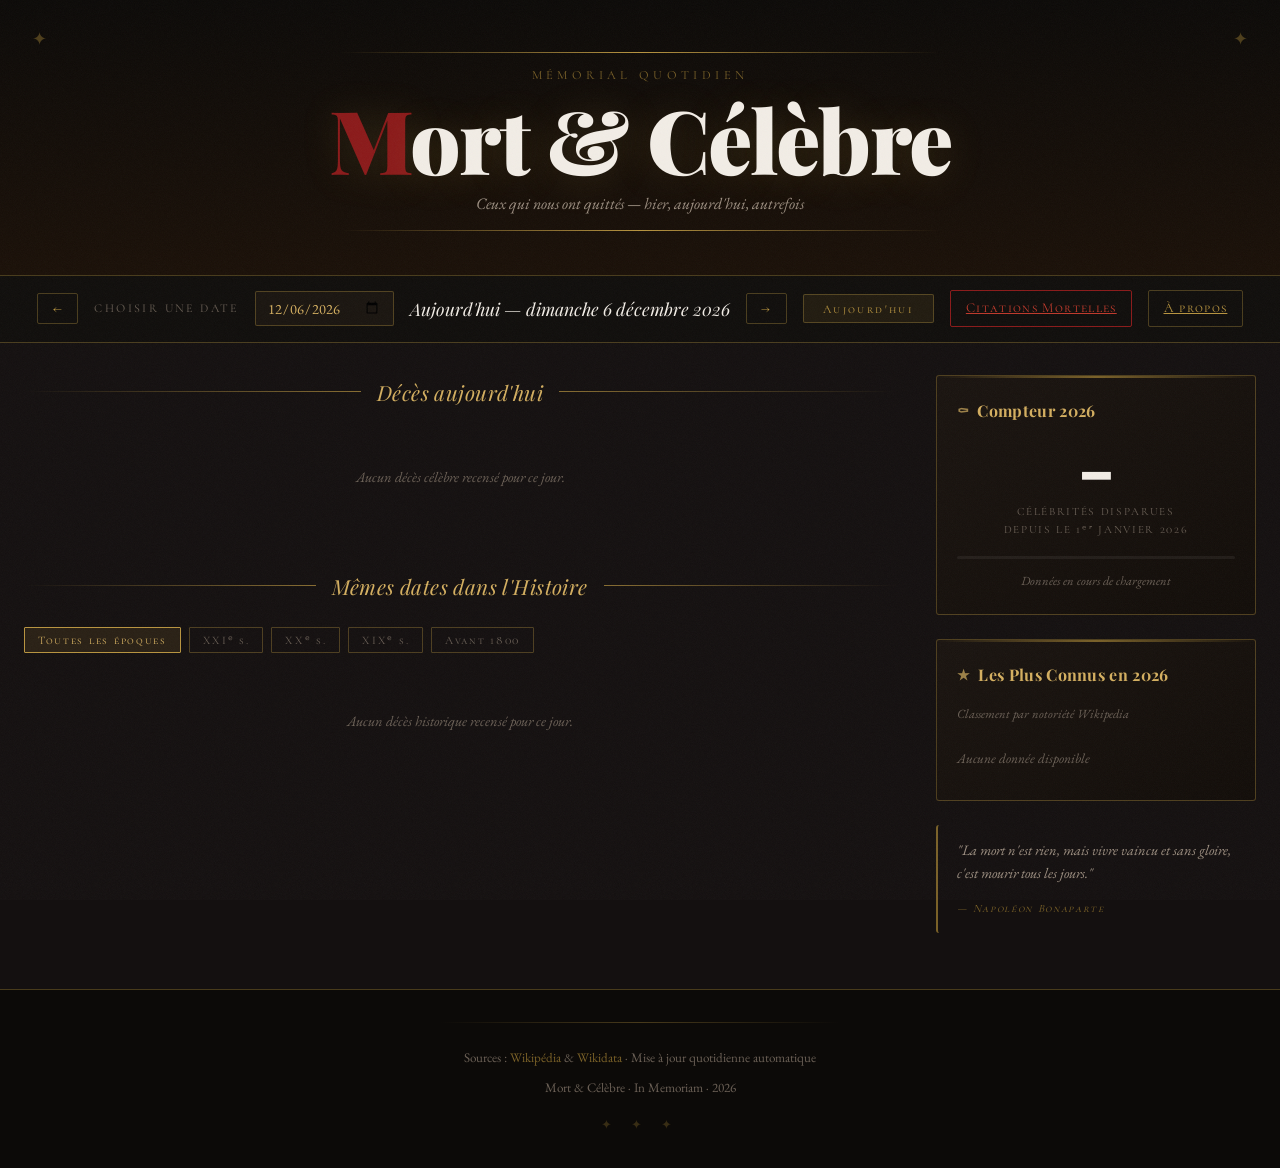
==== index.html @ f049c858 "Add link to 'Citations Mortelles' in navigation" ====
<!DOCTYPE html>
<html lang="fr">
<head>
  <meta charset="UTF-8" />
  <meta name="viewport" content="width=device-width, initial-scale=1.0" />
  <title>Mort &amp; Célèbre</title>
  <link rel="preconnect" href="https://fonts.googleapis.com" />
  <link rel="preconnect" href="https://fonts.gstatic.com" crossorigin />
  <link href="https://fonts.googleapis.com/css2?family=Playfair+Display:ital,wght@0,400;0,700;0,900;1,400;1,700&family=EB+Garamond:ital,wght@0,400;0,500;1,400&family=Cormorant+SC:wght@300;400;600&display=swap" rel="stylesheet" />
  <link rel="stylesheet" href="style.css" />
  <script async src="https://pagead2.googlesyndication.com/pagead/js/adsbygoogle.js?client=ca-pub-5509319064903881"
     crossorigin="anonymous"></script>
</head>
<body>

  <!-- Background texture -->
  <div class="noise-overlay"></div>

  <!-- HEADER -->
  <header class="site-header">
    <div class="header-ornament top-left">✦</div>
    <div class="header-ornament top-right">✦</div>
    <div class="header-rule"></div>
    <div class="header-inner">
      <p class="header-kicker">Mémorial Quotidien</p>
      <h1 class="site-title">Mort &amp; Célèbre</h1>
      <p class="header-sub">Ceux qui nous ont quittés — hier, aujourd'hui, autrefois</p>
    </div>
    <div class="header-rule"></div>
  </header>

  <!-- DATE SELECTOR BAR -->
  <nav class="date-nav">
    <div class="date-nav-inner">
      <button class="nav-btn" id="btn-prev" title="Jour précédent">&#8592;</button>
      <div class="date-display">
        <label for="date-picker" class="date-label">Choisir une date</label>
        <input type="date" id="date-picker" class="date-picker" />
        <span class="date-text" id="date-text"></span>
      </div>
      <button class="nav-btn" id="btn-next" title="Jour suivant">&#8594;</button>
      <button class="nav-btn today-btn" id="btn-today">Aujourd'hui</button>
      <a href="citations.html" class="nav-btn citations-btn">Citations Mortelles</a>
      <a href="a-propos.html" class="nav-btn about-btn">À propos</a>
    </div>
  </nav>

  <!-- MAIN LAYOUT -->
  <main class="main-layout">

    <!-- LEFT / CENTER COLUMN -->
    <section class="deaths-column">

      <!-- TODAY SECTION -->
      <div class="section-block" id="section-today">
        <div class="section-header">
          <div class="section-rule"></div>
          <h2 class="section-title" id="today-title">Décès aujourd'hui</h2>
          <div class="section-rule"></div>
        </div>
        <div class="loading-state" id="loading-today">
          <div class="coffin-spinner"></div>
          <p>Consultation des registres…</p>
        </div>
        <div class="cards-grid" id="cards-today"></div>
        <p class="empty-state hidden" id="empty-today">Aucun décès célèbre recensé pour ce jour.</p>
         <script>(adsbygoogle = window.adsbygoogle || []).push({});</script>
      </div>

     
      <!-- HISTORICAL SECTION -->
      <div class="section-block" id="section-history">
        <div class="section-header">
          <div class="section-rule"></div>
          <h2 class="section-title">Mêmes dates dans l'Histoire</h2>
          <div class="section-rule"></div>
        </div>
        <div class="year-filter" id="year-filter">
          <button class="year-btn active" data-century="all">Toutes les époques</button>
          <button class="year-btn" data-century="21">XXIᵉ s.</button>
          <button class="year-btn" data-century="20">XXᵉ s.</button>
          <button class="year-btn" data-century="19">XIXᵉ s.</button>
          <button class="year-btn" data-century="old">Avant 1800</button>
        </div>
        <div class="loading-state hidden" id="loading-history">
          <div class="coffin-spinner"></div>
          <p>Fouille des archives…</p>
        </div>
        <div class="timeline-list" id="timeline-history"></div>
        <p class="empty-state hidden" id="empty-history">Aucun décès historique recensé pour ce jour.</p>
      </div>

    </section>

  
    
    <aside class="sidebar">

      <!-- COUNTER 2026 -->
      <div class="sidebar-block counter-block">
        <h3 class="sidebar-title"><span class="sidebar-icon">⚰</span> Compteur 2026</h3>
        <div class="counter-display">
          <div class="counter-number" id="counter-2026">–</div>
          <p class="counter-label">célébrités disparues<br>depuis le 1ᵉʳ janvier 2026</p>
        </div>
        <div class="counter-bar-wrap">
          <div class="counter-bar" id="counter-bar"></div>
        </div>
        <p class="counter-note" id="counter-note">…</p>
      </div>

      <!-- RANKING -->
      <div class="sidebar-block ranking-block">
        <h3 class="sidebar-title"><span class="sidebar-icon">★</span> Les Plus Connus en 2026</h3>
        <p class="ranking-sub">Classement par notoriété Wikipedia</p>
        <ol class="ranking-list" id="ranking-list">
          <li class="ranking-loading">Chargement du panthéon…</li>
        </ol>
      </div>

      <!-- QUOTE -->
      <div class="sidebar-block quote-block">
        <blockquote class="memento-quote">
          <p>"La mort est le seul démocrate parfait. Elle traite chacun avec une égalité absolue."</p>
          <cite>— George Bernard Shaw</cite>
        </blockquote>
      </div>

    </aside>
  </main>

  <!-- FOOTER -->
  <footer class="site-footer">
    <div class="footer-rule"></div>
    <p>Sources : <a href="https://fr.wikipedia.org" target="_blank">Wikipédia</a> &amp; <a href="https://www.wikidata.org" target="_blank">Wikidata</a> · Mise à jour quotidienne automatique</p>
    <p class="footer-copy">Mort &amp; Célèbre · In Memoriam · <span id="footer-year"></span></p>
    <div class="footer-ornament">✦ ✦ ✦</div>
  </footer>

  <script src="app.js"></script>
</body>
</html>
---- style.css ----
/* ============================================================
   MORT & CÉLÈBRE — Stylesheet
   Aesthetic: Luxury Necrology / Belle Époque Obituary
   ============================================================ */

:root {
  --cream: #f2ede6;
  --parchment: #e8dfc8;
  --ink: #1a1410;
  --dark-brown: #2c1f0f;
  --gold: #b8943f;
  --gold-light: #d4af60;
  --gold-dim: #7a6128;
  --red-death: #8b1a1a;
  --red-light: #c0392b;
  --gray: #6b6056;
  --gray-light: #9e9082;
  --border: rgba(184, 148, 63, 0.35);
  --border-strong: rgba(184, 148, 63, 0.7);
  --shadow: rgba(26, 20, 16, 0.25);
  --font-display: 'Playfair Display', Georgia, serif;
  --font-body: 'EB Garamond', Georgia, serif;
  --font-sc: 'Cormorant SC', Georgia, serif;
  --transition: 0.3s ease;
}

*, *::before, *::after { box-sizing: border-box; margin: 0; padding: 0; }

html { scroll-behavior: smooth; }

body {
  background-color: #141010;
  color: var(--cream);
  font-family: var(--font-body);
  font-size: 17px;
  line-height: 1.65;
  min-height: 100vh;
  position: relative;
  overflow-x: hidden;
}

/* Noise texture overlay */
.noise-overlay {
  position: fixed; inset: 0; pointer-events: none; z-index: 9999;
  opacity: 0.04;
  background-image: url("data:image/svg+xml,%3Csvg viewBox='0 0 256 256' xmlns='http://www.w3.org/2000/svg'%3E%3Cfilter id='noise'%3E%3CfeTurbulence type='fractalNoise' baseFrequency='0.9' numOctaves='4' stitchTiles='stitch'/%3E%3C/filter%3E%3Crect width='100%25' height='100%25' filter='url(%23noise)' opacity='1'/%3E%3C/svg%3E");
  background-size: 180px;
}

/* ── HEADER ─────────────────────────────────────────── */
.site-header {
  text-align: center;
  padding: 2.5rem 2rem 2rem;
  background: linear-gradient(180deg, #0c0a08 0%, #1a1008 100%);
  position: relative;
  border-bottom: 1px solid var(--border);
}

.header-ornament {
  position: absolute; top: 1.5rem;
  color: var(--gold-dim); font-size: 1.1rem;
  opacity: 0.6;
}
.header-ornament.top-left { left: 2rem; }
.header-ornament.top-right { right: 2rem; }

.header-rule {
  height: 1px;
  background: linear-gradient(90deg, transparent, var(--gold), transparent);
  margin: 0.75rem auto;
  max-width: 600px;
}

.header-kicker {
  font-family: var(--font-sc);
  font-size: 0.78rem;
  letter-spacing: 0.35em;
  color: var(--gold-dim);
  text-transform: uppercase;
  margin-bottom: 0.6rem;
}

.site-title {
  font-family: var(--font-display);
  font-size: clamp(2.8rem, 7vw, 5.5rem);
  font-weight: 900;
  line-height: 1;
  letter-spacing: -0.02em;
  color: var(--cream);
  text-shadow: 0 2px 40px rgba(184,148,63,0.2);
}
.site-title::first-letter { color: var(--red-death); }

.header-sub {
  font-family: var(--font-body);
  font-style: italic;
  color: var(--gray-light);
  font-size: 1rem;
  margin-top: 0.5rem;
}

/* ── DATE NAV ────────────────────────────────────────── */
.date-nav {
  background: #100e0c;
  border-bottom: 1px solid var(--border);
  padding: 0.9rem 2rem;
  position: sticky; top: 0; z-index: 100;
  backdrop-filter: blur(8px);
}

.date-nav-inner {
  max-width: 1300px;
  margin: 0 auto;
  display: flex;
  align-items: center;
  gap: 1rem;
  justify-content: center;
  flex-wrap: wrap;
}

.nav-btn {
  background: transparent;
  border: 1px solid var(--border);
  color: var(--gold);
  font-family: var(--font-sc);
  font-size: 0.85rem;
  letter-spacing: 0.1em;
  padding: 0.4rem 0.9rem;
  cursor: pointer;
  transition: var(--transition);
  border-radius: 2px;
}
.nav-btn:hover { background: var(--gold); color: var(--ink); border-color: var(--gold); }

.today-btn {
  font-size: 0.75rem;
  letter-spacing: 0.2em;
  padding: 0.4rem 1.2rem;
  background: rgba(184,148,63,0.1);
}

.date-display {
  display: flex; align-items: center; gap: 1rem; flex-wrap: wrap; justify-content: center;
}

.date-label {
  font-family: var(--font-sc);
  font-size: 0.75rem;
  letter-spacing: 0.2em;
  color: var(--gray);
  text-transform: uppercase;
}

.date-picker {
  background: #1a1510;
  border: 1px solid var(--border);
  color: var(--gold-light);
  font-family: var(--font-body);
  font-size: 0.9rem;
  padding: 0.35rem 0.7rem;
  border-radius: 2px;
  outline: none;
  cursor: pointer;
}
.date-picker:focus { border-color: var(--gold); }

.date-text {
  font-family: var(--font-display);
  font-size: 1.1rem;
  font-style: italic;
  color: var(--cream);
  min-width: 220px;
  text-align: center;
}

/* ── MAIN LAYOUT ─────────────────────────────────────── */
.main-layout {
  max-width: 1300px;
  margin: 0 auto;
  padding: 2rem 1.5rem;
  display: grid;
  grid-template-columns: 1fr 320px;
  gap: 2.5rem;
  align-items: start;
}

@media (max-width: 960px) {
  .main-layout { grid-template-columns: 1fr; }
  .sidebar { display: contents; }
  .counter-block, .ranking-block { order: -1; }
}

/* ── SECTION BLOCKS ──────────────────────────────────── */
.section-block {
  margin-bottom: 3rem;
}

.section-header {
  display: flex; align-items: center; gap: 1rem;
  margin-bottom: 1.5rem;
}

.section-rule {
  flex: 1; height: 1px;
  background: linear-gradient(90deg, transparent, var(--border-strong));
}
.section-rule:last-child {
  background: linear-gradient(90deg, var(--border-strong), transparent);
}

.section-title {
  font-family: var(--font-display);
  font-size: 1.3rem;
  font-weight: 400;
  font-style: italic;
  color: var(--gold-light);
  white-space: nowrap;
  letter-spacing: 0.02em;
}

/* ── LOADING ─────────────────────────────────────────── */
.loading-state {
  text-align: center;
  padding: 3rem 1rem;
  color: var(--gray);
  font-style: italic;
}

.coffin-spinner {
  width: 28px; height: 28px;
  border: 2px solid var(--border);
  border-top-color: var(--gold);
  border-radius: 50%;
  margin: 0 auto 1rem;
  animation: spin 1.2s linear infinite;
}
@keyframes spin { to { transform: rotate(360deg); } }

.hidden { display: none !important; }

/* ── CARDS GRID (today's deaths) ─────────────────────── */
.cards-grid {
  display: grid;
  grid-template-columns: repeat(auto-fill, minmax(240px, 1fr));
  gap: 1.25rem;
}

.death-card {
  background: linear-gradient(145deg, #1e1810, #150f0a);
  border: 1px solid var(--border);
  border-radius: 3px;
  overflow: hidden;
  transition: var(--transition);
  cursor: pointer;
  position: relative;
  animation: fadeUp 0.5s ease both;
}
.death-card:hover {
  border-color: var(--gold);
  transform: translateY(-2px);
  box-shadow: 0 8px 32px rgba(0,0,0,0.5), 0 0 0 1px var(--gold-dim);
}

@keyframes fadeUp {
  from { opacity: 0; transform: translateY(12px); }
  to   { opacity: 1; transform: translateY(0); }
}

.card-img-wrap {
  height: 160px;
  background: #0c0a08;
  overflow: hidden;
  display: flex; align-items: center; justify-content: center;
  position: relative;
}
.card-img-wrap::after {
  content: '';
  position: absolute; inset: 0;
  background: linear-gradient(to bottom, transparent 50%, rgba(14,10,6,0.9));
}
.card-img {
  width: 100%; height: 100%;
  object-fit: cover; object-position: top;
  filter: grayscale(30%) contrast(1.05);
  transition: transform 0.6s ease;
}
.death-card:hover .card-img { transform: scale(1.05); }
.card-img-placeholder {
  font-size: 3.5rem;
  opacity: 0.18;
  color: var(--gold);
  font-family: var(--font-display);
}

.card-body { padding: 1rem; }

.card-name {
  font-family: var(--font-display);
  font-size: 1.1rem;
  font-weight: 700;
  color: var(--cream);
  margin-bottom: 0.2rem;
  line-height: 1.2;
}

.card-dates {
  font-family: var(--font-sc);
  font-size: 0.72rem;
  letter-spacing: 0.15em;
  color: var(--gold-dim);
  margin-bottom: 0.5rem;
}

.card-desc {
  font-size: 0.85rem;
  color: var(--gray-light);
  font-style: italic;
  line-height: 1.4;
  display: -webkit-box;
  -webkit-line-clamp: 3;
  -webkit-box-orient: vertical;
  overflow: hidden;
}

.card-tag {
  display: inline-block;
  margin-top: 0.6rem;
  font-family: var(--font-sc);
  font-size: 0.65rem;
  letter-spacing: 0.18em;
  color: var(--gold-dim);
  border: 1px solid var(--gold-dim);
  padding: 0.1rem 0.5rem;
  border-radius: 1px;
  opacity: 0.7;
}

/* ── YEAR FILTER ─────────────────────────────────────── */
.year-filter {
  display: flex; flex-wrap: wrap; gap: 0.5rem;
  margin-bottom: 1.5rem;
}

.year-btn {
  background: transparent;
  border: 1px solid var(--border);
  color: var(--gray);
  font-family: var(--font-sc);
  font-size: 0.72rem;
  letter-spacing: 0.15em;
  padding: 0.3rem 0.8rem;
  cursor: pointer;
  transition: var(--transition);
  border-radius: 1px;
}
.year-btn:hover { color: var(--gold); border-color: var(--gold-dim); }
.year-btn.active { background: rgba(184,148,63,0.12); color: var(--gold-light); border-color: var(--gold); }

/* ── TIMELINE LIST (historical) ──────────────────────── */
.timeline-list { position: relative; padding-left: 2rem; }
.timeline-list::before {
  content: '';
  position: absolute;
  left: 7px; top: 0; bottom: 0;
  width: 1px;
  background: linear-gradient(to bottom, var(--border), transparent);
}

.timeline-entry {
  position: relative;
  padding: 0 0 1.5rem 1.2rem;
  animation: fadeUp 0.4s ease both;
}
.timeline-entry::before {
  content: '';
  position: absolute;
  left: -1.63rem; top: 0.45rem;
  width: 7px; height: 7px;
  background: var(--gold-dim);
  border-radius: 50%;
  border: 2px solid #141010;
  transition: var(--transition);
}
.timeline-entry:hover::before { background: var(--gold); }

.timeline-year {
  font-family: var(--font-sc);
  font-size: 0.75rem;
  letter-spacing: 0.2em;
  color: var(--gold-dim);
  margin-bottom: 0.2rem;
}

.timeline-name {
  font-family: var(--font-display);
  font-size: 1.05rem;
  font-weight: 700;
  color: var(--cream);
  cursor: pointer;
  transition: var(--transition);
}
.timeline-name:hover { color: var(--gold-light); }

.timeline-info {
  font-size: 0.85rem;
  color: var(--gray);
  font-style: italic;
  margin-top: 0.1rem;
}

.timeline-age {
  font-family: var(--font-sc);
  font-size: 0.7rem;
  color: var(--red-death);
  letter-spacing: 0.12em;
  opacity: 0.8;
}

/* ── SIDEBAR ─────────────────────────────────────────── */
.sidebar { position: sticky; top: 72px; }

.sidebar-block {
  background: linear-gradient(145deg, #1a1410, #120d09);
  border: 1px solid var(--border);
  border-radius: 3px;
  padding: 1.4rem 1.25rem;
  margin-bottom: 1.5rem;
  position: relative;
}
.sidebar-block::before {
  content: '';
  position: absolute; top: 0; left: 0; right: 0;
  height: 2px;
  background: linear-gradient(90deg, transparent, var(--gold-dim), transparent);
}

.sidebar-title {
  font-family: var(--font-display);
  font-size: 1rem;
  font-weight: 700;
  color: var(--gold-light);
  letter-spacing: 0.02em;
  margin-bottom: 1rem;
  display: flex; align-items: center; gap: 0.5rem;
}

.sidebar-icon { font-size: 0.9rem; opacity: 0.7; }

/* Counter */
.counter-display { text-align: center; margin-bottom: 1rem; }

.counter-number {
  font-family: var(--font-display);
  font-size: 3.5rem;
  font-weight: 900;
  color: var(--cream);
  line-height: 1;
  letter-spacing: -0.03em;
}

.counter-label {
  font-family: var(--font-sc);
  font-size: 0.7rem;
  letter-spacing: 0.15em;
  color: var(--gray);
  text-transform: uppercase;
  margin-top: 0.4rem;
}

.counter-bar-wrap {
  height: 3px;
  background: rgba(255,255,255,0.06);
  border-radius: 2px;
  overflow: hidden;
  margin: 0.75rem 0;
}
.counter-bar {
  height: 100%;
  background: linear-gradient(90deg, var(--gold-dim), var(--gold));
  border-radius: 2px;
  transition: width 1.2s ease;
  width: 0%;
}

.counter-note {
  font-size: 0.78rem;
  color: var(--gray);
  font-style: italic;
  text-align: center;
}

/* Ranking */
.ranking-sub {
  font-size: 0.78rem;
  color: var(--gray);
  font-style: italic;
  margin-bottom: 0.9rem;
}

.ranking-list {
  list-style: none;
  counter-reset: rank;
}

.ranking-item {
  counter-increment: rank;
  display: flex; align-items: flex-start; gap: 0.6rem;
  padding: 0.65rem 0;
  border-bottom: 1px solid rgba(184,148,63,0.1);
  animation: fadeUp 0.4s ease both;
  cursor: pointer;
  transition: var(--transition);
}
.ranking-item:last-child { border-bottom: none; }
.ranking-item:hover { background: rgba(184,148,63,0.04); margin: 0 -1.25rem; padding: 0.65rem 1.25rem; }

.ranking-item::before {
  content: counter(rank);
  font-family: var(--font-display);
  font-size: 0.78rem;
  font-weight: 700;
  color: var(--gold-dim);
  min-width: 1.4rem;
  text-align: right;
  padding-top: 0.05rem;
  opacity: 0.6;
}
.ranking-item:nth-child(1)::before { color: var(--gold-light); opacity: 1; font-size: 0.9rem; }
.ranking-item:nth-child(2)::before { opacity: 0.9; }
.ranking-item:nth-child(3)::before { opacity: 0.8; }

.rank-avatar {
  width: 36px; height: 36px;
  border-radius: 50%;
  background: #0c0a08;
  overflow: hidden;
  flex-shrink: 0;
  border: 1px solid var(--border);
}
.rank-avatar img { width: 100%; height: 100%; object-fit: cover; filter: grayscale(40%); }
.rank-avatar-placeholder {
  width: 100%; height: 100%;
  display: flex; align-items: center; justify-content: center;
  font-size: 1rem;
  color: var(--gold-dim);
  opacity: 0.5;
}

.rank-info { flex: 1; min-width: 0; }
.rank-name {
  font-family: var(--font-display);
  font-size: 0.9rem;
  font-weight: 700;
  color: var(--cream);
  line-height: 1.2;
  white-space: nowrap;
  overflow: hidden;
  text-overflow: ellipsis;
}
.rank-detail {
  font-size: 0.75rem;
  color: var(--gray);
  font-style: italic;
}

.ranking-loading {
  color: var(--gray);
  font-style: italic;
  font-size: 0.85rem;
  padding: 0.5rem 0;
}

/* Quote block */
.quote-block { background: transparent; border: none; border-left: 2px solid var(--gold-dim); padding: 0.8rem 1.2rem; }
.quote-block::before { display: none; }
.memento-quote p {
  font-family: var(--font-body);
  font-style: italic;
  font-size: 0.9rem;
  color: var(--gray-light);
  line-height: 1.6;
  margin-bottom: 0.5rem;
}
.memento-quote cite {
  font-family: var(--font-sc);
  font-size: 0.7rem;
  letter-spacing: 0.15em;
  color: var(--gold-dim);
}

/* Empty state */
.empty-state {
  text-align: center;
  padding: 2rem 1rem;
  color: var(--gray);
  font-style: italic;
  font-size: 0.9rem;
}

/* ── FOOTER ──────────────────────────────────────────── */
.site-footer {
  text-align: center;
  padding: 2rem;
  border-top: 1px solid var(--border);
  background: #0c0a08;
  color: var(--gray);
  font-size: 0.82rem;
}
.site-footer a { color: var(--gold-dim); text-decoration: none; }
.site-footer a:hover { color: var(--gold); }
.footer-rule { height: 1px; background: linear-gradient(90deg, transparent, var(--border), transparent); margin: 0 auto 1.5rem; max-width: 400px; }
.footer-copy { margin-top: 0.5rem; }
.footer-ornament { margin-top: 1rem; color: var(--gold-dim); letter-spacing: 0.5rem; opacity: 0.4; }

/* ── MODAL ───────────────────────────────────────────── */
.modal-backdrop {
  position: fixed; inset: 0; z-index: 1000;
  background: rgba(10,7,5,0.88);
  backdrop-filter: blur(4px);
  display: flex; align-items: center; justify-content: center;
  padding: 2rem;
  animation: fadeIn 0.2s ease;
}
@keyframes fadeIn { from { opacity: 0; } }

.modal {
  background: linear-gradient(145deg, #1e1810, #150f0a);
  border: 1px solid var(--border);
  border-radius: 4px;
  max-width: 600px;
  width: 100%;
  max-height: 80vh;
  overflow-y: auto;
  position: relative;
  animation: slideUp 0.3s ease;
  box-shadow: 0 20px 80px rgba(0,0,0,0.8);
}
@keyframes slideUp { from { transform: translateY(20px); opacity: 0; } }

.modal-close {
  position: absolute; top: 1rem; right: 1rem;
  background: transparent;
  border: 1px solid var(--border);
  color: var(--gray);
  width: 32px; height: 32px;
  border-radius: 2px;
  cursor: pointer;
  font-size: 1rem;
  transition: var(--transition);
  display: flex; align-items: center; justify-content: center;
}
.modal-close:hover { border-color: var(--gold); color: var(--gold); }

.modal-img-wrap {
  height: 220px; overflow: hidden; position: relative;
  background: #0c0a08;
}
.modal-img-wrap::after {
  content: '';
  position: absolute; inset: 0;
  background: linear-gradient(to bottom, transparent 40%, #1e1810);
}
.modal-img { width: 100%; height: 100%; object-fit: cover; object-position: top; filter: grayscale(20%); }

.modal-body { padding: 1.5rem 1.75rem 2rem; }

.modal-name {
  font-family: var(--font-display);
  font-size: 1.8rem;
  font-weight: 900;
  color: var(--cream);
  margin-bottom: 0.3rem;
}

.modal-dates {
  font-family: var(--font-sc);
  font-size: 0.8rem;
  letter-spacing: 0.2em;
  color: var(--gold-dim);
  margin-bottom: 1rem;
}

.modal-desc {
  font-size: 0.95rem;
  color: var(--gray-light);
  line-height: 1.7;
  font-style: italic;
}

.modal-link {
  display: inline-block;
  margin-top: 1.2rem;
  font-family: var(--font-sc);
  font-size: 0.75rem;
  letter-spacing: 0.2em;
  color: var(--gold);
  text-decoration: none;
  border-bottom: 1px solid var(--gold-dim);
  padding-bottom: 0.1rem;
  transition: var(--transition);
}
.modal-link:hover { color: var(--gold-light); border-color: var(--gold); }

/* ── RESPONSIVE ──────────────────────────────────────── */
@media (max-width: 640px) {
  .cards-grid { grid-template-columns: 1fr; }
  .site-title { font-size: 2.6rem; }
  .date-text { min-width: auto; }
}

/* Scrollbar */
::-webkit-scrollbar { width: 6px; }
::-webkit-scrollbar-track { background: #0c0a08; }
::-webkit-scrollbar-thumb { background: var(--gold-dim); border-radius: 3px; }
::-webkit-scrollbar-thumb:hover { background: var(--gold); }







/* ── BOUTON CITATIONS ────────────────────────────────── */
.citations-btn {
  border-color: var(--red-death);
  color: #c0392b;
}
.citations-btn:hover {
  background: var(--red-death);
  color: var(--cream);
  border-color: var(--red-death);
}

/* ── PAGE CITATIONS — HERO ───────────────────────────── */
.citations-main {
  max-width: 1100px;
  margin: 0 auto;
  padding: 2.5rem 1.5rem 4rem;
}

.citation-hero {
  text-align: center;
  padding: 3rem 2rem 2.5rem;
  margin-bottom: 2.5rem;
  background: linear-gradient(145deg, #1e1810, #150f0a);
  border: 1px solid var(--border);
  border-radius: 4px;
  position: relative;
  overflow: hidden;
}
.citation-hero::before {
  content: '❝';
  position: absolute;
  top: -0.5rem;
  left: 1.5rem;
  font-size: 8rem;
  color: var(--red-death);
  opacity: 0.06;
  font-family: var(--font-display);
  line-height: 1;
  pointer-events: none;
}

.citation-hero-label {
  font-family: var(--font-sc);
  font-size: 0.72rem;
  letter-spacing: 0.35em;
  color: var(--gold-dim);
  text-transform: uppercase;
  margin-bottom: 1.5rem;
}

.citation-hero-quote {
  max-width: 740px;
  margin: 0 auto 1.5rem;
}

#hero-text {
  font-family: var(--font-display);
  font-size: clamp(1.2rem, 2.5vw, 1.6rem);
  font-style: italic;
  color: var(--cream);
  line-height: 1.6;
  margin-bottom: 1rem;
  transition: opacity 0.25s ease;
}

#hero-author {
  display: block;
  font-family: var(--font-sc);
  font-size: 0.85rem;
  letter-spacing: 0.2em;
  color: var(--gold-light);
  transition: opacity 0.25s ease;
}

.citation-shuffle-btn {
  background: transparent;
  border: 1px solid var(--border);
  color: var(--gray);
  font-family: var(--font-sc);
  font-size: 0.72rem;
  letter-spacing: 0.2em;
  padding: 0.45rem 1.2rem;
  cursor: pointer;
  transition: var(--transition);
  border-radius: 2px;
  margin-top: 0.5rem;
}
.citation-shuffle-btn:hover {
  border-color: var(--gold);
  color: var(--gold);
}

/* ── RECHERCHE ───────────────────────────────────────── */
.citations-search-wrap {
  margin-bottom: 1.2rem;
}
.citations-search-inner {
  position: relative;
  max-width: 560px;
  margin: 0 auto;
}
.citations-search {
  width: 100%;
  background: #1a1510;
  border: 1px solid var(--border);
  color: var(--cream);
  font-family: var(--font-body);
  font-size: 1rem;
  padding: 0.65rem 3.5rem 0.65rem 1rem;
  border-radius: 2px;
  outline: none;
  transition: var(--transition);
}
.citations-search:focus {
  border-color: var(--gold);
  background: #201a12;
}
.citations-search::placeholder { color: var(--gray); font-style: italic; }
.search-icon {
  position: absolute;
  right: 1rem; top: 50%;
  transform: translateY(-50%);
  font-size: 0.9rem;
  opacity: 0.4;
  pointer-events: none;
}
.search-count {
  position: absolute;
  right: 2.8rem; top: 50%;
  transform: translateY(-50%);
  font-family: var(--font-sc);
  font-size: 0.65rem;
  letter-spacing: 0.15em;
  color: var(--gold-dim);
  pointer-events: none;
}

/* ── FILTRES THÈMES ──────────────────────────────────── */
.citations-filters {
  display: flex;
  flex-wrap: wrap;
  gap: 0.5rem;
  justify-content: center;
  margin-bottom: 2rem;
}

/* ── GRILLE CITATIONS ────────────────────────────────── */
.citations-grid {
  display: grid;
  grid-template-columns: repeat(auto-fill, minmax(300px, 1fr));
  gap: 1.25rem;
}

.citation-card {
  background: linear-gradient(145deg, #1e1810, #150f0a);
  border: 1px solid var(--border);
  border-radius: 3px;
  padding: 1.5rem 1.4rem 1.1rem;
  cursor: pointer;
  transition: var(--transition);
  animation: fadeUp 0.4s ease both;
  display: flex;
  flex-direction: column;
  justify-content: space-between;
  gap: 1rem;
  position: relative;
}
.citation-card::before {
  content: '❝';
  position: absolute;
  top: 0.4rem;
  right: 0.8rem;
  font-size: 2.5rem;
  color: var(--red-death);
  opacity: 0.07;
  font-family: var(--font-display);
  line-height: 1;
  pointer-events: none;
}
.citation-card:hover {
  border-color: var(--gold-dim);
  transform: translateY(-2px);
  box-shadow: 0 8px 28px rgba(0,0,0,0.45);
}

.citation-card-quote {
  font-family: var(--font-body);
  font-style: italic;
  font-size: 0.95rem;
  color: var(--cream);
  line-height: 1.7;
  flex: 1;
}

.citation-card-footer {
  display: flex;
  align-items: center;
  justify-content: space-between;
  gap: 0.5rem;
  flex-wrap: wrap;
  padding-top: 0.75rem;
  border-top: 1px solid rgba(184,148,63,0.12);
}

.citation-card-author {
  font-family: var(--font-sc);
  font-size: 0.75rem;
  letter-spacing: 0.12em;
  color: var(--gold-light);
}
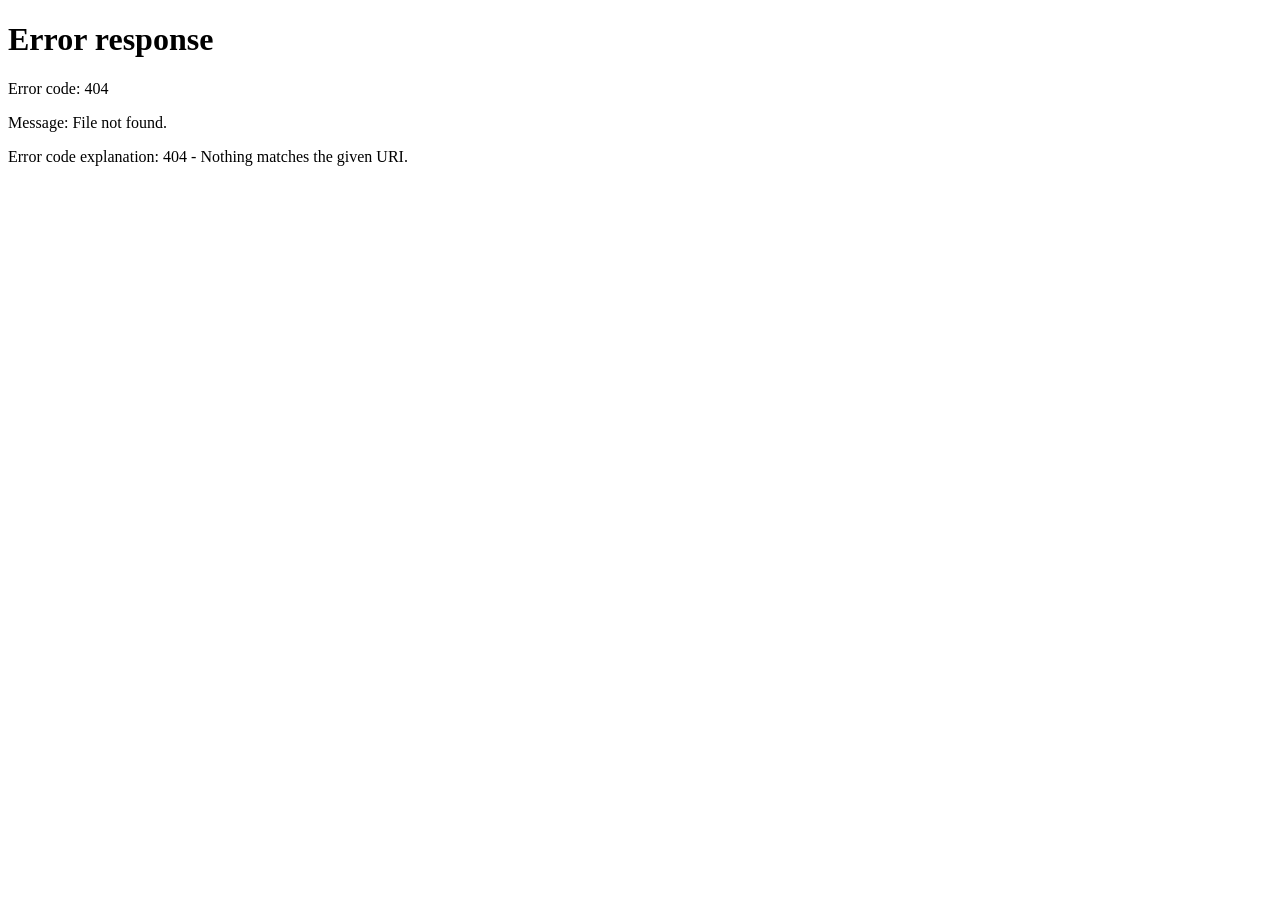
==== commit 733bd78e: "Add files via upload" ====
--- a/index.html
+++ b/index.html
@@ -1,142 +1,11 @@
-<!DOCTYPE html>
-<html lang="fr">
-<head>
-  <meta charset="UTF-8" />
-  <meta name="viewport" content="width=device-width, initial-scale=1.0" />
-  <title>Mort &amp; Célèbre</title>
-  <link rel="preconnect" href="https://fonts.googleapis.com" />
-  <link rel="preconnect" href="https://fonts.gstatic.com" crossorigin />
-  <link href="https://fonts.googleapis.com/css2?family=Playfair+Display:ital,wght@0,400;0,700;0,900;1,400;1,700&family=EB+Garamond:ital,wght@0,400;0,500;1,400&family=Cormorant+SC:wght@300;400;600&display=swap" rel="stylesheet" />
-  <link rel="stylesheet" href="style.css" />
-  <script async src="https://pagead2.googlesyndication.com/pagead/js/adsbygoogle.js?client=ca-pub-5509319064903881"
-     crossorigin="anonymous"></script>
-</head>
-<body>
-
-  <!-- Background texture -->
-  <div class="noise-overlay"></div>
-
-  <!-- HEADER -->
-  <header class="site-header">
-    <div class="header-ornament top-left">✦</div>
-    <div class="header-ornament top-right">✦</div>
-    <div class="header-rule"></div>
-    <div class="header-inner">
-      <p class="header-kicker">Mémorial Quotidien</p>
-      <h1 class="site-title">Mort &amp; Célèbre</h1>
-      <p class="header-sub">Ceux qui nous ont quittés — hier, aujourd'hui, autrefois</p>
-    </div>
-    <div class="header-rule"></div>
-  </header>
-
-  <!-- DATE SELECTOR BAR -->
-  <nav class="date-nav">
-    <div class="date-nav-inner">
-      <button class="nav-btn" id="btn-prev" title="Jour précédent">&#8592;</button>
-      <div class="date-display">
-        <label for="date-picker" class="date-label">Choisir une date</label>
-        <input type="date" id="date-picker" class="date-picker" />
-        <span class="date-text" id="date-text"></span>
-      </div>
-      <button class="nav-btn" id="btn-next" title="Jour suivant">&#8594;</button>
-      <button class="nav-btn today-btn" id="btn-today">Aujourd'hui</button>
-      <a href="citations.html" class="nav-btn citations-btn">Citations Mortelles</a>
-      <a href="a-propos.html" class="nav-btn about-btn">À propos</a>
-    </div>
-  </nav>
-
-  <!-- MAIN LAYOUT -->
-  <main class="main-layout">
-
-    <!-- LEFT / CENTER COLUMN -->
-    <section class="deaths-column">
-
-      <!-- TODAY SECTION -->
-      <div class="section-block" id="section-today">
-        <div class="section-header">
-          <div class="section-rule"></div>
-          <h2 class="section-title" id="today-title">Décès aujourd'hui</h2>
-          <div class="section-rule"></div>
-        </div>
-        <div class="loading-state" id="loading-today">
-          <div class="coffin-spinner"></div>
-          <p>Consultation des registres…</p>
-        </div>
-        <div class="cards-grid" id="cards-today"></div>
-        <p class="empty-state hidden" id="empty-today">Aucun décès célèbre recensé pour ce jour.</p>
-         <script>(adsbygoogle = window.adsbygoogle || []).push({});</script>
-      </div>
-
-     
-      <!-- HISTORICAL SECTION -->
-      <div class="section-block" id="section-history">
-        <div class="section-header">
-          <div class="section-rule"></div>
-          <h2 class="section-title">Mêmes dates dans l'Histoire</h2>
-          <div class="section-rule"></div>
-        </div>
-        <div class="year-filter" id="year-filter">
-          <button class="year-btn active" data-century="all">Toutes les époques</button>
-          <button class="year-btn" data-century="21">XXIᵉ s.</button>
-          <button class="year-btn" data-century="20">XXᵉ s.</button>
-          <button class="year-btn" data-century="19">XIXᵉ s.</button>
-          <button class="year-btn" data-century="old">Avant 1800</button>
-        </div>
-        <div class="loading-state hidden" id="loading-history">
-          <div class="coffin-spinner"></div>
-          <p>Fouille des archives…</p>
-        </div>
-        <div class="timeline-list" id="timeline-history"></div>
-        <p class="empty-state hidden" id="empty-history">Aucun décès historique recensé pour ce jour.</p>
-      </div>
-
-    </section>
-
-  
-    
-    <aside class="sidebar">
-
-      <!-- COUNTER 2026 -->
-      <div class="sidebar-block counter-block">
-        <h3 class="sidebar-title"><span class="sidebar-icon">⚰</span> Compteur 2026</h3>
-        <div class="counter-display">
-          <div class="counter-number" id="counter-2026">–</div>
-          <p class="counter-label">célébrités disparues<br>depuis le 1ᵉʳ janvier 2026</p>
-        </div>
-        <div class="counter-bar-wrap">
-          <div class="counter-bar" id="counter-bar"></div>
-        </div>
-        <p class="counter-note" id="counter-note">…</p>
-      </div>
-
-      <!-- RANKING -->
-      <div class="sidebar-block ranking-block">
-        <h3 class="sidebar-title"><span class="sidebar-icon">★</span> Les Plus Connus en 2026</h3>
-        <p class="ranking-sub">Classement par notoriété Wikipedia</p>
-        <ol class="ranking-list" id="ranking-list">
-          <li class="ranking-loading">Chargement du panthéon…</li>
-        </ol>
-      </div>
-
-      <!-- QUOTE -->
-      <div class="sidebar-block quote-block">
-        <blockquote class="memento-quote">
-          <p>"La mort est le seul démocrate parfait. Elle traite chacun avec une égalité absolue."</p>
-          <cite>— George Bernard Shaw</cite>
-        </blockquote>
-      </div>
-
-    </aside>
-  </main>
-
-  <!-- FOOTER -->
-  <footer class="site-footer">
-    <div class="footer-rule"></div>
-    <p>Sources : <a href="https://fr.wikipedia.org" target="_blank">Wikipédia</a> &amp; <a href="https://www.wikidata.org" target="_blank">Wikidata</a> · Mise à jour quotidienne automatique</p>
-    <p class="footer-copy">Mort &amp; Célèbre · In Memoriam · <span id="footer-year"></span></p>
-    <div class="footer-ornament">✦ ✦ ✦</div>
-  </footer>
-
-  <script src="app.js"></script>
-</body>
-</html>
+<!DOCTYPE html>
+<html>
+<head>
+  <meta charset="UTF-8">
+  <meta http-equiv="refresh" content="0; url=/mort-mais-celebre/">
+  <title>Redirection</title>
+</head>
+<body>
+  Redirection...
+</body>
+</html>
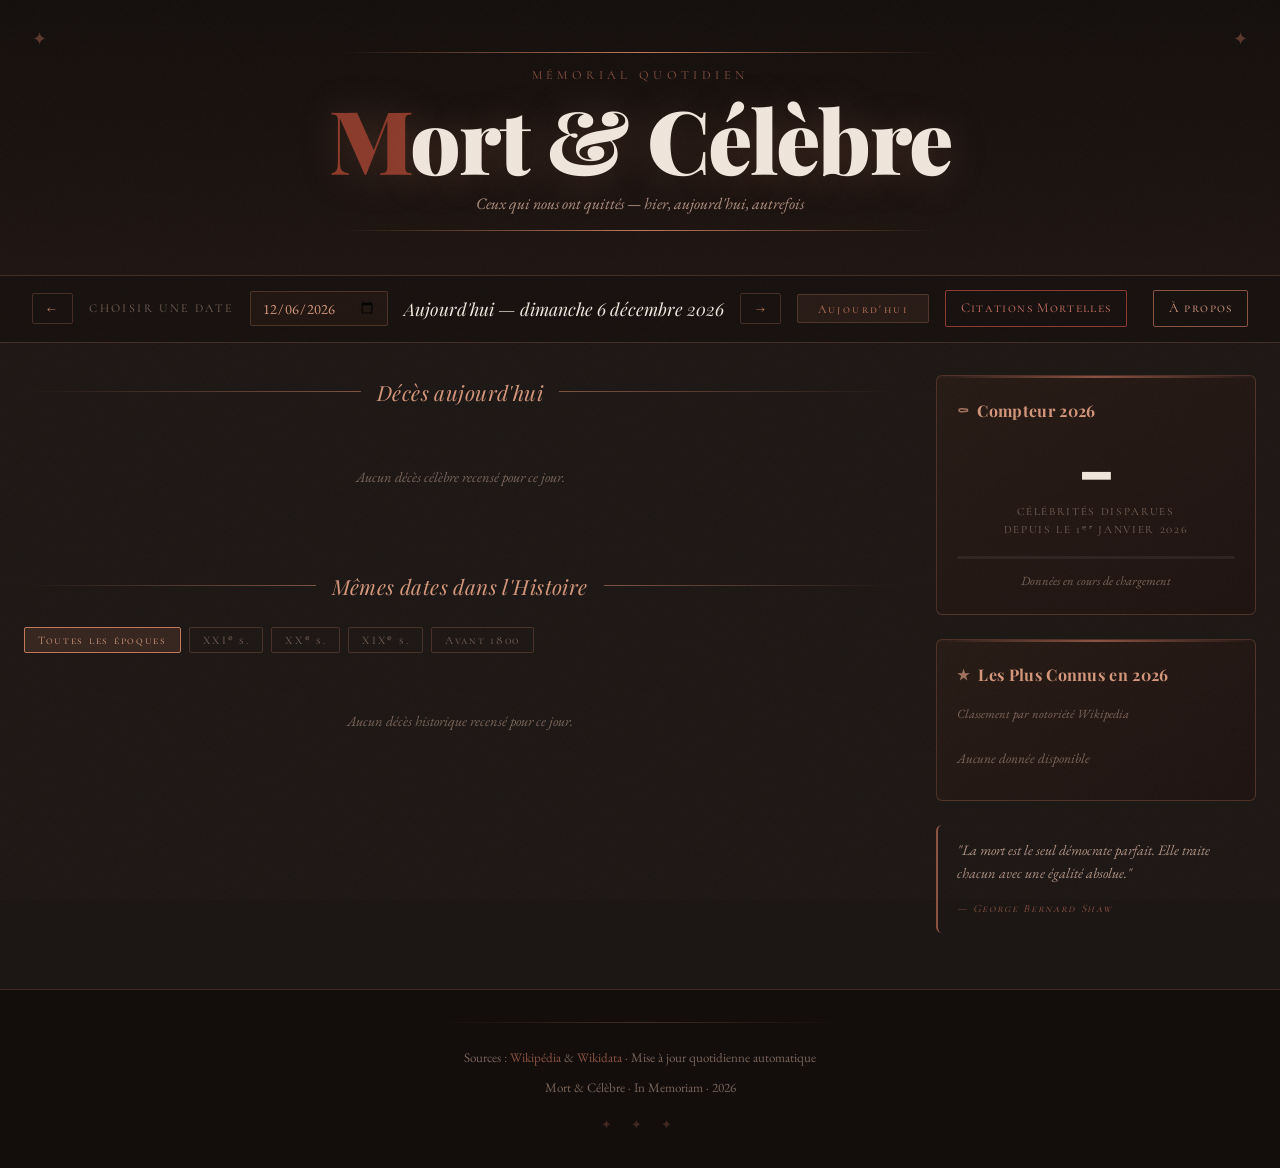
==== commit 5de5b18b: "Add files via upload" ====
--- a/index.html
+++ b/index.html
@@ -1,11 +1,143 @@
 <!DOCTYPE html>
-<html>
+<html lang="fr">
 <head>
-  <meta charset="UTF-8">
-  <meta http-equiv="refresh" content="0; url=/mort-mais-celebre/">
-  <title>Redirection</title>
+  <meta name="google-adsense-account" content="ca-pub-5509319064903881">
+  <meta charset="UTF-8" />
+  <meta name="viewport" content="width=device-width, initial-scale=1.0" />
+  <title>Mort &amp; Célèbre</title>
+  <link rel="preconnect" href="https://fonts.googleapis.com" />
+  <link rel="preconnect" href="https://fonts.gstatic.com" crossorigin />
+  <link href="https://fonts.googleapis.com/css2?family=Playfair+Display:ital,wght@0,400;0,700;0,900;1,400;1,700&family=EB+Garamond:ital,wght@0,400;0,500;1,400&family=Cormorant+SC:wght@300;400;600&display=swap" rel="stylesheet" />
+  <link rel="stylesheet" href="style.css" />
+  <script async src="https://pagead2.googlesyndication.com/pagead/js/adsbygoogle.js?client=ca-pub-5509319064903881"
+     crossorigin="anonymous"></script>
 </head>
 <body>
-  Redirection...
+
+  <!-- Background texture -->
+  <div class="noise-overlay"></div>
+
+  <!-- HEADER -->
+  <header class="site-header">
+    <div class="header-ornament top-left">✦</div>
+    <div class="header-ornament top-right">✦</div>
+    <div class="header-rule"></div>
+    <div class="header-inner">
+      <p class="header-kicker">Mémorial Quotidien</p>
+      <h1 class="site-title">Mort &amp; Célèbre</h1>
+      <p class="header-sub">Ceux qui nous ont quittés — hier, aujourd'hui, autrefois</p>
+    </div>
+    <div class="header-rule"></div>
+  </header>
+
+  <!-- DATE SELECTOR BAR -->
+  <nav class="date-nav">
+    <div class="date-nav-inner">
+      <button class="nav-btn" id="btn-prev" title="Jour précédent">&#8592;</button>
+      <div class="date-display">
+        <label for="date-picker" class="date-label">Choisir une date</label>
+        <input type="date" id="date-picker" class="date-picker" />
+        <span class="date-text" id="date-text"></span>
+      </div>
+      <button class="nav-btn" id="btn-next" title="Jour suivant">&#8594;</button>
+      <button class="nav-btn today-btn" id="btn-today">Aujourd'hui</button>
+      <a href="citations.html" class="nav-btn citations-btn">Citations Mortelles</a>
+      <a href="a-propos.html" class="nav-btn about-btn">À propos</a>
+    </div>
+  </nav>
+
+  <!-- MAIN LAYOUT -->
+  <main class="main-layout">
+
+    <!-- LEFT / CENTER COLUMN -->
+    <section class="deaths-column">
+
+      <!-- TODAY SECTION -->
+      <div class="section-block" id="section-today">
+        <div class="section-header">
+          <div class="section-rule"></div>
+          <h2 class="section-title" id="today-title">Décès aujourd'hui</h2>
+          <div class="section-rule"></div>
+        </div>
+        <div class="loading-state" id="loading-today">
+          <div class="coffin-spinner"></div>
+          <p>Consultation des registres…</p>
+        </div>
+        <div class="cards-grid" id="cards-today"></div>
+        <p class="empty-state hidden" id="empty-today">Aucun décès célèbre recensé pour ce jour.</p>
+         <script>(adsbygoogle = window.adsbygoogle || []).push({});</script>
+      </div>
+
+     
+      <!-- HISTORICAL SECTION -->
+      <div class="section-block" id="section-history">
+        <div class="section-header">
+          <div class="section-rule"></div>
+          <h2 class="section-title">Mêmes dates dans l'Histoire</h2>
+          <div class="section-rule"></div>
+        </div>
+        <div class="year-filter" id="year-filter">
+          <button class="year-btn active" data-century="all">Toutes les époques</button>
+          <button class="year-btn" data-century="21">XXIᵉ s.</button>
+          <button class="year-btn" data-century="20">XXᵉ s.</button>
+          <button class="year-btn" data-century="19">XIXᵉ s.</button>
+          <button class="year-btn" data-century="old">Avant 1800</button>
+        </div>
+        <div class="loading-state hidden" id="loading-history">
+          <div class="coffin-spinner"></div>
+          <p>Fouille des archives…</p>
+        </div>
+        <div class="timeline-list" id="timeline-history"></div>
+        <p class="empty-state hidden" id="empty-history">Aucun décès historique recensé pour ce jour.</p>
+      </div>
+
+    </section>
+
+  
+    
+    <aside class="sidebar">
+
+      <!-- COUNTER 2026 -->
+      <div class="sidebar-block counter-block">
+        <h3 class="sidebar-title"><span class="sidebar-icon">⚰</span> Compteur 2026</h3>
+        <div class="counter-display">
+          <div class="counter-number" id="counter-2026">–</div>
+          <p class="counter-label">célébrités disparues<br>depuis le 1ᵉʳ janvier 2026</p>
+        </div>
+        <div class="counter-bar-wrap">
+          <div class="counter-bar" id="counter-bar"></div>
+        </div>
+        <p class="counter-note" id="counter-note">…</p>
+      </div>
+
+      <!-- RANKING -->
+      <div class="sidebar-block ranking-block">
+        <h3 class="sidebar-title"><span class="sidebar-icon">★</span> Les Plus Connus en 2026</h3>
+        <p class="ranking-sub">Classement par notoriété Wikipedia</p>
+        <ol class="ranking-list" id="ranking-list">
+          <li class="ranking-loading">Chargement du panthéon…</li>
+        </ol>
+      </div>
+
+      <!-- QUOTE -->
+      <div class="sidebar-block quote-block">
+        <blockquote class="memento-quote">
+          <p>"La mort est le seul démocrate parfait. Elle traite chacun avec une égalité absolue."</p>
+          <cite>— George Bernard Shaw</cite>
+        </blockquote>
+      </div>
+
+    </aside>
+  </main>
+
+  <!-- FOOTER -->
+  <footer class="site-footer">
+    <div class="footer-rule"></div>
+    <p>Sources : <a href="https://fr.wikipedia.org" target="_blank">Wikipédia</a> &amp; <a href="https://www.wikidata.org" target="_blank">Wikidata</a> · Mise à jour quotidienne automatique</p>
+    <p class="footer-copy">Mort &amp; Célèbre · In Memoriam · <span id="footer-year"></span></p>
+    <div class="footer-ornament">✦ ✦ ✦</div>
+  </footer>
+
+  <script src="app.js"></script>
 </body>
 </html>
--- a/style.css
+++ b/style.css
@@ -0,0 +1,908 @@
+/* ============================================================
+   MORT & CÉLÈBRE — Stylesheet
+   Palette : Sombre & Chaleureux — Terracotta · Sable doré · Brique
+   ============================================================ */
+
+:root {
+  --cream: #f0e6dc;
+  --parchment: #e2d4c4;
+  --ink: #1c1614;
+  --dark-brown: #2e1e16;
+  --gold: #c0785a;
+  --gold-light: #d4967a;
+  --gold-dim: #8a5240;
+  --red-death: #8b3a2a;
+  --red-light: #c0785a;
+  --gray: #7a6458;
+  --gray-light: #b09080;
+  --border: rgba(192, 120, 90, 0.28);
+  --border-strong: rgba(192, 120, 90, 0.6);
+  --shadow: rgba(28, 22, 20, 0.3);
+  --font-display: 'Playfair Display', Georgia, serif;
+  --font-body: 'EB Garamond', Georgia, serif;
+  --font-sc: 'Cormorant SC', Georgia, serif;
+  --transition: 0.3s ease;
+}
+
+*, *::before, *::after { box-sizing: border-box; margin: 0; padding: 0; }
+html { scroll-behavior: smooth; }
+
+body {
+  background-color: #1c1614;
+  color: var(--cream);
+  font-family: var(--font-body);
+  font-size: 17px;
+  line-height: 1.65;
+  min-height: 100vh;
+  position: relative;
+  overflow-x: hidden;
+}
+
+.noise-overlay {
+  position: fixed; inset: 0; pointer-events: none; z-index: 9999;
+  opacity: 0.035;
+  background-image: url("data:image/svg+xml,%3Csvg viewBox='0 0 256 256' xmlns='http://www.w3.org/2000/svg'%3E%3Cfilter id='noise'%3E%3CfeTurbulence type='fractalNoise' baseFrequency='0.9' numOctaves='4' stitchTiles='stitch'/%3E%3C/filter%3E%3Crect width='100%25' height='100%25' filter='url(%23noise)' opacity='1'/%3E%3C/svg%3E");
+  background-size: 180px;
+}
+
+/* ── HEADER ─────────────────────────────────────────── */
+.site-header {
+  text-align: center;
+  padding: 2.5rem 2rem 2rem;
+  background: linear-gradient(180deg, #130e0c 0%, #1e1410 100%);
+  position: relative;
+  border-bottom: 1px solid var(--border);
+}
+
+.header-ornament {
+  position: absolute; top: 1.5rem;
+  color: var(--gold-dim); font-size: 1.1rem; opacity: 0.6;
+}
+.header-ornament.top-left { left: 2rem; }
+.header-ornament.top-right { right: 2rem; }
+
+.header-rule {
+  height: 1px;
+  background: linear-gradient(90deg, transparent, var(--gold), transparent);
+  margin: 0.75rem auto;
+  max-width: 600px;
+}
+
+.header-kicker {
+  font-family: var(--font-sc);
+  font-size: 0.78rem;
+  letter-spacing: 0.35em;
+  color: var(--gold-dim);
+  text-transform: uppercase;
+  margin-bottom: 0.6rem;
+}
+
+.site-title {
+  font-family: var(--font-display);
+  font-size: clamp(2.8rem, 7vw, 5.5rem);
+  font-weight: 900;
+  line-height: 1;
+  letter-spacing: -0.02em;
+  color: var(--cream);
+  text-shadow: 0 2px 40px rgba(192,120,90,0.25);
+}
+.site-title::first-letter { color: var(--red-death); }
+
+.header-sub {
+  font-family: var(--font-body);
+  font-style: italic;
+  color: var(--gray-light);
+  font-size: 1rem;
+  margin-top: 0.5rem;
+}
+
+/* ── DATE NAV ────────────────────────────────────────── */
+.date-nav {
+  background: #16100e;
+  border-bottom: 1px solid var(--border);
+  padding: 0.9rem 2rem;
+  position: sticky; top: 0; z-index: 100;
+  backdrop-filter: blur(8px);
+}
+
+.date-nav-inner {
+  max-width: 1300px;
+  margin: 0 auto;
+  display: flex;
+  align-items: center;
+  gap: 1rem;
+  justify-content: center;
+  flex-wrap: wrap;
+}
+
+.nav-btn {
+  background: transparent;
+  border: 1px solid var(--border);
+  color: var(--gold);
+  font-family: var(--font-sc);
+  font-size: 0.85rem;
+  letter-spacing: 0.1em;
+  padding: 0.4rem 0.9rem;
+  cursor: pointer;
+  transition: var(--transition);
+  border-radius: 2px;
+  text-decoration: none;
+  display: inline-block;
+}
+.nav-btn:hover { background: var(--gold); color: var(--ink); border-color: var(--gold); }
+
+.today-btn {
+  font-size: 0.75rem;
+  letter-spacing: 0.2em;
+  padding: 0.4rem 1.2rem;
+  background: rgba(192,120,90,0.1);
+}
+
+.about-btn {
+  margin-left: auto;
+  border-color: var(--gold-dim);
+  color: var(--gold-light);
+}
+.about-btn:hover { background: var(--gold); color: var(--ink); }
+
+.citations-btn {
+  border-color: var(--red-death);
+  color: #c87060;
+}
+.citations-btn:hover {
+  background: var(--red-death);
+  color: var(--cream);
+  border-color: var(--red-death);
+}
+
+.active-nav {
+  background: rgba(192,120,90,0.15);
+  border-color: var(--gold);
+  color: var(--gold-light);
+}
+
+.date-display {
+  display: flex; align-items: center; gap: 1rem;
+  flex-wrap: wrap; justify-content: center;
+}
+
+.date-label {
+  font-family: var(--font-sc);
+  font-size: 0.75rem;
+  letter-spacing: 0.2em;
+  color: var(--gray);
+  text-transform: uppercase;
+}
+
+.date-picker {
+  background: #201510;
+  border: 1px solid var(--border);
+  color: var(--gold-light);
+  font-family: var(--font-body);
+  font-size: 0.9rem;
+  padding: 0.35rem 0.7rem;
+  border-radius: 2px;
+  outline: none;
+  cursor: pointer;
+}
+.date-picker:focus { border-color: var(--gold); }
+
+.date-text {
+  font-family: var(--font-display);
+  font-size: 1.1rem;
+  font-style: italic;
+  color: var(--cream);
+  min-width: 220px;
+  text-align: center;
+}
+
+/* ── MAIN LAYOUT ─────────────────────────────────────── */
+.main-layout {
+  max-width: 1300px;
+  margin: 0 auto;
+  padding: 2rem 1.5rem;
+  display: grid;
+  grid-template-columns: 1fr 320px;
+  gap: 2.5rem;
+  align-items: start;
+}
+
+@media (max-width: 960px) {
+  .main-layout { grid-template-columns: 1fr; }
+  .sidebar { display: contents; }
+  .counter-block, .ranking-block { order: -1; }
+}
+
+/* ── SECTION BLOCKS ──────────────────────────────────── */
+.section-block { margin-bottom: 3rem; }
+
+.section-header {
+  display: flex; align-items: center; gap: 1rem;
+  margin-bottom: 1.5rem;
+}
+
+.section-rule {
+  flex: 1; height: 1px;
+  background: linear-gradient(90deg, transparent, var(--border-strong));
+}
+.section-rule:last-child {
+  background: linear-gradient(90deg, var(--border-strong), transparent);
+}
+
+.section-title {
+  font-family: var(--font-display);
+  font-size: 1.3rem;
+  font-weight: 400;
+  font-style: italic;
+  color: var(--gold-light);
+  white-space: nowrap;
+  letter-spacing: 0.02em;
+}
+
+/* ── LOADING ─────────────────────────────────────────── */
+.loading-state {
+  text-align: center;
+  padding: 3rem 1rem;
+  color: var(--gray);
+  font-style: italic;
+}
+
+.coffin-spinner {
+  width: 28px; height: 28px;
+  border: 2px solid var(--border);
+  border-top-color: var(--gold);
+  border-radius: 50%;
+  margin: 0 auto 1rem;
+  animation: spin 1.2s linear infinite;
+}
+@keyframes spin { to { transform: rotate(360deg); } }
+.hidden { display: none !important; }
+
+/* ── CARDS GRID ──────────────────────────────────────── */
+.cards-grid {
+  display: grid;
+  grid-template-columns: repeat(auto-fill, minmax(240px, 1fr));
+  gap: 1.25rem;
+}
+
+.death-card {
+  background: linear-gradient(145deg, #261a14, #1c1210);
+  border: 1px solid var(--border);
+  border-radius: 6px;
+  overflow: hidden;
+  transition: var(--transition);
+  cursor: pointer;
+  position: relative;
+  animation: fadeUp 0.5s ease both;
+}
+.death-card:hover {
+  border-color: var(--gold);
+  transform: translateY(-3px);
+  box-shadow: 0 10px 36px rgba(28,22,20,0.6), 0 0 0 1px var(--gold-dim);
+}
+
+@keyframes fadeUp {
+  from { opacity: 0; transform: translateY(12px); }
+  to   { opacity: 1; transform: translateY(0); }
+}
+
+.card-img-wrap {
+  height: 160px;
+  background: #130e0c;
+  overflow: hidden;
+  display: flex; align-items: center; justify-content: center;
+  position: relative;
+}
+.card-img-wrap::after {
+  content: '';
+  position: absolute; inset: 0;
+  background: linear-gradient(to bottom, transparent 50%, rgba(22,14,12,0.9));
+}
+.card-img {
+  width: 100%; height: 100%;
+  object-fit: cover; object-position: top;
+  filter: grayscale(20%) sepia(15%) contrast(1.05);
+  transition: transform 0.6s ease;
+}
+.death-card:hover .card-img { transform: scale(1.05); }
+.card-img-placeholder {
+  font-size: 3.5rem;
+  opacity: 0.15;
+  color: var(--gold);
+  font-family: var(--font-display);
+}
+
+.card-body { padding: 1rem; }
+
+.card-name {
+  font-family: var(--font-display);
+  font-size: 1.1rem;
+  font-weight: 700;
+  color: var(--cream);
+  margin-bottom: 0.2rem;
+  line-height: 1.2;
+}
+
+.card-dates {
+  font-family: var(--font-sc);
+  font-size: 0.72rem;
+  letter-spacing: 0.15em;
+  color: var(--gold-dim);
+  margin-bottom: 0.5rem;
+}
+
+.card-desc {
+  font-size: 0.85rem;
+  color: var(--gray-light);
+  font-style: italic;
+  line-height: 1.4;
+  display: -webkit-box;
+  -webkit-line-clamp: 3;
+  -webkit-box-orient: vertical;
+  overflow: hidden;
+}
+
+.card-tag {
+  display: inline-block;
+  margin-top: 0.6rem;
+  font-family: var(--font-sc);
+  font-size: 0.65rem;
+  letter-spacing: 0.18em;
+  color: var(--gold-dim);
+  border: 1px solid var(--gold-dim);
+  padding: 0.1rem 0.5rem;
+  border-radius: 2px;
+  opacity: 0.75;
+}
+
+/* ── YEAR FILTER ─────────────────────────────────────── */
+.year-filter {
+  display: flex; flex-wrap: wrap; gap: 0.5rem;
+  margin-bottom: 1.5rem;
+}
+
+.year-btn {
+  background: transparent;
+  border: 1px solid var(--border);
+  color: var(--gray);
+  font-family: var(--font-sc);
+  font-size: 0.72rem;
+  letter-spacing: 0.15em;
+  padding: 0.3rem 0.8rem;
+  cursor: pointer;
+  transition: var(--transition);
+  border-radius: 2px;
+}
+.year-btn:hover { color: var(--gold); border-color: var(--gold-dim); }
+.year-btn.active { background: rgba(192,120,90,0.15); color: var(--gold-light); border-color: var(--gold); }
+
+/* ── TIMELINE LIST ───────────────────────────────────── */
+.timeline-list { position: relative; padding-left: 2rem; }
+.timeline-list::before {
+  content: '';
+  position: absolute;
+  left: 7px; top: 0; bottom: 0;
+  width: 1px;
+  background: linear-gradient(to bottom, var(--border), transparent);
+}
+
+.timeline-entry {
+  position: relative;
+  padding: 0 0 1.5rem 1.2rem;
+  animation: fadeUp 0.4s ease both;
+}
+.timeline-entry::before {
+  content: '';
+  position: absolute;
+  left: -1.63rem; top: 0.45rem;
+  width: 7px; height: 7px;
+  background: var(--gold-dim);
+  border-radius: 50%;
+  border: 2px solid #1c1614;
+  transition: var(--transition);
+}
+.timeline-entry:hover::before { background: var(--gold); }
+
+.timeline-year {
+  font-family: var(--font-sc);
+  font-size: 0.75rem;
+  letter-spacing: 0.2em;
+  color: var(--gold-dim);
+  margin-bottom: 0.2rem;
+}
+
+.timeline-name {
+  font-family: var(--font-display);
+  font-size: 1.05rem;
+  font-weight: 700;
+  color: var(--cream);
+  cursor: pointer;
+  transition: var(--transition);
+}
+.timeline-name:hover { color: var(--gold-light); }
+
+.timeline-info {
+  font-size: 0.85rem;
+  color: var(--gray);
+  font-style: italic;
+  margin-top: 0.1rem;
+}
+
+.timeline-age {
+  font-family: var(--font-sc);
+  font-size: 0.7rem;
+  color: var(--red-death);
+  letter-spacing: 0.12em;
+  opacity: 0.85;
+}
+
+/* ── SIDEBAR ─────────────────────────────────────────── */
+.sidebar { position: sticky; top: 72px; }
+
+.sidebar-block {
+  background: linear-gradient(145deg, #261a14, #1e1210);
+  border: 1px solid var(--border);
+  border-radius: 6px;
+  padding: 1.4rem 1.25rem;
+  margin-bottom: 1.5rem;
+  position: relative;
+}
+.sidebar-block::before {
+  content: '';
+  position: absolute; top: 0; left: 0; right: 0;
+  height: 2px;
+  background: linear-gradient(90deg, transparent, var(--gold-dim), transparent);
+  border-radius: 6px 6px 0 0;
+}
+
+.sidebar-title {
+  font-family: var(--font-display);
+  font-size: 1rem;
+  font-weight: 700;
+  color: var(--gold-light);
+  letter-spacing: 0.02em;
+  margin-bottom: 1rem;
+  display: flex; align-items: center; gap: 0.5rem;
+}
+
+.sidebar-icon { font-size: 0.9rem; opacity: 0.7; }
+
+.counter-display { text-align: center; margin-bottom: 1rem; }
+
+.counter-number {
+  font-family: var(--font-display);
+  font-size: 3.5rem;
+  font-weight: 900;
+  color: var(--cream);
+  line-height: 1;
+  letter-spacing: -0.03em;
+}
+
+.counter-label {
+  font-family: var(--font-sc);
+  font-size: 0.7rem;
+  letter-spacing: 0.15em;
+  color: var(--gray);
+  text-transform: uppercase;
+  margin-top: 0.4rem;
+}
+
+.counter-bar-wrap {
+  height: 3px;
+  background: rgba(255,255,255,0.06);
+  border-radius: 2px;
+  overflow: hidden;
+  margin: 0.75rem 0;
+}
+.counter-bar {
+  height: 100%;
+  background: linear-gradient(90deg, var(--gold-dim), var(--gold));
+  border-radius: 2px;
+  transition: width 1.2s ease;
+  width: 0%;
+}
+
+.counter-note {
+  font-size: 0.78rem;
+  color: var(--gray);
+  font-style: italic;
+  text-align: center;
+}
+
+.ranking-sub {
+  font-size: 0.78rem;
+  color: var(--gray);
+  font-style: italic;
+  margin-bottom: 0.9rem;
+}
+
+.ranking-list { list-style: none; counter-reset: rank; }
+
+.ranking-item {
+  counter-increment: rank;
+  display: flex; align-items: flex-start; gap: 0.6rem;
+  padding: 0.65rem 0;
+  border-bottom: 1px solid rgba(192,120,90,0.1);
+  animation: fadeUp 0.4s ease both;
+  cursor: pointer;
+  transition: var(--transition);
+}
+.ranking-item:last-child { border-bottom: none; }
+.ranking-item:hover {
+  background: rgba(192,120,90,0.05);
+  margin: 0 -1.25rem;
+  padding: 0.65rem 1.25rem;
+}
+
+.ranking-item::before {
+  content: counter(rank);
+  font-family: var(--font-display);
+  font-size: 0.78rem;
+  font-weight: 700;
+  color: var(--gold-dim);
+  min-width: 1.4rem;
+  text-align: right;
+  padding-top: 0.05rem;
+  opacity: 0.6;
+}
+.ranking-item:nth-child(1)::before { color: var(--gold-light); opacity: 1; font-size: 0.9rem; }
+.ranking-item:nth-child(2)::before { opacity: 0.9; }
+.ranking-item:nth-child(3)::before { opacity: 0.8; }
+
+.rank-avatar {
+  width: 36px; height: 36px;
+  border-radius: 50%;
+  background: #130e0c;
+  overflow: hidden;
+  flex-shrink: 0;
+  border: 1px solid var(--border);
+}
+.rank-avatar img { width: 100%; height: 100%; object-fit: cover; filter: grayscale(30%) sepia(10%); }
+.rank-avatar-placeholder {
+  width: 100%; height: 100%;
+  display: flex; align-items: center; justify-content: center;
+  font-size: 1rem; color: var(--gold-dim); opacity: 0.5;
+}
+
+.rank-info { flex: 1; min-width: 0; }
+.rank-name {
+  font-family: var(--font-display);
+  font-size: 0.9rem;
+  font-weight: 700;
+  color: var(--cream);
+  line-height: 1.2;
+  white-space: nowrap;
+  overflow: hidden;
+  text-overflow: ellipsis;
+}
+.rank-detail { font-size: 0.75rem; color: var(--gray); font-style: italic; }
+.ranking-loading { color: var(--gray); font-style: italic; font-size: 0.85rem; padding: 0.5rem 0; }
+
+.quote-block {
+  background: transparent; border: none;
+  border-left: 2px solid var(--gold-dim);
+  padding: 0.8rem 1.2rem;
+}
+.quote-block::before { display: none; }
+.memento-quote p {
+  font-family: var(--font-body);
+  font-style: italic;
+  font-size: 0.9rem;
+  color: var(--gray-light);
+  line-height: 1.6;
+  margin-bottom: 0.5rem;
+}
+.memento-quote cite {
+  font-family: var(--font-sc);
+  font-size: 0.7rem;
+  letter-spacing: 0.15em;
+  color: var(--gold-dim);
+}
+
+.empty-state {
+  text-align: center;
+  padding: 2rem 1rem;
+  color: var(--gray);
+  font-style: italic;
+  font-size: 0.9rem;
+}
+
+/* ── MODAL ───────────────────────────────────────────── */
+.modal-backdrop {
+  position: fixed; inset: 0; z-index: 1000;
+  background: rgba(16,10,8,0.88);
+  backdrop-filter: blur(4px);
+  display: flex; align-items: center; justify-content: center;
+  padding: 2rem;
+  animation: fadeIn 0.2s ease;
+}
+@keyframes fadeIn { from { opacity: 0; } }
+
+.modal {
+  background: linear-gradient(145deg, #261a14, #1c1210);
+  border: 1px solid var(--border);
+  border-radius: 6px;
+  max-width: 600px;
+  width: 100%;
+  max-height: 80vh;
+  overflow-y: auto;
+  position: relative;
+  animation: slideUp 0.3s ease;
+  box-shadow: 0 20px 80px rgba(28,22,20,0.9);
+}
+@keyframes slideUp { from { transform: translateY(20px); opacity: 0; } }
+
+.modal-close {
+  position: absolute; top: 1rem; right: 1rem;
+  background: transparent;
+  border: 1px solid var(--border);
+  color: var(--gray);
+  width: 32px; height: 32px;
+  border-radius: 2px;
+  cursor: pointer;
+  font-size: 1rem;
+  transition: var(--transition);
+  display: flex; align-items: center; justify-content: center;
+}
+.modal-close:hover { border-color: var(--gold); color: var(--gold); }
+
+.modal-img-wrap {
+  height: 220px; overflow: hidden; position: relative;
+  background: #130e0c;
+}
+.modal-img-wrap::after {
+  content: '';
+  position: absolute; inset: 0;
+  background: linear-gradient(to bottom, transparent 40%, #261a14);
+}
+.modal-img { width: 100%; height: 100%; object-fit: cover; object-position: top; filter: grayscale(15%) sepia(10%); }
+
+.modal-body { padding: 1.5rem 1.75rem 2rem; }
+.modal-name {
+  font-family: var(--font-display);
+  font-size: 1.8rem; font-weight: 900;
+  color: var(--cream); margin-bottom: 0.3rem;
+}
+.modal-dates {
+  font-family: var(--font-sc);
+  font-size: 0.8rem; letter-spacing: 0.2em;
+  color: var(--gold-dim); margin-bottom: 1rem;
+}
+.modal-desc { font-size: 0.95rem; color: var(--gray-light); line-height: 1.7; font-style: italic; }
+.modal-link {
+  display: inline-block; margin-top: 1.2rem;
+  font-family: var(--font-sc); font-size: 0.75rem;
+  letter-spacing: 0.2em; color: var(--gold);
+  text-decoration: none;
+  border-bottom: 1px solid var(--gold-dim);
+  padding-bottom: 0.1rem; transition: var(--transition);
+}
+.modal-link:hover { color: var(--gold-light); border-color: var(--gold); }
+
+/* ── PAGE À PROPOS ───────────────────────────────────── */
+.about-page-main { max-width: 760px; margin: 3rem auto; padding: 0 1.5rem; }
+
+.about-article {
+  background: linear-gradient(145deg, #261a14, #1c1210);
+  border: 1px solid var(--border);
+  border-radius: 6px;
+  padding: 2.5rem 3rem;
+}
+
+.about-body p {
+  font-family: var(--font-body);
+  font-size: 1.05rem;
+  color: var(--gray-light);
+  line-height: 1.9;
+  margin-bottom: 1.4rem;
+}
+.about-body p em { color: var(--gold-light); font-style: italic; }
+
+.about-divider {
+  height: 1px;
+  background: linear-gradient(90deg, transparent, var(--border), transparent);
+  margin: 2rem 0;
+}
+
+.about-meta {
+  font-family: var(--font-sc) !important;
+  font-size: 0.75rem !important;
+  letter-spacing: 0.1em;
+  color: var(--gray) !important;
+  margin-bottom: 0.5rem !important;
+}
+.about-meta a { color: var(--gold-dim); text-decoration: none; }
+.about-meta a:hover { color: var(--gold); }
+
+/* ── PAGE CITATIONS ──────────────────────────────────── */
+.citations-main { max-width: 1100px; margin: 0 auto; padding: 2.5rem 1.5rem 4rem; }
+
+.citation-hero {
+  text-align: center;
+  padding: 3rem 2rem 2.5rem;
+  margin-bottom: 2.5rem;
+  background: linear-gradient(145deg, #261a14, #1c1210);
+  border: 1px solid var(--border);
+  border-radius: 6px;
+  position: relative;
+  overflow: hidden;
+}
+.citation-hero::before {
+  content: '❝';
+  position: absolute; top: -0.5rem; left: 1.5rem;
+  font-size: 8rem; color: var(--red-death); opacity: 0.07;
+  font-family: var(--font-display); line-height: 1; pointer-events: none;
+}
+
+.citation-hero-label {
+  font-family: var(--font-sc);
+  font-size: 0.72rem; letter-spacing: 0.35em;
+  color: var(--gold-dim); text-transform: uppercase; margin-bottom: 1.5rem;
+}
+
+.citation-hero-quote { max-width: 740px; margin: 0 auto 1.5rem; }
+
+#hero-text {
+  font-family: var(--font-display);
+  font-size: clamp(1.2rem, 2.5vw, 1.6rem);
+  font-style: italic; color: var(--cream);
+  line-height: 1.6; margin-bottom: 1rem;
+  transition: opacity 0.25s ease;
+}
+
+#hero-author {
+  display: block;
+  font-family: var(--font-sc);
+  font-size: 0.85rem; letter-spacing: 0.2em;
+  color: var(--gold-light);
+  transition: opacity 0.25s ease;
+}
+
+.citation-shuffle-btn {
+  background: transparent;
+  border: 1px solid var(--border);
+  color: var(--gray);
+  font-family: var(--font-sc);
+  font-size: 0.72rem; letter-spacing: 0.2em;
+  padding: 0.45rem 1.2rem;
+  cursor: pointer; transition: var(--transition);
+  border-radius: 2px; margin-top: 0.5rem;
+}
+.citation-shuffle-btn:hover { border-color: var(--gold); color: var(--gold); }
+
+.citations-search-wrap { margin-bottom: 1.2rem; }
+.citations-search-inner { position: relative; max-width: 560px; margin: 0 auto; }
+.citations-search {
+  width: 100%;
+  background: #201510;
+  border: 1px solid var(--border);
+  color: var(--cream);
+  font-family: var(--font-body);
+  font-size: 1rem;
+  padding: 0.65rem 3.5rem 0.65rem 1rem;
+  border-radius: 4px; outline: none; transition: var(--transition);
+}
+.citations-search:focus { border-color: var(--gold); background: #281a12; }
+.citations-search::placeholder { color: var(--gray); font-style: italic; }
+
+.search-icon {
+  position: absolute; right: 1rem; top: 50%;
+  transform: translateY(-50%); font-size: 0.9rem; opacity: 0.35; pointer-events: none;
+}
+.search-count {
+  position: absolute; right: 2.8rem; top: 50%;
+  transform: translateY(-50%);
+  font-family: var(--font-sc); font-size: 0.65rem;
+  letter-spacing: 0.15em; color: var(--gold-dim); pointer-events: none;
+}
+
+.citations-filters {
+  display: flex; flex-wrap: wrap; gap: 0.5rem;
+  justify-content: center; margin-bottom: 2rem;
+}
+
+.citations-grid {
+  display: grid;
+  grid-template-columns: repeat(auto-fill, minmax(300px, 1fr));
+  gap: 1.25rem;
+}
+
+.citation-card {
+  background: linear-gradient(145deg, #261a14, #1c1210);
+  border: 1px solid var(--border);
+  border-radius: 6px;
+  padding: 1.5rem 1.4rem 1.1rem;
+  cursor: pointer; transition: var(--transition);
+  animation: fadeUp 0.4s ease both;
+  display: flex; flex-direction: column;
+  justify-content: space-between; gap: 1rem;
+  position: relative;
+}
+.citation-card::before {
+  content: '❝';
+  position: absolute; top: 0.4rem; right: 0.8rem;
+  font-size: 2.5rem; color: var(--red-death); opacity: 0.07;
+  font-family: var(--font-display); line-height: 1; pointer-events: none;
+}
+.citation-card:hover {
+  border-color: var(--gold-dim);
+  transform: translateY(-2px);
+  box-shadow: 0 8px 28px rgba(28,22,20,0.5);
+}
+
+.citation-card-quote {
+  font-family: var(--font-body);
+  font-style: italic; font-size: 0.95rem;
+  color: var(--cream); line-height: 1.7; flex: 1;
+}
+
+.citation-card-footer {
+  display: flex; align-items: center;
+  justify-content: space-between; gap: 0.5rem;
+  flex-wrap: wrap; padding-top: 0.75rem;
+  border-top: 1px solid rgba(192,120,90,0.12);
+}
+
+.citation-card-author {
+  font-family: var(--font-sc);
+  font-size: 0.75rem; letter-spacing: 0.12em;
+  color: var(--gold-light);
+}
+
+/* ── PUBLICITÉS ──────────────────────────────────────── */
+.ad-banner-top {
+  max-width: 1300px; margin: 0 auto;
+  padding: 0.75rem 1.5rem; text-align: center;
+  background: rgba(0,0,0,0.15);
+  border-bottom: 1px solid var(--border);
+}
+.ad-between-sections {
+  margin: 1.5rem 0 2.5rem; padding: 1rem 0;
+  border-top: 1px solid var(--border);
+  border-bottom: 1px solid var(--border);
+  text-align: center;
+}
+.ad-sidebar {
+  padding: 0.75rem; text-align: center;
+  min-height: 250px; display: flex;
+  align-items: center; justify-content: center;
+}
+.ad-banner-top::before,
+.ad-between-sections::before,
+.ad-sidebar::before {
+  content: 'Publicité'; display: block;
+  font-family: var(--font-sc); font-size: 0.62rem;
+  letter-spacing: 0.2em; color: var(--gray);
+  opacity: 0.45; margin-bottom: 0.4rem;
+}
+
+/* ── FOOTER ──────────────────────────────────────────── */
+.site-footer {
+  text-align: center; padding: 2rem;
+  border-top: 1px solid var(--border);
+  background: #130e0c;
+  color: var(--gray); font-size: 0.82rem;
+}
+.site-footer a { color: var(--gold-dim); text-decoration: none; }
+.site-footer a:hover { color: var(--gold); }
+.footer-rule {
+  height: 1px;
+  background: linear-gradient(90deg, transparent, var(--border), transparent);
+  margin: 0 auto 1.5rem; max-width: 400px;
+}
+.footer-copy { margin-top: 0.5rem; }
+.footer-ornament { margin-top: 1rem; color: var(--gold-dim); letter-spacing: 0.5rem; opacity: 0.4; }
+
+/* ── RESPONSIVE ──────────────────────────────────────── */
+@media (max-width: 640px) {
+  .cards-grid { grid-template-columns: 1fr; }
+  .site-title { font-size: 2.6rem; }
+  .date-text { min-width: auto; }
+  .about-article { padding: 1.5rem; }
+}
+
+/* ── SCROLLBAR ───────────────────────────────────────── */
+::-webkit-scrollbar { width: 6px; }
+::-webkit-scrollbar-track { background: #130e0c; }
+::-webkit-scrollbar-thumb { background: var(--gold-dim); border-radius: 3px; }
+::-webkit-scrollbar-thumb:hover { background: var(--gold); }
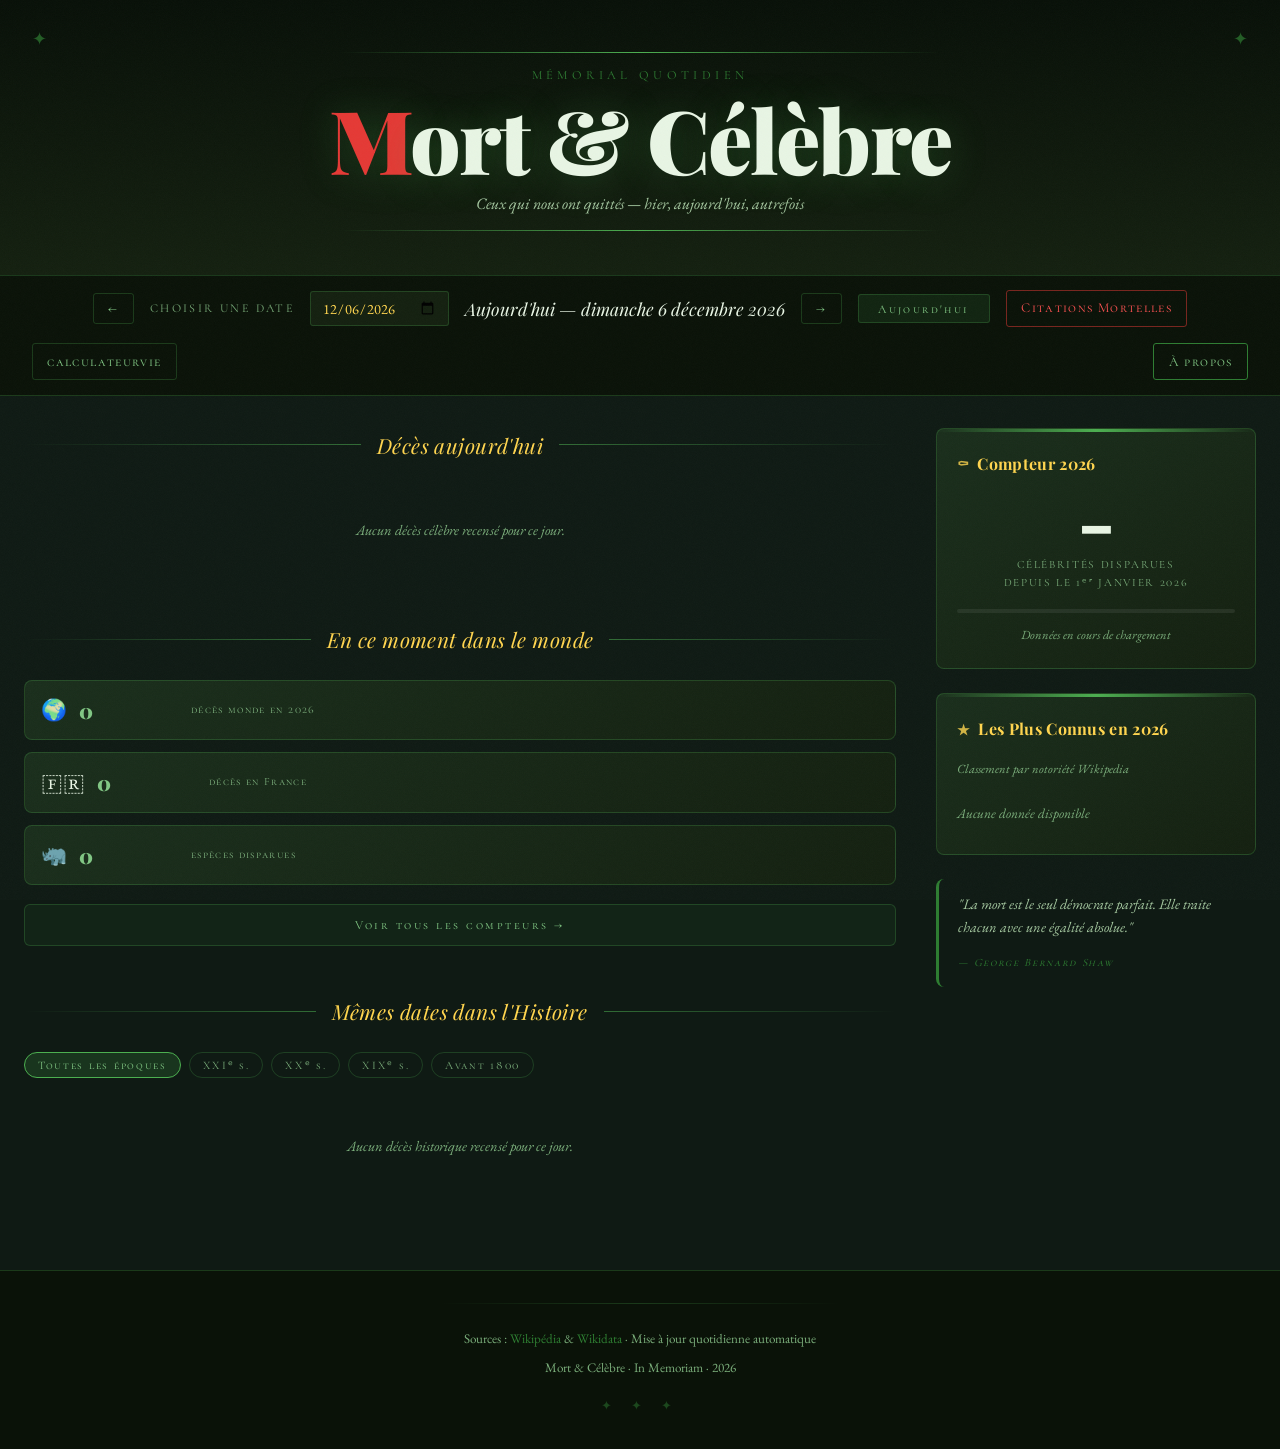
==== commit 24146b5d: "Fix HTML formatting and add missing links" ====
--- a/index.html
+++ b/index.html
@@ -42,6 +42,7 @@
       <button class="nav-btn" id="btn-next" title="Jour suivant">&#8594;</button>
       <button class="nav-btn today-btn" id="btn-today">Aujourd'hui</button>
       <a href="citations.html" class="nav-btn citations-btn">Citations Mortelles</a>
+      <a href="calculateurvie.html" class="nav-btn calculateurvie-btn">calculateurvie</a>
       <a href="a-propos.html" class="nav-btn about-btn">À propos</a>
     </div>
   </nav>
@@ -68,7 +69,34 @@
          <script>(adsbygoogle = window.adsbygoogle || []).push({});</script>
       </div>
 
-     
+     <!-- COMPTEURS TEMPS RÉEL -->
+<div class="section-block">
+  <div class="section-header">
+    <div class="section-rule"></div>
+    <h2 class="section-title">En ce moment dans le monde</h2>
+    <div class="section-rule"></div>
+  </div>
+  <div class="mini-compteurs">
+    <div class="mini-c" id="mc-world">
+      <span class="mini-c-icon">🌍</span>
+      <span class="mini-c-val" id="mc-world-val">0</span>
+      <span class="mini-c-label">décès monde en 2026</span>
+    </div>
+    <div class="mini-c" id="mc-france">
+      <span class="mini-c-icon">🇫🇷</span>
+      <span class="mini-c-val" id="mc-france-val">0</span>
+      <span class="mini-c-label">décès en France</span>
+    </div>
+    <div class="mini-c" id="mc-species">
+      <span class="mini-c-icon">🦏</span>
+      <span class="mini-c-val" id="mc-species-val">0</span>
+      <span class="mini-c-label">espèces disparues</span>
+    </div>
+  </div>
+  <a href="compteurs.html" class="compteurs-link-btn">
+    Voir tous les compteurs →
+  </a>
+</div>
       <!-- HISTORICAL SECTION -->
       <div class="section-block" id="section-history">
         <div class="section-header">
@@ -140,4 +168,4 @@
 
   <script src="app.js"></script>
 </body>
-</html>+</html>
--- a/style.css
+++ b/style.css
@@ -1,23 +1,26 @@
 /* ============================================================
    MORT & CÉLÈBRE — Stylesheet
-   Palette : Sombre & Chaleureux — Terracotta · Sable doré · Brique
+   Palette D : Forêt & Or chaud — Émeraude · Or · Vermillon
    ============================================================ */
 
 :root {
-  --cream: #f0e6dc;
-  --parchment: #e2d4c4;
-  --ink: #1c1614;
-  --dark-brown: #2e1e16;
-  --gold: #c0785a;
-  --gold-light: #d4967a;
-  --gold-dim: #8a5240;
-  --red-death: #8b3a2a;
-  --red-light: #c0785a;
-  --gray: #7a6458;
-  --gray-light: #b09080;
-  --border: rgba(192, 120, 90, 0.28);
-  --border-strong: rgba(192, 120, 90, 0.6);
-  --shadow: rgba(28, 22, 20, 0.3);
+  --cream: #e8f5e4;
+  --parchment: #d4ecce;
+  --ink: #0f1a14;
+  --dark-green: #142010;
+  --gold: #ffb300;
+  --gold-light: #ffd54f;
+  --gold-dim: #c68400;
+  --red-death: #e53935;
+  --red-light: #ff5252;
+  --green: #4caf50;
+  --green-light: #81c784;
+  --green-dim: #2e7d32;
+  --gray: #7aad7a;
+  --gray-light: #a5c8a0;
+  --border: rgba(76, 175, 80, 0.25);
+  --border-strong: rgba(76, 175, 80, 0.55);
+  --shadow: rgba(15, 26, 20, 0.35);
   --font-display: 'Playfair Display', Georgia, serif;
   --font-body: 'EB Garamond', Georgia, serif;
   --font-sc: 'Cormorant SC', Georgia, serif;
@@ -28,7 +31,7 @@
 html { scroll-behavior: smooth; }
 
 body {
-  background-color: #1c1614;
+  background-color: #0f1a14;
   color: var(--cream);
   font-family: var(--font-body);
   font-size: 17px;
@@ -40,7 +43,7 @@
 
 .noise-overlay {
   position: fixed; inset: 0; pointer-events: none; z-index: 9999;
-  opacity: 0.035;
+  opacity: 0.03;
   background-image: url("data:image/svg+xml,%3Csvg viewBox='0 0 256 256' xmlns='http://www.w3.org/2000/svg'%3E%3Cfilter id='noise'%3E%3CfeTurbulence type='fractalNoise' baseFrequency='0.9' numOctaves='4' stitchTiles='stitch'/%3E%3C/filter%3E%3Crect width='100%25' height='100%25' filter='url(%23noise)' opacity='1'/%3E%3C/svg%3E");
   background-size: 180px;
 }
@@ -49,21 +52,21 @@
 .site-header {
   text-align: center;
   padding: 2.5rem 2rem 2rem;
-  background: linear-gradient(180deg, #130e0c 0%, #1e1410 100%);
+  background: linear-gradient(180deg, #081008 0%, #142010 100%);
   position: relative;
   border-bottom: 1px solid var(--border);
 }
 
 .header-ornament {
   position: absolute; top: 1.5rem;
-  color: var(--gold-dim); font-size: 1.1rem; opacity: 0.6;
+  color: var(--green-dim); font-size: 1.1rem; opacity: 0.7;
 }
 .header-ornament.top-left { left: 2rem; }
 .header-ornament.top-right { right: 2rem; }
 
 .header-rule {
   height: 1px;
-  background: linear-gradient(90deg, transparent, var(--gold), transparent);
+  background: linear-gradient(90deg, transparent, var(--green), transparent);
   margin: 0.75rem auto;
   max-width: 600px;
 }
@@ -72,7 +75,7 @@
   font-family: var(--font-sc);
   font-size: 0.78rem;
   letter-spacing: 0.35em;
-  color: var(--gold-dim);
+  color: var(--green-dim);
   text-transform: uppercase;
   margin-bottom: 0.6rem;
 }
@@ -84,7 +87,7 @@
   line-height: 1;
   letter-spacing: -0.02em;
   color: var(--cream);
-  text-shadow: 0 2px 40px rgba(192,120,90,0.25);
+  text-shadow: 0 2px 40px rgba(76,175,80,0.3);
 }
 .site-title::first-letter { color: var(--red-death); }
 
@@ -98,7 +101,7 @@
 
 /* ── DATE NAV ────────────────────────────────────────── */
 .date-nav {
-  background: #16100e;
+  background: #0a1208;
   border-bottom: 1px solid var(--border);
   padding: 0.9rem 2rem;
   position: sticky; top: 0; z-index: 100;
@@ -118,36 +121,40 @@
 .nav-btn {
   background: transparent;
   border: 1px solid var(--border);
-  color: var(--gold);
+  color: var(--green-light);
   font-family: var(--font-sc);
   font-size: 0.85rem;
   letter-spacing: 0.1em;
   padding: 0.4rem 0.9rem;
   cursor: pointer;
   transition: var(--transition);
-  border-radius: 2px;
+  border-radius: 3px;
   text-decoration: none;
   display: inline-block;
 }
-.nav-btn:hover { background: var(--gold); color: var(--ink); border-color: var(--gold); }
+.nav-btn:hover {
+  background: var(--green);
+  color: var(--ink);
+  border-color: var(--green);
+}
 
 .today-btn {
   font-size: 0.75rem;
   letter-spacing: 0.2em;
   padding: 0.4rem 1.2rem;
-  background: rgba(192,120,90,0.1);
+  background: rgba(76,175,80,0.12);
 }
 
 .about-btn {
   margin-left: auto;
-  border-color: var(--gold-dim);
-  color: var(--gold-light);
-}
-.about-btn:hover { background: var(--gold); color: var(--ink); }
+  border-color: var(--green-dim);
+  color: var(--green-light);
+}
+.about-btn:hover { background: var(--green); color: var(--ink); }
 
 .citations-btn {
-  border-color: var(--red-death);
-  color: #c87060;
+  border-color: rgba(229,57,53,0.5);
+  color: var(--red-light);
 }
 .citations-btn:hover {
   background: var(--red-death);
@@ -156,9 +163,9 @@
 }
 
 .active-nav {
-  background: rgba(192,120,90,0.15);
-  border-color: var(--gold);
-  color: var(--gold-light);
+  background: rgba(76,175,80,0.18);
+  border-color: var(--green);
+  color: var(--green-light);
 }
 
 .date-display {
@@ -175,13 +182,13 @@
 }
 
 .date-picker {
-  background: #201510;
+  background: #142010;
   border: 1px solid var(--border);
   color: var(--gold-light);
   font-family: var(--font-body);
   font-size: 0.9rem;
   padding: 0.35rem 0.7rem;
-  border-radius: 2px;
+  border-radius: 3px;
   outline: none;
   cursor: pointer;
 }
@@ -250,7 +257,7 @@
 .coffin-spinner {
   width: 28px; height: 28px;
   border: 2px solid var(--border);
-  border-top-color: var(--gold);
+  border-top-color: var(--green);
   border-radius: 50%;
   margin: 0 auto 1rem;
   animation: spin 1.2s linear infinite;
@@ -266,9 +273,9 @@
 }
 
 .death-card {
-  background: linear-gradient(145deg, #261a14, #1c1210);
-  border: 1px solid var(--border);
-  border-radius: 6px;
+  background: linear-gradient(145deg, #1a2e1c, #142010);
+  border: 1px solid var(--border);
+  border-radius: 8px;
   overflow: hidden;
   transition: var(--transition);
   cursor: pointer;
@@ -276,9 +283,9 @@
   animation: fadeUp 0.5s ease both;
 }
 .death-card:hover {
-  border-color: var(--gold);
+  border-color: var(--green);
   transform: translateY(-3px);
-  box-shadow: 0 10px 36px rgba(28,22,20,0.6), 0 0 0 1px var(--gold-dim);
+  box-shadow: 0 12px 36px rgba(15,26,20,0.7), 0 0 0 1px var(--green-dim);
 }
 
 @keyframes fadeUp {
@@ -288,7 +295,7 @@
 
 .card-img-wrap {
   height: 160px;
-  background: #130e0c;
+  background: #0a1208;
   overflow: hidden;
   display: flex; align-items: center; justify-content: center;
   position: relative;
@@ -296,19 +303,19 @@
 .card-img-wrap::after {
   content: '';
   position: absolute; inset: 0;
-  background: linear-gradient(to bottom, transparent 50%, rgba(22,14,12,0.9));
+  background: linear-gradient(to bottom, transparent 50%, rgba(10,18,8,0.92));
 }
 .card-img {
   width: 100%; height: 100%;
   object-fit: cover; object-position: top;
-  filter: grayscale(20%) sepia(15%) contrast(1.05);
+  filter: grayscale(10%) sepia(10%) saturate(1.1);
   transition: transform 0.6s ease;
 }
 .death-card:hover .card-img { transform: scale(1.05); }
 .card-img-placeholder {
   font-size: 3.5rem;
   opacity: 0.15;
-  color: var(--gold);
+  color: var(--green);
   font-family: var(--font-display);
 }
 
@@ -348,11 +355,11 @@
   font-family: var(--font-sc);
   font-size: 0.65rem;
   letter-spacing: 0.18em;
-  color: var(--gold-dim);
-  border: 1px solid var(--gold-dim);
+  color: var(--green-dim);
+  border: 1px solid var(--green-dim);
   padding: 0.1rem 0.5rem;
-  border-radius: 2px;
-  opacity: 0.75;
+  border-radius: 20px;
+  opacity: 0.85;
 }
 
 /* ── YEAR FILTER ─────────────────────────────────────── */
@@ -371,10 +378,14 @@
   padding: 0.3rem 0.8rem;
   cursor: pointer;
   transition: var(--transition);
-  border-radius: 2px;
-}
-.year-btn:hover { color: var(--gold); border-color: var(--gold-dim); }
-.year-btn.active { background: rgba(192,120,90,0.15); color: var(--gold-light); border-color: var(--gold); }
+  border-radius: 20px;
+}
+.year-btn:hover { color: var(--green-light); border-color: var(--green-dim); }
+.year-btn.active {
+  background: rgba(76,175,80,0.18);
+  color: var(--green-light);
+  border-color: var(--green);
+}
 
 /* ── TIMELINE LIST ───────────────────────────────────── */
 .timeline-list { position: relative; padding-left: 2rem; }
@@ -396,12 +407,12 @@
   position: absolute;
   left: -1.63rem; top: 0.45rem;
   width: 7px; height: 7px;
-  background: var(--gold-dim);
+  background: var(--green-dim);
   border-radius: 50%;
-  border: 2px solid #1c1614;
+  border: 2px solid #0f1a14;
   transition: var(--transition);
 }
-.timeline-entry:hover::before { background: var(--gold); }
+.timeline-entry:hover::before { background: var(--green); }
 
 .timeline-year {
   font-family: var(--font-sc);
@@ -419,7 +430,7 @@
   cursor: pointer;
   transition: var(--transition);
 }
-.timeline-name:hover { color: var(--gold-light); }
+.timeline-name:hover { color: var(--green-light); }
 
 .timeline-info {
   font-size: 0.85rem;
@@ -431,7 +442,7 @@
 .timeline-age {
   font-family: var(--font-sc);
   font-size: 0.7rem;
-  color: var(--red-death);
+  color: var(--red-light);
   letter-spacing: 0.12em;
   opacity: 0.85;
 }
@@ -440,9 +451,9 @@
 .sidebar { position: sticky; top: 72px; }
 
 .sidebar-block {
-  background: linear-gradient(145deg, #261a14, #1e1210);
-  border: 1px solid var(--border);
-  border-radius: 6px;
+  background: linear-gradient(145deg, #1a2e1c, #142010);
+  border: 1px solid var(--border);
+  border-radius: 8px;
   padding: 1.4rem 1.25rem;
   margin-bottom: 1.5rem;
   position: relative;
@@ -450,9 +461,9 @@
 .sidebar-block::before {
   content: '';
   position: absolute; top: 0; left: 0; right: 0;
-  height: 2px;
-  background: linear-gradient(90deg, transparent, var(--gold-dim), transparent);
-  border-radius: 6px 6px 0 0;
+  height: 3px;
+  background: linear-gradient(90deg, transparent, var(--green), transparent);
+  border-radius: 8px 8px 0 0;
 }
 
 .sidebar-title {
@@ -465,7 +476,7 @@
   display: flex; align-items: center; gap: 0.5rem;
 }
 
-.sidebar-icon { font-size: 0.9rem; opacity: 0.7; }
+.sidebar-icon { font-size: 0.9rem; opacity: 0.8; }
 
 .counter-display { text-align: center; margin-bottom: 1rem; }
 
@@ -488,15 +499,15 @@
 }
 
 .counter-bar-wrap {
-  height: 3px;
-  background: rgba(255,255,255,0.06);
+  height: 4px;
+  background: rgba(255,255,255,0.07);
   border-radius: 2px;
   overflow: hidden;
   margin: 0.75rem 0;
 }
 .counter-bar {
   height: 100%;
-  background: linear-gradient(90deg, var(--gold-dim), var(--gold));
+  background: linear-gradient(90deg, var(--green-dim), var(--gold));
   border-radius: 2px;
   transition: width 1.2s ease;
   width: 0%;
@@ -522,16 +533,17 @@
   counter-increment: rank;
   display: flex; align-items: flex-start; gap: 0.6rem;
   padding: 0.65rem 0;
-  border-bottom: 1px solid rgba(192,120,90,0.1);
+  border-bottom: 1px solid rgba(76,175,80,0.1);
   animation: fadeUp 0.4s ease both;
   cursor: pointer;
   transition: var(--transition);
 }
 .ranking-item:last-child { border-bottom: none; }
 .ranking-item:hover {
-  background: rgba(192,120,90,0.05);
+  background: rgba(76,175,80,0.07);
   margin: 0 -1.25rem;
   padding: 0.65rem 1.25rem;
+  border-radius: 4px;
 }
 
 .ranking-item::before {
@@ -539,29 +551,29 @@
   font-family: var(--font-display);
   font-size: 0.78rem;
   font-weight: 700;
-  color: var(--gold-dim);
+  color: var(--green-dim);
   min-width: 1.4rem;
   text-align: right;
   padding-top: 0.05rem;
-  opacity: 0.6;
-}
-.ranking-item:nth-child(1)::before { color: var(--gold-light); opacity: 1; font-size: 0.9rem; }
-.ranking-item:nth-child(2)::before { opacity: 0.9; }
-.ranking-item:nth-child(3)::before { opacity: 0.8; }
+  opacity: 0.7;
+}
+.ranking-item:nth-child(1)::before { color: var(--gold); opacity: 1; font-size: 0.95rem; }
+.ranking-item:nth-child(2)::before { color: var(--green-light); opacity: 1; }
+.ranking-item:nth-child(3)::before { color: var(--green); opacity: 0.9; }
 
 .rank-avatar {
   width: 36px; height: 36px;
   border-radius: 50%;
-  background: #130e0c;
+  background: #0a1208;
   overflow: hidden;
   flex-shrink: 0;
-  border: 1px solid var(--border);
-}
-.rank-avatar img { width: 100%; height: 100%; object-fit: cover; filter: grayscale(30%) sepia(10%); }
+  border: 2px solid var(--border);
+}
+.rank-avatar img { width: 100%; height: 100%; object-fit: cover; filter: saturate(0.8); }
 .rank-avatar-placeholder {
   width: 100%; height: 100%;
   display: flex; align-items: center; justify-content: center;
-  font-size: 1rem; color: var(--gold-dim); opacity: 0.5;
+  font-size: 1rem; color: var(--green-dim); opacity: 0.6;
 }
 
 .rank-info { flex: 1; min-width: 0; }
@@ -580,7 +592,7 @@
 
 .quote-block {
   background: transparent; border: none;
-  border-left: 2px solid var(--gold-dim);
+  border-left: 3px solid var(--green-dim);
   padding: 0.8rem 1.2rem;
 }
 .quote-block::before { display: none; }
@@ -596,7 +608,7 @@
   font-family: var(--font-sc);
   font-size: 0.7rem;
   letter-spacing: 0.15em;
-  color: var(--gold-dim);
+  color: var(--green-dim);
 }
 
 .empty-state {
@@ -610,8 +622,8 @@
 /* ── MODAL ───────────────────────────────────────────── */
 .modal-backdrop {
   position: fixed; inset: 0; z-index: 1000;
-  background: rgba(16,10,8,0.88);
-  backdrop-filter: blur(4px);
+  background: rgba(8,16,8,0.9);
+  backdrop-filter: blur(6px);
   display: flex; align-items: center; justify-content: center;
   padding: 2rem;
   animation: fadeIn 0.2s ease;
@@ -619,43 +631,44 @@
 @keyframes fadeIn { from { opacity: 0; } }
 
 .modal {
-  background: linear-gradient(145deg, #261a14, #1c1210);
-  border: 1px solid var(--border);
-  border-radius: 6px;
+  background: linear-gradient(145deg, #1a2e1c, #142010);
+  border: 1px solid var(--border);
+  border-radius: 10px;
   max-width: 600px;
   width: 100%;
   max-height: 80vh;
   overflow-y: auto;
   position: relative;
   animation: slideUp 0.3s ease;
-  box-shadow: 0 20px 80px rgba(28,22,20,0.9);
+  box-shadow: 0 24px 80px rgba(15,26,20,0.95);
 }
 @keyframes slideUp { from { transform: translateY(20px); opacity: 0; } }
 
 .modal-close {
   position: absolute; top: 1rem; right: 1rem;
-  background: transparent;
+  background: rgba(76,175,80,0.1);
   border: 1px solid var(--border);
   color: var(--gray);
   width: 32px; height: 32px;
-  border-radius: 2px;
+  border-radius: 50%;
   cursor: pointer;
   font-size: 1rem;
   transition: var(--transition);
   display: flex; align-items: center; justify-content: center;
 }
-.modal-close:hover { border-color: var(--gold); color: var(--gold); }
+.modal-close:hover { border-color: var(--green); color: var(--green-light); background: rgba(76,175,80,0.2); }
 
 .modal-img-wrap {
   height: 220px; overflow: hidden; position: relative;
-  background: #130e0c;
+  background: #0a1208;
+  border-radius: 10px 10px 0 0;
 }
 .modal-img-wrap::after {
   content: '';
   position: absolute; inset: 0;
-  background: linear-gradient(to bottom, transparent 40%, #261a14);
-}
-.modal-img { width: 100%; height: 100%; object-fit: cover; object-position: top; filter: grayscale(15%) sepia(10%); }
+  background: linear-gradient(to bottom, transparent 40%, #1a2e1c);
+}
+.modal-img { width: 100%; height: 100%; object-fit: cover; object-position: top; filter: saturate(0.9); }
 
 .modal-body { padding: 1.5rem 1.75rem 2rem; }
 .modal-name {
@@ -672,9 +685,9 @@
 .modal-link {
   display: inline-block; margin-top: 1.2rem;
   font-family: var(--font-sc); font-size: 0.75rem;
-  letter-spacing: 0.2em; color: var(--gold);
+  letter-spacing: 0.2em; color: var(--green-light);
   text-decoration: none;
-  border-bottom: 1px solid var(--gold-dim);
+  border-bottom: 1px solid var(--green-dim);
   padding-bottom: 0.1rem; transition: var(--transition);
 }
 .modal-link:hover { color: var(--gold-light); border-color: var(--gold); }
@@ -683,9 +696,9 @@
 .about-page-main { max-width: 760px; margin: 3rem auto; padding: 0 1.5rem; }
 
 .about-article {
-  background: linear-gradient(145deg, #261a14, #1c1210);
-  border: 1px solid var(--border);
-  border-radius: 6px;
+  background: linear-gradient(145deg, #1a2e1c, #142010);
+  border: 1px solid var(--border);
+  border-radius: 10px;
   padding: 2.5rem 3rem;
 }
 
@@ -711,8 +724,8 @@
   color: var(--gray) !important;
   margin-bottom: 0.5rem !important;
 }
-.about-meta a { color: var(--gold-dim); text-decoration: none; }
-.about-meta a:hover { color: var(--gold); }
+.about-meta a { color: var(--green-dim); text-decoration: none; }
+.about-meta a:hover { color: var(--green-light); }
 
 /* ── PAGE CITATIONS ──────────────────────────────────── */
 .citations-main { max-width: 1100px; margin: 0 auto; padding: 2.5rem 1.5rem 4rem; }
@@ -721,23 +734,23 @@
   text-align: center;
   padding: 3rem 2rem 2.5rem;
   margin-bottom: 2.5rem;
-  background: linear-gradient(145deg, #261a14, #1c1210);
-  border: 1px solid var(--border);
-  border-radius: 6px;
+  background: linear-gradient(145deg, #1a2e1c, #142010);
+  border: 1px solid var(--border);
+  border-radius: 10px;
   position: relative;
   overflow: hidden;
 }
 .citation-hero::before {
   content: '❝';
   position: absolute; top: -0.5rem; left: 1.5rem;
-  font-size: 8rem; color: var(--red-death); opacity: 0.07;
+  font-size: 8rem; color: var(--green-dim); opacity: 0.1;
   font-family: var(--font-display); line-height: 1; pointer-events: none;
 }
 
 .citation-hero-label {
   font-family: var(--font-sc);
   font-size: 0.72rem; letter-spacing: 0.35em;
-  color: var(--gold-dim); text-transform: uppercase; margin-bottom: 1.5rem;
+  color: var(--green-dim); text-transform: uppercase; margin-bottom: 1.5rem;
 }
 
 .citation-hero-quote { max-width: 740px; margin: 0 auto 1.5rem; }
@@ -759,41 +772,45 @@
 }
 
 .citation-shuffle-btn {
-  background: transparent;
-  border: 1px solid var(--border);
-  color: var(--gray);
+  background: rgba(76,175,80,0.1);
+  border: 1px solid var(--border);
+  color: var(--green-light);
   font-family: var(--font-sc);
   font-size: 0.72rem; letter-spacing: 0.2em;
-  padding: 0.45rem 1.2rem;
+  padding: 0.45rem 1.4rem;
   cursor: pointer; transition: var(--transition);
-  border-radius: 2px; margin-top: 0.5rem;
-}
-.citation-shuffle-btn:hover { border-color: var(--gold); color: var(--gold); }
+  border-radius: 20px; margin-top: 0.5rem;
+}
+.citation-shuffle-btn:hover {
+  background: var(--green);
+  color: var(--ink);
+  border-color: var(--green);
+}
 
 .citations-search-wrap { margin-bottom: 1.2rem; }
 .citations-search-inner { position: relative; max-width: 560px; margin: 0 auto; }
 .citations-search {
   width: 100%;
-  background: #201510;
+  background: #142010;
   border: 1px solid var(--border);
   color: var(--cream);
   font-family: var(--font-body);
   font-size: 1rem;
   padding: 0.65rem 3.5rem 0.65rem 1rem;
-  border-radius: 4px; outline: none; transition: var(--transition);
-}
-.citations-search:focus { border-color: var(--gold); background: #281a12; }
+  border-radius: 6px; outline: none; transition: var(--transition);
+}
+.citations-search:focus { border-color: var(--green); background: #1a2e1c; }
 .citations-search::placeholder { color: var(--gray); font-style: italic; }
 
 .search-icon {
   position: absolute; right: 1rem; top: 50%;
-  transform: translateY(-50%); font-size: 0.9rem; opacity: 0.35; pointer-events: none;
+  transform: translateY(-50%); font-size: 0.9rem; opacity: 0.4; pointer-events: none;
 }
 .search-count {
   position: absolute; right: 2.8rem; top: 50%;
   transform: translateY(-50%);
   font-family: var(--font-sc); font-size: 0.65rem;
-  letter-spacing: 0.15em; color: var(--gold-dim); pointer-events: none;
+  letter-spacing: 0.15em; color: var(--green-dim); pointer-events: none;
 }
 
 .citations-filters {
@@ -808,9 +825,9 @@
 }
 
 .citation-card {
-  background: linear-gradient(145deg, #261a14, #1c1210);
-  border: 1px solid var(--border);
-  border-radius: 6px;
+  background: linear-gradient(145deg, #1a2e1c, #142010);
+  border: 1px solid var(--border);
+  border-radius: 8px;
   padding: 1.5rem 1.4rem 1.1rem;
   cursor: pointer; transition: var(--transition);
   animation: fadeUp 0.4s ease both;
@@ -821,13 +838,13 @@
 .citation-card::before {
   content: '❝';
   position: absolute; top: 0.4rem; right: 0.8rem;
-  font-size: 2.5rem; color: var(--red-death); opacity: 0.07;
+  font-size: 2.5rem; color: var(--green-dim); opacity: 0.1;
   font-family: var(--font-display); line-height: 1; pointer-events: none;
 }
 .citation-card:hover {
-  border-color: var(--gold-dim);
-  transform: translateY(-2px);
-  box-shadow: 0 8px 28px rgba(28,22,20,0.5);
+  border-color: var(--green);
+  transform: translateY(-3px);
+  box-shadow: 0 10px 30px rgba(15,26,20,0.6);
 }
 
 .citation-card-quote {
@@ -840,7 +857,7 @@
   display: flex; align-items: center;
   justify-content: space-between; gap: 0.5rem;
   flex-wrap: wrap; padding-top: 0.75rem;
-  border-top: 1px solid rgba(192,120,90,0.12);
+  border-top: 1px solid rgba(76,175,80,0.12);
 }
 
 .citation-card-author {
@@ -853,7 +870,7 @@
 .ad-banner-top {
   max-width: 1300px; margin: 0 auto;
   padding: 0.75rem 1.5rem; text-align: center;
-  background: rgba(0,0,0,0.15);
+  background: rgba(0,0,0,0.2);
   border-bottom: 1px solid var(--border);
 }
 .ad-between-sections {
@@ -873,25 +890,25 @@
   content: 'Publicité'; display: block;
   font-family: var(--font-sc); font-size: 0.62rem;
   letter-spacing: 0.2em; color: var(--gray);
-  opacity: 0.45; margin-bottom: 0.4rem;
+  opacity: 0.5; margin-bottom: 0.4rem;
 }
 
 /* ── FOOTER ──────────────────────────────────────────── */
 .site-footer {
   text-align: center; padding: 2rem;
   border-top: 1px solid var(--border);
-  background: #130e0c;
+  background: #0a1208;
   color: var(--gray); font-size: 0.82rem;
 }
-.site-footer a { color: var(--gold-dim); text-decoration: none; }
-.site-footer a:hover { color: var(--gold); }
+.site-footer a { color: var(--green-dim); text-decoration: none; }
+.site-footer a:hover { color: var(--green-light); }
 .footer-rule {
   height: 1px;
   background: linear-gradient(90deg, transparent, var(--border), transparent);
   margin: 0 auto 1.5rem; max-width: 400px;
 }
 .footer-copy { margin-top: 0.5rem; }
-.footer-ornament { margin-top: 1rem; color: var(--gold-dim); letter-spacing: 0.5rem; opacity: 0.4; }
+.footer-ornament { margin-top: 1rem; color: var(--green-dim); letter-spacing: 0.5rem; opacity: 0.5; }
 
 /* ── RESPONSIVE ──────────────────────────────────────── */
 @media (max-width: 640px) {
@@ -903,6 +920,61 @@
 
 /* ── SCROLLBAR ───────────────────────────────────────── */
 ::-webkit-scrollbar { width: 6px; }
-::-webkit-scrollbar-track { background: #130e0c; }
-::-webkit-scrollbar-thumb { background: var(--gold-dim); border-radius: 3px; }
-::-webkit-scrollbar-thumb:hover { background: var(--gold); }
+::-webkit-scrollbar-track { background: #0a1208; }
+::-webkit-scrollbar-thumb { background: var(--green-dim); border-radius: 3px; }
+::-webkit-scrollbar-thumb:hover { background: var(--green); }
+
+/* ── MINI COMPTEURS (page principale) ───────────────── */
+.mini-compteurs {
+  display: flex;
+  flex-direction: column;
+  gap: 0.75rem;
+  margin-bottom: 1.2rem;
+}
+.mini-c {
+  display: flex;
+  align-items: center;
+  gap: 0.75rem;
+  background: linear-gradient(145deg, #1a2e1c, #142010);
+  border: 1px solid var(--border);
+  border-radius: 8px;
+  padding: 0.75rem 1rem;
+}
+.mini-c-icon { font-size: 1.3rem; flex-shrink: 0; }
+.mini-c-val {
+  font-family: var(--font-display);
+  font-size: 1.3rem;
+  font-weight: 900;
+  color: var(--green-light);
+  letter-spacing: -0.02em;
+  font-variant-numeric: tabular-nums;
+  min-width: 100px;
+}
+.mini-c-label {
+  font-family: var(--font-sc);
+  font-size: 0.7rem;
+  letter-spacing: 0.12em;
+  color: var(--gray);
+}
+.compteurs-link-btn {
+  display: block;
+  text-align: center;
+  font-family: var(--font-sc);
+  font-size: 0.78rem;
+  letter-spacing: 0.2em;
+  color: var(--green-light);
+  border: 1px solid var(--border);
+  border-radius: 6px;
+  padding: 0.6rem 1rem;
+  text-decoration: none;
+  transition: var(--transition);
+  background: rgba(76,175,80,0.07);
+}
+.compteurs-link-btn:hover {
+  background: var(--green);
+  color: var(--ink);
+  border-color: var(--green);
+}
+.palmares-btn
+
+
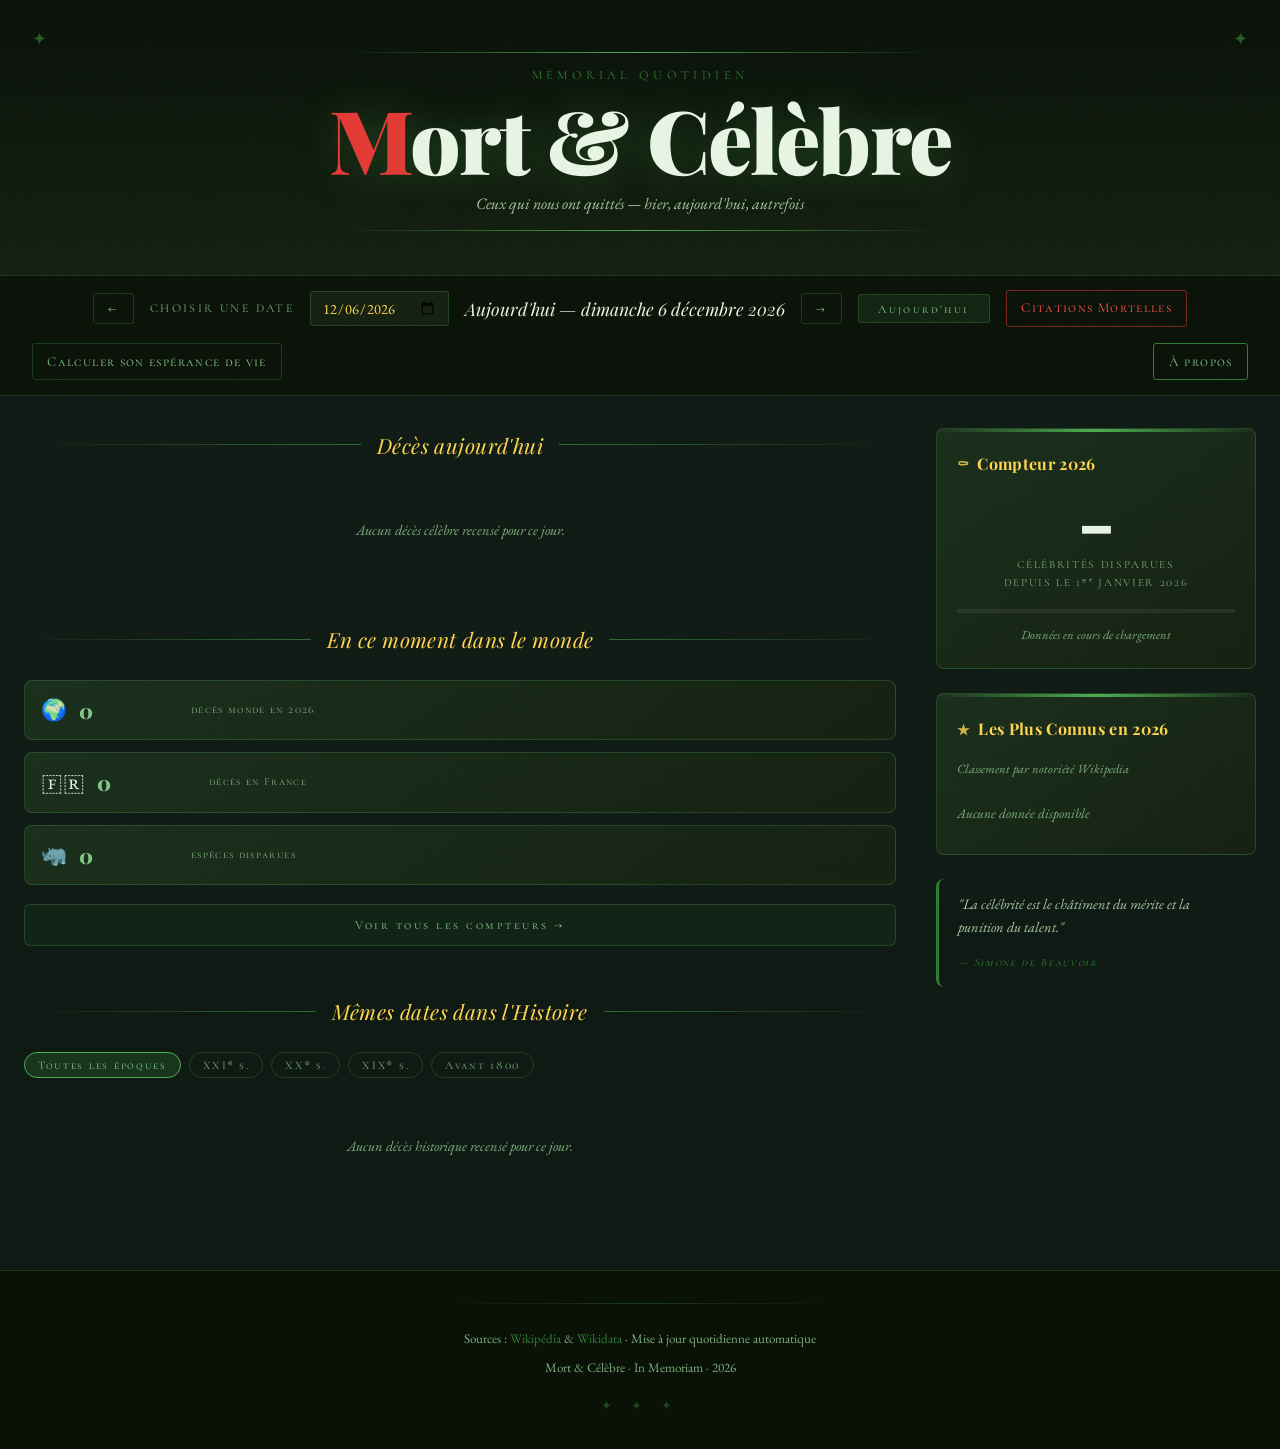
==== commit 4a1ed066: "Restore index.html with original content" ====
--- a/index.html
+++ b/index.html
@@ -42,7 +42,7 @@
       <button class="nav-btn" id="btn-next" title="Jour suivant">&#8594;</button>
       <button class="nav-btn today-btn" id="btn-today">Aujourd'hui</button>
       <a href="citations.html" class="nav-btn citations-btn">Citations Mortelles</a>
-      <a href="calculateurvie.html" class="nav-btn calculateurvie-btn">calculateurvie</a>
+      <a href="calculateurvie.html" class="nav-btn calculateurvie-btn">Calculer son espérance de vie</a>
       <a href="a-propos.html" class="nav-btn about-btn">À propos</a>
     </div>
   </nav>
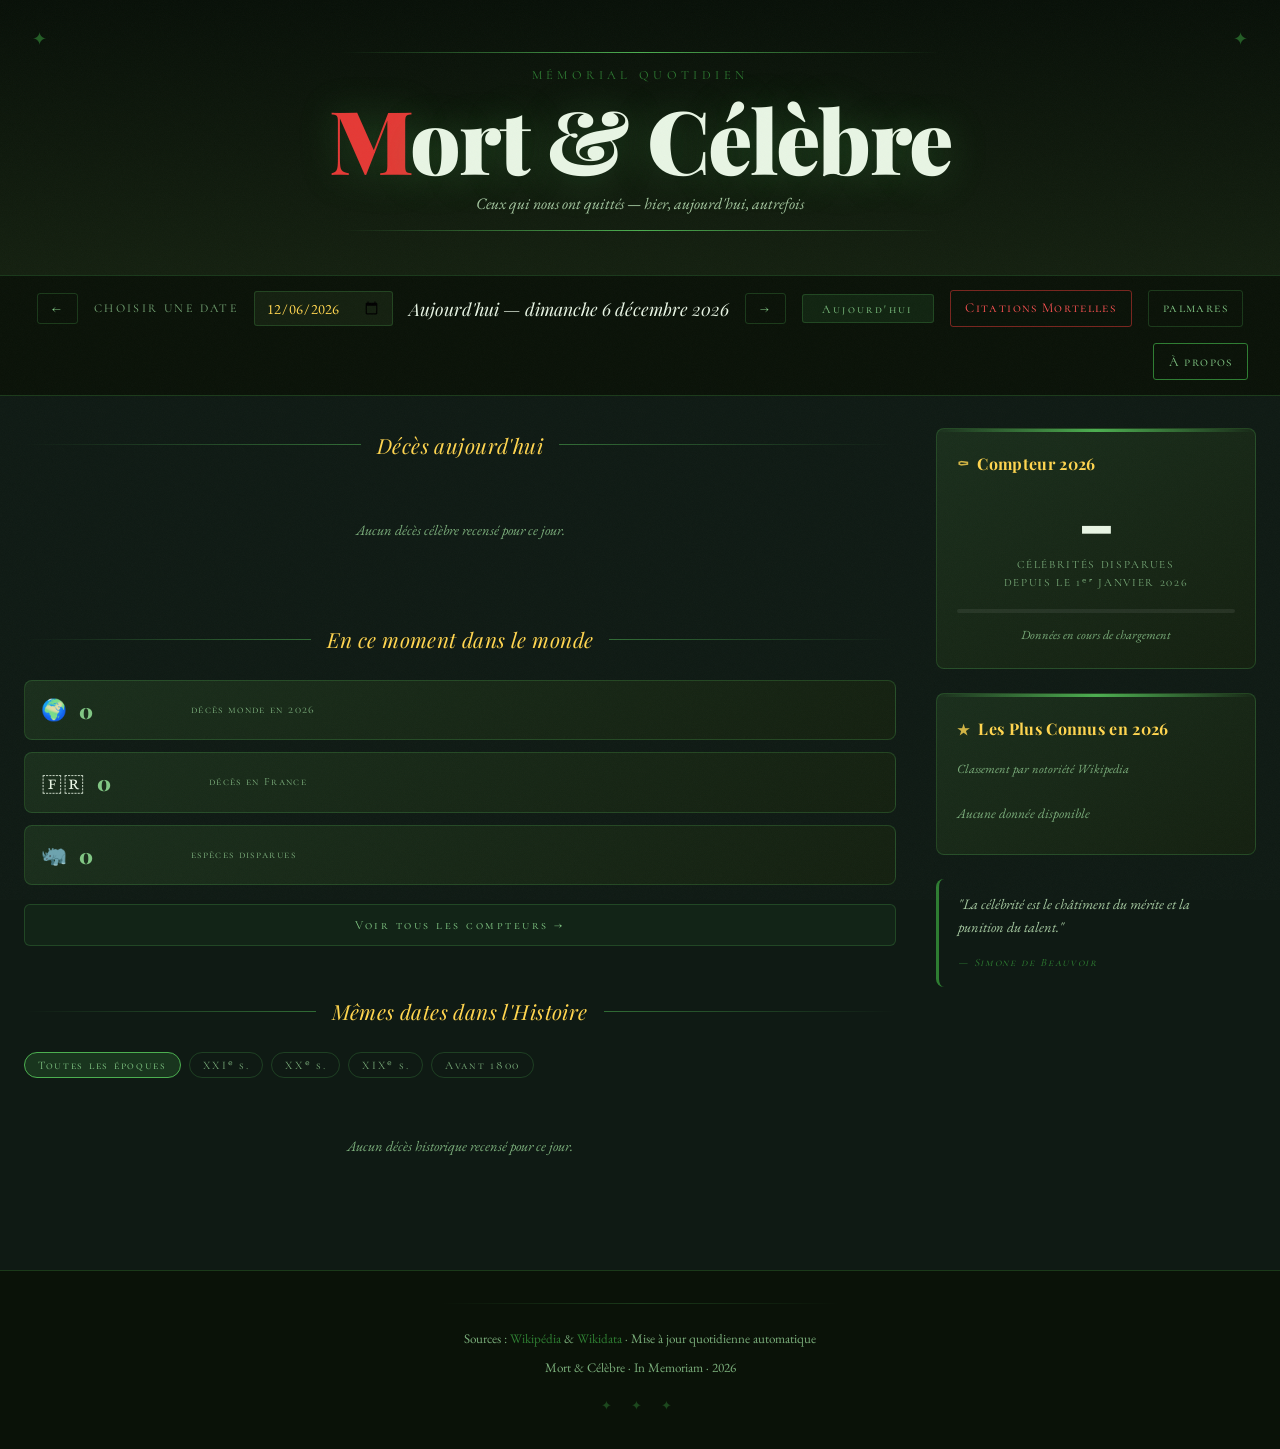
==== commit 62cadeba: "Update index.html" ====
--- a/index.html
+++ b/index.html
@@ -42,7 +42,7 @@
       <button class="nav-btn" id="btn-next" title="Jour suivant">&#8594;</button>
       <button class="nav-btn today-btn" id="btn-today">Aujourd'hui</button>
       <a href="citations.html" class="nav-btn citations-btn">Citations Mortelles</a>
-      <a href="calculateurvie.html" class="nav-btn calculateurvie-btn">Calculer son espérance de vie</a>
+      <a href="palmares.html" class="nav-btn palmares-btn">palmares</a>
       <a href="a-propos.html" class="nav-btn about-btn">À propos</a>
     </div>
   </nav>
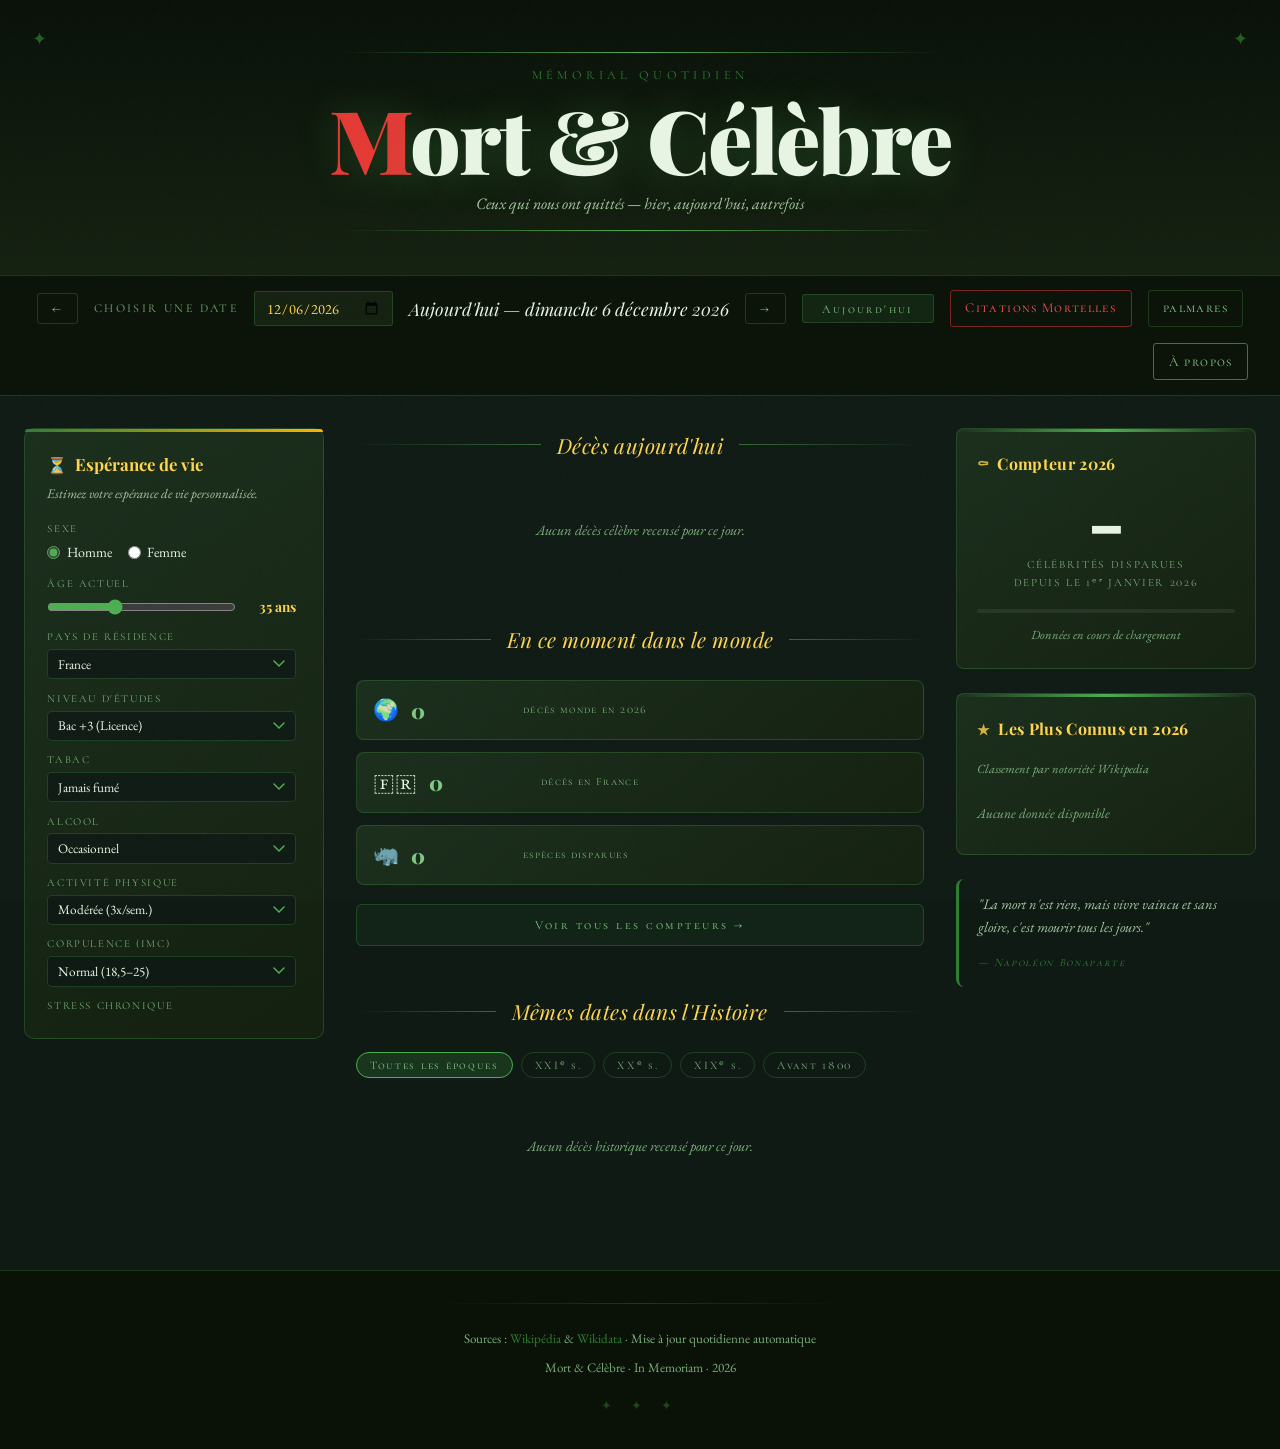
==== commit e460bfaf: "Add files via upload" ====
--- a/index.html
+++ b/index.html
@@ -1,171 +1,399 @@
-<!DOCTYPE html>
-<html lang="fr">
-<head>
-  <meta name="google-adsense-account" content="ca-pub-5509319064903881">
-  <meta charset="UTF-8" />
-  <meta name="viewport" content="width=device-width, initial-scale=1.0" />
-  <title>Mort &amp; Célèbre</title>
-  <link rel="preconnect" href="https://fonts.googleapis.com" />
-  <link rel="preconnect" href="https://fonts.gstatic.com" crossorigin />
-  <link href="https://fonts.googleapis.com/css2?family=Playfair+Display:ital,wght@0,400;0,700;0,900;1,400;1,700&family=EB+Garamond:ital,wght@0,400;0,500;1,400&family=Cormorant+SC:wght@300;400;600&display=swap" rel="stylesheet" />
-  <link rel="stylesheet" href="style.css" />
-  <script async src="https://pagead2.googlesyndication.com/pagead/js/adsbygoogle.js?client=ca-pub-5509319064903881"
-     crossorigin="anonymous"></script>
-</head>
-<body>
-
-  <!-- Background texture -->
-  <div class="noise-overlay"></div>
-
-  <!-- HEADER -->
-  <header class="site-header">
-    <div class="header-ornament top-left">✦</div>
-    <div class="header-ornament top-right">✦</div>
-    <div class="header-rule"></div>
-    <div class="header-inner">
-      <p class="header-kicker">Mémorial Quotidien</p>
-      <h1 class="site-title">Mort &amp; Célèbre</h1>
-      <p class="header-sub">Ceux qui nous ont quittés — hier, aujourd'hui, autrefois</p>
-    </div>
-    <div class="header-rule"></div>
-  </header>
-
-  <!-- DATE SELECTOR BAR -->
-  <nav class="date-nav">
-    <div class="date-nav-inner">
-      <button class="nav-btn" id="btn-prev" title="Jour précédent">&#8592;</button>
-      <div class="date-display">
-        <label for="date-picker" class="date-label">Choisir une date</label>
-        <input type="date" id="date-picker" class="date-picker" />
-        <span class="date-text" id="date-text"></span>
-      </div>
-      <button class="nav-btn" id="btn-next" title="Jour suivant">&#8594;</button>
-      <button class="nav-btn today-btn" id="btn-today">Aujourd'hui</button>
-      <a href="citations.html" class="nav-btn citations-btn">Citations Mortelles</a>
-      <a href="palmares.html" class="nav-btn palmares-btn">palmares</a>
-      <a href="a-propos.html" class="nav-btn about-btn">À propos</a>
-    </div>
-  </nav>
-
-  <!-- MAIN LAYOUT -->
-  <main class="main-layout">
-
-    <!-- LEFT / CENTER COLUMN -->
-    <section class="deaths-column">
-
-      <!-- TODAY SECTION -->
-      <div class="section-block" id="section-today">
-        <div class="section-header">
-          <div class="section-rule"></div>
-          <h2 class="section-title" id="today-title">Décès aujourd'hui</h2>
-          <div class="section-rule"></div>
-        </div>
-        <div class="loading-state" id="loading-today">
-          <div class="coffin-spinner"></div>
-          <p>Consultation des registres…</p>
-        </div>
-        <div class="cards-grid" id="cards-today"></div>
-        <p class="empty-state hidden" id="empty-today">Aucun décès célèbre recensé pour ce jour.</p>
-         <script>(adsbygoogle = window.adsbygoogle || []).push({});</script>
-      </div>
-
-     <!-- COMPTEURS TEMPS RÉEL -->
-<div class="section-block">
-  <div class="section-header">
-    <div class="section-rule"></div>
-    <h2 class="section-title">En ce moment dans le monde</h2>
-    <div class="section-rule"></div>
-  </div>
-  <div class="mini-compteurs">
-    <div class="mini-c" id="mc-world">
-      <span class="mini-c-icon">🌍</span>
-      <span class="mini-c-val" id="mc-world-val">0</span>
-      <span class="mini-c-label">décès monde en 2026</span>
-    </div>
-    <div class="mini-c" id="mc-france">
-      <span class="mini-c-icon">🇫🇷</span>
-      <span class="mini-c-val" id="mc-france-val">0</span>
-      <span class="mini-c-label">décès en France</span>
-    </div>
-    <div class="mini-c" id="mc-species">
-      <span class="mini-c-icon">🦏</span>
-      <span class="mini-c-val" id="mc-species-val">0</span>
-      <span class="mini-c-label">espèces disparues</span>
-    </div>
-  </div>
-  <a href="compteurs.html" class="compteurs-link-btn">
-    Voir tous les compteurs →
-  </a>
-</div>
-      <!-- HISTORICAL SECTION -->
-      <div class="section-block" id="section-history">
-        <div class="section-header">
-          <div class="section-rule"></div>
-          <h2 class="section-title">Mêmes dates dans l'Histoire</h2>
-          <div class="section-rule"></div>
-        </div>
-        <div class="year-filter" id="year-filter">
-          <button class="year-btn active" data-century="all">Toutes les époques</button>
-          <button class="year-btn" data-century="21">XXIᵉ s.</button>
-          <button class="year-btn" data-century="20">XXᵉ s.</button>
-          <button class="year-btn" data-century="19">XIXᵉ s.</button>
-          <button class="year-btn" data-century="old">Avant 1800</button>
-        </div>
-        <div class="loading-state hidden" id="loading-history">
-          <div class="coffin-spinner"></div>
-          <p>Fouille des archives…</p>
-        </div>
-        <div class="timeline-list" id="timeline-history"></div>
-        <p class="empty-state hidden" id="empty-history">Aucun décès historique recensé pour ce jour.</p>
-      </div>
-
-    </section>
-
-  
-    
-    <aside class="sidebar">
-
-      <!-- COUNTER 2026 -->
-      <div class="sidebar-block counter-block">
-        <h3 class="sidebar-title"><span class="sidebar-icon">⚰</span> Compteur 2026</h3>
-        <div class="counter-display">
-          <div class="counter-number" id="counter-2026">–</div>
-          <p class="counter-label">célébrités disparues<br>depuis le 1ᵉʳ janvier 2026</p>
-        </div>
-        <div class="counter-bar-wrap">
-          <div class="counter-bar" id="counter-bar"></div>
-        </div>
-        <p class="counter-note" id="counter-note">…</p>
-      </div>
-
-      <!-- RANKING -->
-      <div class="sidebar-block ranking-block">
-        <h3 class="sidebar-title"><span class="sidebar-icon">★</span> Les Plus Connus en 2026</h3>
-        <p class="ranking-sub">Classement par notoriété Wikipedia</p>
-        <ol class="ranking-list" id="ranking-list">
-          <li class="ranking-loading">Chargement du panthéon…</li>
-        </ol>
-      </div>
-
-      <!-- QUOTE -->
-      <div class="sidebar-block quote-block">
-        <blockquote class="memento-quote">
-          <p>"La mort est le seul démocrate parfait. Elle traite chacun avec une égalité absolue."</p>
-          <cite>— George Bernard Shaw</cite>
-        </blockquote>
-      </div>
-
-    </aside>
-  </main>
-
-  <!-- FOOTER -->
-  <footer class="site-footer">
-    <div class="footer-rule"></div>
-    <p>Sources : <a href="https://fr.wikipedia.org" target="_blank">Wikipédia</a> &amp; <a href="https://www.wikidata.org" target="_blank">Wikidata</a> · Mise à jour quotidienne automatique</p>
-    <p class="footer-copy">Mort &amp; Célèbre · In Memoriam · <span id="footer-year"></span></p>
-    <div class="footer-ornament">✦ ✦ ✦</div>
-  </footer>
-
-  <script src="app.js"></script>
-</body>
-</html>
+<!DOCTYPE html>
+<html lang="fr">
+<head>
+  <meta name="google-adsense-account" content="ca-pub-5509319064903881">
+  <meta charset="UTF-8" />
+  <meta name="viewport" content="width=device-width, initial-scale=1.0" />
+  <title>Mort &amp; Célèbre</title>
+  <link rel="preconnect" href="https://fonts.googleapis.com" />
+  <link rel="preconnect" href="https://fonts.gstatic.com" crossorigin />
+  <link href="https://fonts.googleapis.com/css2?family=Playfair+Display:ital,wght@0,400;0,700;0,900;1,400;1,700&family=EB+Garamond:ital,wght@0,400;0,500;1,400&family=Cormorant+SC:wght@300;400;600&display=swap" rel="stylesheet" />
+  <link rel="stylesheet" href="style.css" />
+  <script async src="https://pagead2.googlesyndication.com/pagead/js/adsbygoogle.js?client=ca-pub-5509319064903881"
+     crossorigin="anonymous"></script>
+</head>
+<body>
+
+  <!-- Background texture -->
+  <div class="noise-overlay"></div>
+
+  <!-- HEADER -->
+  <header class="site-header">
+    <div class="header-ornament top-left">✦</div>
+    <div class="header-ornament top-right">✦</div>
+    <div class="header-rule"></div>
+    <div class="header-inner">
+      <p class="header-kicker">Mémorial Quotidien</p>
+      <h1 class="site-title">Mort &amp; Célèbre</h1>
+      <p class="header-sub">Ceux qui nous ont quittés — hier, aujourd'hui, autrefois</p>
+    </div>
+    <div class="header-rule"></div>
+  </header>
+
+  <!-- DATE SELECTOR BAR -->
+  <nav class="date-nav">
+    <div class="date-nav-inner">
+      <button class="nav-btn" id="btn-prev" title="Jour précédent">&#8592;</button>
+      <div class="date-display">
+        <label for="date-picker" class="date-label">Choisir une date</label>
+        <input type="date" id="date-picker" class="date-picker" />
+        <span class="date-text" id="date-text"></span>
+      </div>
+      <button class="nav-btn" id="btn-next" title="Jour suivant">&#8594;</button>
+      <button class="nav-btn today-btn" id="btn-today">Aujourd'hui</button>
+      <a href="citations.html" class="nav-btn citations-btn">Citations Mortelles</a>
+      <a href="palmares.html" class="nav-btn palmares-btn">palmares</a>
+      <a href="a-propos.html" class="nav-btn about-btn">À propos</a>
+    </div>
+  </nav>
+
+  <!-- MAIN LAYOUT -->
+  <main class="main-layout">
+
+    <!-- CALCULATEUR D'ESPÉRANCE DE VIE (colonne gauche) -->
+    <aside class="calc-sidebar">
+      <div class="calc-card">
+        <div class="calc-title"><span class="calc-title-icon">⏳</span> Espérance de vie</div>
+        <p class="calc-subtitle">Estimez votre espérance de vie personnalisée.</p>
+        <div class="calc-form">
+          <div class="calc-field">
+            <label class="calc-label">Sexe</label>
+            <div class="calc-radio-group">
+              <label class="calc-radio"><input type="radio" name="sexe" value="H" checked> Homme</label>
+              <label class="calc-radio"><input type="radio" name="sexe" value="F"> Femme</label>
+            </div>
+          </div>
+          <div class="calc-field">
+            <label class="calc-label" for="age">Âge actuel</label>
+            <div class="calc-range-wrap">
+              <input type="range" id="age" min="1" max="100" value="35" oninput="syncRange(this,'age-val')" class="calc-range">
+              <span class="calc-range-val" id="age-val">35 ans</span>
+            </div>
+          </div>
+          <div class="calc-field">
+            <label class="calc-label" for="pays">Pays de résidence</label>
+            <select id="pays" class="calc-select">
+              <option value="france">France</option>
+              <option value="belgique">Belgique</option>
+              <option value="suisse">Suisse</option>
+              <option value="canada">Canada</option>
+              <option value="usa">États-Unis</option>
+              <option value="japon">Japon</option>
+              <option value="allemagne">Allemagne</option>
+              <option value="uk">Royaume-Uni</option>
+              <option value="italie">Italie</option>
+              <option value="espagne">Espagne</option>
+              <option value="maroc">Maroc</option>
+              <option value="algerie">Algérie</option>
+              <option value="russie">Russie</option>
+              <option value="bresil">Brésil</option>
+              <option value="inde">Inde</option>
+              <option value="autre">Autre pays</option>
+            </select>
+          </div>
+          <div class="calc-field">
+            <label class="calc-label" for="education">Niveau d'études</label>
+            <select id="education" class="calc-select">
+              <option value="primaire">Primaire / Sans diplôme</option>
+              <option value="brevet">Brevet</option>
+              <option value="bac">Baccalauréat</option>
+              <option value="bac2">Bac +2</option>
+              <option value="bac3" selected>Bac +3 (Licence)</option>
+              <option value="bac5">Bac +5 (Master)</option>
+              <option value="doctorat">Doctorat</option>
+            </select>
+          </div>
+          <div class="calc-field">
+            <label class="calc-label" for="tabac">Tabac</label>
+            <select id="tabac" class="calc-select">
+              <option value="jamais" selected>Jamais fumé</option>
+              <option value="ancien">Ancien fumeur (&gt; 5 ans d'arrêt)</option>
+              <option value="leger">Fumeur léger (&lt; 10 cig/j)</option>
+              <option value="moyen">Fumeur modéré (10–20 cig/j)</option>
+              <option value="fort">Fumeur intensif (&gt; 20 cig/j)</option>
+            </select>
+          </div>
+          <div class="calc-field">
+            <label class="calc-label" for="alcool">Alcool</label>
+            <select id="alcool" class="calc-select">
+              <option value="jamais">Jamais</option>
+              <option value="occasionnel" selected>Occasionnel</option>
+              <option value="modere">Modéré (1–14 verres/sem.)</option>
+              <option value="excessif">Excessif (&gt; 14 verres/sem.)</option>
+            </select>
+          </div>
+          <div class="calc-field">
+            <label class="calc-label" for="activite">Activité physique</label>
+            <select id="activite" class="calc-select">
+              <option value="sedentaire">Sédentaire</option>
+              <option value="leger">Légère (1–2x/sem.)</option>
+              <option value="modere" selected>Modérée (3x/sem.)</option>
+              <option value="intense">Intensive (quotidien)</option>
+            </select>
+          </div>
+          <div class="calc-field">
+            <label class="calc-label" for="imc">Corpulence (IMC)</label>
+            <select id="imc" class="calc-select">
+              <option value="maigreur">Maigreur (&lt; 18,5)</option>
+              <option value="normal" selected>Normal (18,5–25)</option>
+              <option value="surpoids">Surpoids (25–30)</option>
+              <option value="obese1">Obésité modérée (30–35)</option>
+              <option value="obese2">Obésité sévère (&gt; 35)</option>
+            </select>
+          </div>
+          <div class="calc-field">
+            <label class="calc-label" for="stress">Stress chronique</label>
+            <select id="stress" class="calc-select">
+              <option value="faible" selected>Faible</option>
+              <option value="moyen">Moyen</option>
+              <option value="eleve">Élevé</option>
+              <option value="tres_eleve">Très élevé</option>
+            </select>
+          </div>
+          <div class="calc-field">
+            <label class="calc-label" for="alimentation">Alimentation</label>
+            <select id="alimentation" class="calc-select">
+              <option value="mauvaise">Mauvaise (ultra-transformé)</option>
+              <option value="moyenne" selected>Moyenne</option>
+              <option value="bonne">Bonne (équilibrée)</option>
+              <option value="excellente">Excellente (méditerranéenne)</option>
+            </select>
+          </div>
+          <div class="calc-field">
+            <label class="calc-label" for="sommeil">Sommeil moyen</label>
+            <select id="sommeil" class="calc-select">
+              <option value="insuffisant">Insuffisant (&lt; 6h)</option>
+              <option value="correct" selected>Correct (6–8h)</option>
+              <option value="optimal">Optimal (7–9h)</option>
+              <option value="excessif">Excessif (&gt; 9h)</option>
+            </select>
+          </div>
+          <div class="calc-field">
+            <label class="calc-label" for="lien_social">Liens sociaux</label>
+            <select id="lien_social" class="calc-select">
+              <option value="isole">Isolé(e)</option>
+              <option value="modere" selected>Modérés</option>
+              <option value="fort">Forts</option>
+            </select>
+          </div>
+          <div class="calc-field">
+            <label class="calc-label" for="antecedents">Antécédents familiaux</label>
+            <select id="antecedents" class="calc-select">
+              <option value="aucun" selected>Aucun</option>
+              <option value="cardio">Maladies cardiovasculaires</option>
+              <option value="cancer">Cancers</option>
+              <option value="diabete">Diabète</option>
+              <option value="multiple">Plusieurs antécédents</option>
+            </select>
+          </div>
+          <button class="calc-btn" onclick="calculerEsperance()">Calculer</button>
+        </div>
+        <div class="calc-result hidden" id="calc-result">
+          <div class="result-age-wrap">
+            <div class="result-label">Espérance de vie estimée</div>
+            <div class="result-age" id="result-age">–</div>
+            <div class="result-annees" id="result-annees">–</div>
+          </div>
+          <div class="result-bars" id="result-bars"></div>
+          <div class="result-disclaimer">⚠️ Estimation statistique. Ne constitue pas un avis médical. Sources : OMS, INSEE, PNAS, The Lancet.</div>
+        </div>
+      </div>
+    </aside>
+
+    <!-- LEFT / CENTER COLUMN -->
+    <section class="deaths-column">
+
+      <!-- TODAY SECTION -->
+      <div class="section-block" id="section-today">
+        <div class="section-header">
+          <div class="section-rule"></div>
+          <h2 class="section-title" id="today-title">Décès aujourd'hui</h2>
+          <div class="section-rule"></div>
+        </div>
+        <div class="loading-state" id="loading-today">
+          <div class="coffin-spinner"></div>
+          <p>Consultation des registres…</p>
+        </div>
+        <div class="cards-grid" id="cards-today"></div>
+        <p class="empty-state hidden" id="empty-today">Aucun décès célèbre recensé pour ce jour.</p>
+         <script>(adsbygoogle = window.adsbygoogle || []).push({});</script>
+      </div>
+
+     <!-- COMPTEURS TEMPS RÉEL -->
+<div class="section-block">
+  <div class="section-header">
+    <div class="section-rule"></div>
+    <h2 class="section-title">En ce moment dans le monde</h2>
+    <div class="section-rule"></div>
+  </div>
+  <div class="mini-compteurs">
+    <div class="mini-c" id="mc-world">
+      <span class="mini-c-icon">🌍</span>
+      <span class="mini-c-val" id="mc-world-val">0</span>
+      <span class="mini-c-label">décès monde en 2026</span>
+    </div>
+    <div class="mini-c" id="mc-france">
+      <span class="mini-c-icon">🇫🇷</span>
+      <span class="mini-c-val" id="mc-france-val">0</span>
+      <span class="mini-c-label">décès en France</span>
+    </div>
+    <div class="mini-c" id="mc-species">
+      <span class="mini-c-icon">🦏</span>
+      <span class="mini-c-val" id="mc-species-val">0</span>
+      <span class="mini-c-label">espèces disparues</span>
+    </div>
+  </div>
+  <a href="compteurs.html" class="compteurs-link-btn">
+    Voir tous les compteurs →
+  </a>
+</div>
+      <!-- HISTORICAL SECTION -->
+      <div class="section-block" id="section-history">
+        <div class="section-header">
+          <div class="section-rule"></div>
+          <h2 class="section-title">Mêmes dates dans l'Histoire</h2>
+          <div class="section-rule"></div>
+        </div>
+        <div class="year-filter" id="year-filter">
+          <button class="year-btn active" data-century="all">Toutes les époques</button>
+          <button class="year-btn" data-century="21">XXIᵉ s.</button>
+          <button class="year-btn" data-century="20">XXᵉ s.</button>
+          <button class="year-btn" data-century="19">XIXᵉ s.</button>
+          <button class="year-btn" data-century="old">Avant 1800</button>
+        </div>
+        <div class="loading-state hidden" id="loading-history">
+          <div class="coffin-spinner"></div>
+          <p>Fouille des archives…</p>
+        </div>
+        <div class="timeline-list" id="timeline-history"></div>
+        <p class="empty-state hidden" id="empty-history">Aucun décès historique recensé pour ce jour.</p>
+      </div>
+
+    </section>
+
+  
+    
+    <aside class="sidebar">
+
+      <!-- COUNTER 2026 -->
+      <div class="sidebar-block counter-block">
+        <h3 class="sidebar-title"><span class="sidebar-icon">⚰</span> Compteur 2026</h3>
+        <div class="counter-display">
+          <div class="counter-number" id="counter-2026">–</div>
+          <p class="counter-label">célébrités disparues<br>depuis le 1ᵉʳ janvier 2026</p>
+        </div>
+        <div class="counter-bar-wrap">
+          <div class="counter-bar" id="counter-bar"></div>
+        </div>
+        <p class="counter-note" id="counter-note">…</p>
+      </div>
+
+      <!-- RANKING -->
+      <div class="sidebar-block ranking-block">
+        <h3 class="sidebar-title"><span class="sidebar-icon">★</span> Les Plus Connus en 2026</h3>
+        <p class="ranking-sub">Classement par notoriété Wikipedia</p>
+        <ol class="ranking-list" id="ranking-list">
+          <li class="ranking-loading">Chargement du panthéon…</li>
+        </ol>
+      </div>
+
+      <!-- QUOTE -->
+      <div class="sidebar-block quote-block">
+        <blockquote class="memento-quote">
+          <p>"La mort est le seul démocrate parfait. Elle traite chacun avec une égalité absolue."</p>
+          <cite>— George Bernard Shaw</cite>
+        </blockquote>
+      </div>
+
+    </aside>
+  </main>
+
+  <!-- FOOTER -->
+  <footer class="site-footer">
+    <div class="footer-rule"></div>
+    <p>Sources : <a href="https://fr.wikipedia.org" target="_blank">Wikipédia</a> &amp; <a href="https://www.wikidata.org" target="_blank">Wikidata</a> · Mise à jour quotidienne automatique</p>
+    <p class="footer-copy">Mort &amp; Célèbre · In Memoriam · <span id="footer-year"></span></p>
+    <div class="footer-ornament">✦ ✦ ✦</div>
+  </footer>
+
+  <script src="app.js"></script>
+
+  <script>
+  /* ── CALCULATEUR ESPÉRANCE DE VIE ── */
+  const ESPERANCE_BASE = {
+    france:    { H: 79.5, F: 85.4 }, belgique:  { H: 79.2, F: 84.0 },
+    suisse:    { H: 81.9, F: 85.6 }, canada:    { H: 80.4, F: 84.4 },
+    usa:       { H: 75.1, F: 80.5 }, japon:     { H: 81.1, F: 87.1 },
+    allemagne: { H: 79.0, F: 83.6 }, uk:        { H: 79.4, F: 83.1 },
+    italie:    { H: 80.9, F: 85.2 }, espagne:   { H: 80.7, F: 86.2 },
+    maroc:     { H: 74.3, F: 77.1 }, algerie:   { H: 74.5, F: 77.2 },
+    russie:    { H: 67.5, F: 77.8 }, bresil:    { H: 72.5, F: 79.4 },
+    inde:      { H: 68.4, F: 71.1 }, autre:     { H: 70.0, F: 74.5 },
+  };
+  const MODIF = {
+    education:    { primaire: -2.5, brevet: -1.5, bac: 0, bac2: 0.8, bac3: 1.5, bac5: 2.2, doctorat: 3.0 },
+    tabac:        { jamais: 0, ancien: -2.0, leger: -3.5, moyen: -6.0, fort: -10.0 },
+    alcool:       { jamais: 0.5, occasionnel: 0, modere: -1.5, excessif: -5.0 },
+    activite:     { sedentaire: -3.5, leger: -1.0, modere: 2.0, intense: 3.5 },
+    imc:          { maigreur: -2.0, normal: 0, surpoids: -1.5, obese1: -3.0, obese2: -6.0 },
+    stress:       { faible: 1.0, moyen: 0, eleve: -2.0, tres_eleve: -4.0 },
+    alimentation: { mauvaise: -3.0, moyenne: 0, bonne: 1.5, excellente: 3.0 },
+    sommeil:      { insuffisant: -2.5, correct: 0, optimal: 1.0, excessif: -1.0 },
+    lien_social:  { isole: -3.0, modere: 0, fort: 2.5 },
+    antecedents:  { aucun: 0, cardio: -3.0, cancer: -2.5, diabete: -2.0, multiple: -5.0 },
+  };
+  function syncRange(el, outId) {
+    document.getElementById(outId).textContent = el.value + ' ans';
+  }
+  function escHtml(s) {
+    return String(s||'').replace(/&/g,'&amp;').replace(/</g,'&lt;').replace(/>/g,'&gt;').replace(/"/g,'&quot;');
+  }
+  function calculerEsperance() {
+    const sexe = document.querySelector('input[name="sexe"]:checked').value;
+    const age  = parseInt(document.getElementById('age').value);
+    const pays = document.getElementById('pays').value;
+    const base = (ESPERANCE_BASE[pays] || ESPERANCE_BASE.autre)[sexe];
+    let delta = 0;
+    const facteurs = [];
+    const champs = ['education','tabac','alcool','activite','imc','stress','alimentation','sommeil','lien_social','antecedents'];
+    const labels  = {
+      education: "Niveau d\'études", tabac: 'Tabac', alcool: 'Alcool',
+      activite: 'Activité physique', imc: 'Corpulence', stress: 'Stress',
+      alimentation: 'Alimentation', sommeil: 'Sommeil',
+      lien_social: 'Liens sociaux', antecedents: 'Antécédents familiaux',
+    };
+    champs.forEach(champ => {
+      const val   = document.getElementById(champ).value;
+      const modif = MODIF[champ][val] || 0;
+      delta += modif;
+      facteurs.push({ label: labels[champ], val, modif });
+    });
+    let esperance = base + delta;
+    if (age > 0) {
+      const gainAge = age * 0.05;
+      esperance = Math.max(esperance, age + 5) + gainAge * 0.1;
+    }
+    esperance = Math.min(Math.max(esperance, age + 2), 115);
+    const anneesRestantes = Math.max(0, Math.round(esperance - age));
+    document.getElementById('result-age').textContent    = Math.round(esperance) + ' ans';
+    document.getElementById('result-annees').textContent = 'Il vous reste environ ' + anneesRestantes + ' an' + (anneesRestantes > 1 ? 's' : '') + ' à vivre';
+    const barsEl = document.getElementById('result-bars');
+    barsEl.innerHTML = '';
+    facteurs
+      .filter(f => f.modif !== 0)
+      .sort((a, b) => Math.abs(b.modif) - Math.abs(a.modif))
+      .forEach(f => {
+        const isPos = f.modif > 0;
+        const pct   = Math.min(Math.abs(f.modif) / 10 * 100, 100);
+        const color = isPos ? 'var(--green)' : 'var(--red-light)';
+        const sign  = isPos ? '+' : '';
+        barsEl.innerHTML += '<div class="result-factor"><div class="result-factor-top"><span class="result-factor-label">' + escHtml(f.label) + '</span><span class="result-factor-val" style="color:' + color + '">' + sign + f.modif.toFixed(1) + ' ans</span></div><div class="result-factor-bar-wrap"><div class="result-factor-bar" style="width:' + pct + '%;background:' + color + '"></div></div></div>';
+      });
+    barsEl.innerHTML += '<div class="result-base-note">Base (' + pays + ', ' + (sexe === 'H' ? 'homme' : 'femme') + ') : ' + base + ' ans · Modificateur : ' + (delta >= 0 ? '+' : '') + delta.toFixed(1) + ' ans</div>';
+    document.getElementById('calc-result').classList.remove('hidden');
+    document.getElementById('calc-result').scrollIntoView({ behavior: 'smooth', block: 'nearest' });
+  }
+  </script>
+
+</body>
+</html>
--- a/style.css
+++ b/style.css
@@ -205,19 +205,236 @@
 
 /* ── MAIN LAYOUT ─────────────────────────────────────── */
 .main-layout {
-  max-width: 1300px;
+  max-width: 1400px;
   margin: 0 auto;
   padding: 2rem 1.5rem;
   display: grid;
-  grid-template-columns: 1fr 320px;
-  gap: 2.5rem;
+  grid-template-columns: 300px 1fr 300px;
+  gap: 2rem;
   align-items: start;
+}
+
+@media (max-width: 1200px) {
+  .main-layout { grid-template-columns: 260px 1fr 260px; gap: 1.5rem; }
 }
 
 @media (max-width: 960px) {
   .main-layout { grid-template-columns: 1fr; }
   .sidebar { display: contents; }
   .counter-block, .ranking-block { order: -1; }
+  .calc-sidebar { order: 10; }
+}
+
+/* ── CALC SIDEBAR (colonne gauche) ───────────────────── */
+.calc-sidebar {
+  position: sticky;
+  top: 72px;
+}
+
+.calc-card {
+  background: linear-gradient(145deg, #1a2e1c, #142010);
+  border: 1px solid var(--border);
+  border-radius: 10px;
+  padding: 1.4rem;
+  position: relative;
+}
+.calc-card::before {
+  content: '';
+  position: absolute; top: 0; left: 0; right: 0;
+  height: 3px;
+  background: linear-gradient(90deg, var(--green-dim), var(--gold));
+  border-radius: 10px 10px 0 0;
+}
+
+.calc-title {
+  font-family: var(--font-display);
+  font-size: 1.05rem;
+  font-weight: 700;
+  color: var(--gold-light);
+  margin-bottom: 0.35rem;
+  display: flex;
+  align-items: center;
+  gap: 0.5rem;
+}
+.calc-title-icon { font-size: 1rem; }
+
+.calc-subtitle {
+  font-family: var(--font-body);
+  font-style: italic;
+  font-size: 0.82rem;
+  color: var(--gray-light);
+  margin-bottom: 1rem;
+  line-height: 1.5;
+}
+
+.calc-form {
+  display: flex;
+  flex-direction: column;
+  gap: 0.65rem;
+  max-height: 55vh;
+  overflow-y: auto;
+  padding-right: 0.3rem;
+}
+.calc-form::-webkit-scrollbar { width: 4px; }
+.calc-form::-webkit-scrollbar-thumb { background: var(--green-dim); border-radius: 2px; }
+
+.calc-field { display: flex; flex-direction: column; gap: 0.2rem; }
+
+.calc-label {
+  font-family: var(--font-sc);
+  font-size: 0.67rem;
+  letter-spacing: 0.15em;
+  color: var(--gray);
+  text-transform: uppercase;
+}
+
+.calc-radio-group { display: flex; gap: 1rem; }
+.calc-radio {
+  font-family: var(--font-body);
+  font-size: 0.88rem;
+  color: var(--cream);
+  cursor: pointer;
+  display: flex;
+  align-items: center;
+  gap: 0.4rem;
+}
+.calc-radio input { accent-color: var(--green); }
+
+.calc-range-wrap { display: flex; align-items: center; gap: 0.6rem; }
+.calc-range { flex: 1; accent-color: var(--green); cursor: pointer; }
+.calc-range-val {
+  font-family: var(--font-display);
+  font-size: 0.85rem;
+  font-weight: 700;
+  color: var(--gold-light);
+  min-width: 50px;
+  text-align: right;
+}
+
+.calc-select {
+  background: #0f1a14;
+  border: 1px solid var(--border);
+  color: var(--cream);
+  font-family: var(--font-body);
+  font-size: 0.83rem;
+  padding: 0.35rem 0.6rem;
+  border-radius: 5px;
+  outline: none;
+  cursor: pointer;
+  transition: var(--transition);
+  appearance: none;
+  background-image: url("data:image/svg+xml,%3Csvg xmlns='http://www.w3.org/2000/svg' width='12' height='8' viewBox='0 0 12 8'%3E%3Cpath d='M1 1l5 5 5-5' stroke='%234caf50' stroke-width='1.5' fill='none' stroke-linecap='round'/%3E%3C/svg%3E");
+  background-repeat: no-repeat;
+  background-position: right 0.6rem center;
+  padding-right: 1.8rem;
+}
+.calc-select:focus { border-color: var(--green); }
+.calc-select option { background: #142010; }
+
+.calc-btn {
+  margin-top: 0.4rem;
+  background: var(--green);
+  border: none;
+  color: var(--ink);
+  font-family: var(--font-sc);
+  font-size: 0.75rem;
+  letter-spacing: 0.2em;
+  font-weight: 600;
+  padding: 0.65rem 1rem;
+  border-radius: 6px;
+  cursor: pointer;
+  transition: var(--transition);
+  text-transform: uppercase;
+  width: 100%;
+}
+.calc-btn:hover {
+  background: var(--green-light);
+  transform: translateY(-1px);
+  box-shadow: 0 4px 16px rgba(76,175,80,0.3);
+}
+
+/* ── RÉSULTAT CALCULATEUR ────────────────────────────── */
+.calc-result {
+  margin-top: 1rem;
+  border-top: 1px solid var(--border);
+  padding-top: 1rem;
+}
+.result-age-wrap {
+  text-align: center;
+  margin-bottom: 0.9rem;
+  padding: 0.85rem;
+  background: rgba(76,175,80,0.08);
+  border-radius: 8px;
+  border: 1px solid rgba(76,175,80,0.2);
+}
+.result-label {
+  font-family: var(--font-sc);
+  font-size: 0.67rem;
+  letter-spacing: 0.2em;
+  color: var(--gray);
+  text-transform: uppercase;
+  margin-bottom: 0.25rem;
+}
+.result-age {
+  font-family: var(--font-display);
+  font-size: 2.8rem;
+  font-weight: 900;
+  color: var(--green-light);
+  line-height: 1;
+  letter-spacing: -0.03em;
+}
+.result-annees {
+  font-family: var(--font-body);
+  font-style: italic;
+  font-size: 0.85rem;
+  color: var(--gold-light);
+  margin-top: 0.25rem;
+}
+.result-bars {
+  display: flex;
+  flex-direction: column;
+  gap: 0.5rem;
+  margin-bottom: 0.7rem;
+  max-height: 260px;
+  overflow-y: auto;
+  padding-right: 0.2rem;
+}
+.result-bars::-webkit-scrollbar { width: 3px; }
+.result-bars::-webkit-scrollbar-thumb { background: var(--green-dim); border-radius: 2px; }
+.result-factor { display: flex; flex-direction: column; gap: 0.15rem; }
+.result-factor-top { display: flex; justify-content: space-between; align-items: center; }
+.result-factor-label {
+  font-family: var(--font-sc);
+  font-size: 0.65rem;
+  letter-spacing: 0.1em;
+  color: var(--gray-light);
+}
+.result-factor-val {
+  font-family: var(--font-display);
+  font-size: 0.78rem;
+  font-weight: 700;
+}
+.result-factor-bar-wrap { height: 3px; background: rgba(255,255,255,0.06); border-radius: 2px; overflow: hidden; }
+.result-factor-bar { height: 100%; border-radius: 2px; transition: width 0.8s ease; }
+.result-base-note {
+  font-family: var(--font-sc);
+  font-size: 0.62rem;
+  letter-spacing: 0.08em;
+  color: var(--gray);
+  opacity: 0.7;
+  text-align: center;
+  margin-top: 0.4rem;
+  line-height: 1.5;
+}
+.result-disclaimer {
+  font-family: var(--font-sc);
+  font-size: 0.6rem;
+  letter-spacing: 0.07em;
+  color: var(--gray);
+  opacity: 0.6;
+  line-height: 1.5;
+  padding-top: 0.5rem;
+  border-top: 1px solid var(--border);
 }
 
 /* ── SECTION BLOCKS ──────────────────────────────────── */
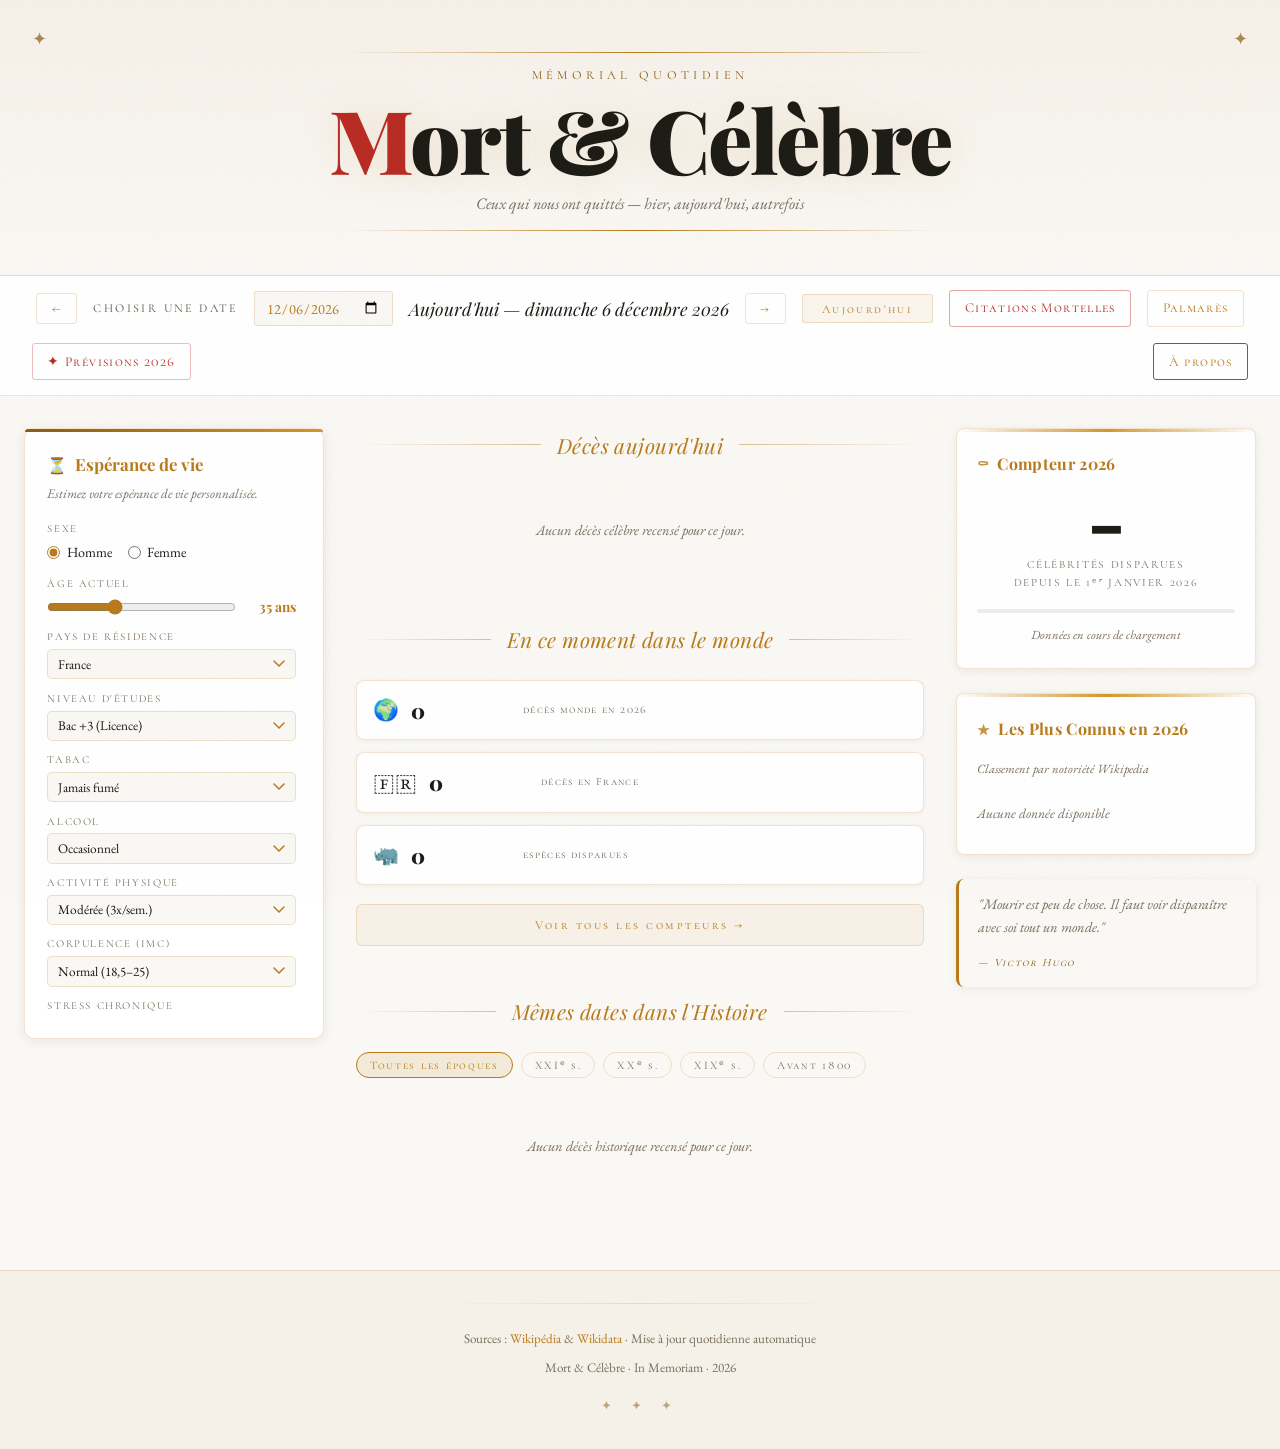
==== commit 1f4d226d: "Add files via upload" ====
--- a/index.html
+++ b/index.html
@@ -42,7 +42,8 @@
       <button class="nav-btn" id="btn-next" title="Jour suivant">&#8594;</button>
       <button class="nav-btn today-btn" id="btn-today">Aujourd'hui</button>
       <a href="citations.html" class="nav-btn citations-btn">Citations Mortelles</a>
-      <a href="palmares.html" class="nav-btn palmares-btn">palmares</a>
+      <a href="palmares.html" class="nav-btn palmares-btn">Palmarès</a>
+      <a href="previsions.html" class="nav-btn" style="color:var(--red-death);border-color:rgba(184,42,34,0.3)">✦ Prévisions 2026</a>
       <a href="a-propos.html" class="nav-btn about-btn">À propos</a>
     </div>
   </nav>
--- a/style.css
+++ b/style.css
@@ -1,26 +1,26 @@
 /* ============================================================
    MORT & CÉLÈBRE — Stylesheet
-   Palette D : Forêt & Or chaud — Émeraude · Or · Vermillon
+   Palette Light Premium — Crème · Or Chaud · Vermillon
    ============================================================ */
 
 :root {
-  --cream: #e8f5e4;
-  --parchment: #d4ecce;
-  --ink: #0f1a14;
-  --dark-green: #142010;
-  --gold: #ffb300;
-  --gold-light: #ffd54f;
-  --gold-dim: #c68400;
-  --red-death: #e53935;
-  --red-light: #ff5252;
-  --green: #4caf50;
-  --green-light: #81c784;
-  --green-dim: #2e7d32;
-  --gray: #7aad7a;
-  --gray-light: #a5c8a0;
-  --border: rgba(76, 175, 80, 0.25);
-  --border-strong: rgba(76, 175, 80, 0.55);
-  --shadow: rgba(15, 26, 20, 0.35);
+  --cream: #1C1A14;
+  --parchment: #2C2820;
+  --ink: #FAF8F4;
+  --surface: #FFFFFF;
+  --gold: #B87A1A;
+  --gold-light: #D4952A;
+  --gold-dim: #8A5A10;
+  --red-death: #B82A22;
+  --red-light: #C0392B;
+  --gold-accent: #D4952A;
+  --gold-mid: #B87A1A;
+  --gold-dim2: #8A5A10;
+  --gray: #7A6E5E;
+  --gray-light: #5A5040;
+  --border: rgba(184,122,26,0.2);
+  --border-strong: rgba(184,122,26,0.45);
+  --shadow: rgba(28,26,20,0.12);
   --font-display: 'Playfair Display', Georgia, serif;
   --font-body: 'EB Garamond', Georgia, serif;
   --font-sc: 'Cormorant SC', Georgia, serif;
@@ -31,7 +31,7 @@
 html { scroll-behavior: smooth; }
 
 body {
-  background-color: #0f1a14;
+  background-color: #FAF8F4;
   color: var(--cream);
   font-family: var(--font-body);
   font-size: 17px;
@@ -52,21 +52,21 @@
 .site-header {
   text-align: center;
   padding: 2.5rem 2rem 2rem;
-  background: linear-gradient(180deg, #081008 0%, #142010 100%);
+  background: linear-gradient(180deg, #F5F0E8 0%, #FAF8F4 100%);
   position: relative;
   border-bottom: 1px solid var(--border);
 }
 
 .header-ornament {
   position: absolute; top: 1.5rem;
-  color: var(--green-dim); font-size: 1.1rem; opacity: 0.7;
+  color: var(--gold-dim2); font-size: 1.1rem; opacity: 0.7;
 }
 .header-ornament.top-left { left: 2rem; }
 .header-ornament.top-right { right: 2rem; }
 
 .header-rule {
   height: 1px;
-  background: linear-gradient(90deg, transparent, var(--green), transparent);
+  background: linear-gradient(90deg, transparent, var(--gold), transparent);
   margin: 0.75rem auto;
   max-width: 600px;
 }
@@ -75,7 +75,7 @@
   font-family: var(--font-sc);
   font-size: 0.78rem;
   letter-spacing: 0.35em;
-  color: var(--green-dim);
+  color: var(--gold-dim2);
   text-transform: uppercase;
   margin-bottom: 0.6rem;
 }
@@ -87,21 +87,21 @@
   line-height: 1;
   letter-spacing: -0.02em;
   color: var(--cream);
-  text-shadow: 0 2px 40px rgba(76,175,80,0.3);
+  text-shadow: 0 2px 40px rgba(184,122,26,0.15);
 }
 .site-title::first-letter { color: var(--red-death); }
 
 .header-sub {
   font-family: var(--font-body);
   font-style: italic;
-  color: var(--gray-light);
+  color: var(--gray);
   font-size: 1rem;
   margin-top: 0.5rem;
 }
 
 /* ── DATE NAV ────────────────────────────────────────── */
 .date-nav {
-  background: #0a1208;
+  background: #FFFFFF;
   border-bottom: 1px solid var(--border);
   padding: 0.9rem 2rem;
   position: sticky; top: 0; z-index: 100;
@@ -121,7 +121,7 @@
 .nav-btn {
   background: transparent;
   border: 1px solid var(--border);
-  color: var(--green-light);
+  color: var(--gold-mid);
   font-family: var(--font-sc);
   font-size: 0.85rem;
   letter-spacing: 0.1em;
@@ -133,39 +133,39 @@
   display: inline-block;
 }
 .nav-btn:hover {
-  background: var(--green);
-  color: var(--ink);
-  border-color: var(--green);
+  background: var(--gold);
+  color: #FAF8F4;
+  border-color: var(--gold);
 }
 
 .today-btn {
   font-size: 0.75rem;
   letter-spacing: 0.2em;
   padding: 0.4rem 1.2rem;
-  background: rgba(76,175,80,0.12);
+  background: rgba(184,122,26,0.08);
 }
 
 .about-btn {
   margin-left: auto;
-  border-color: var(--green-dim);
-  color: var(--green-light);
-}
-.about-btn:hover { background: var(--green); color: var(--ink); }
+  border-color: var(--gold-dim2);
+  color: var(--gold-mid);
+}
+.about-btn:hover { background: var(--gold); color: #FAF8F4; }
 
 .citations-btn {
-  border-color: rgba(229,57,53,0.5);
-  color: var(--red-light);
+  border-color: rgba(184,42,34,0.4);
+  color: var(--red-death);
 }
 .citations-btn:hover {
   background: var(--red-death);
-  color: var(--cream);
+  color: #FAF8F4;
   border-color: var(--red-death);
 }
 
 .active-nav {
-  background: rgba(76,175,80,0.18);
-  border-color: var(--green);
-  color: var(--green-light);
+  background: rgba(184,122,26,0.12);
+  border-color: var(--gold);
+  color: var(--gold-mid);
 }
 
 .date-display {
@@ -177,14 +177,14 @@
   font-family: var(--font-sc);
   font-size: 0.75rem;
   letter-spacing: 0.2em;
-  color: var(--gray);
+  color: var(--gray-light);
   text-transform: uppercase;
 }
 
 .date-picker {
-  background: #142010;
-  border: 1px solid var(--border);
-  color: var(--gold-light);
+  background: #FAF8F4;
+  border: 1px solid var(--border);
+  color: var(--gold-mid);
   font-family: var(--font-body);
   font-size: 0.9rem;
   padding: 0.35rem 0.7rem;
@@ -232,17 +232,18 @@
 }
 
 .calc-card {
-  background: linear-gradient(145deg, #1a2e1c, #142010);
+  background: #FFFFFF;
   border: 1px solid var(--border);
   border-radius: 10px;
   padding: 1.4rem;
   position: relative;
+  box-shadow: 0 2px 12px rgba(28,26,20,0.08);
 }
 .calc-card::before {
   content: '';
   position: absolute; top: 0; left: 0; right: 0;
   height: 3px;
-  background: linear-gradient(90deg, var(--green-dim), var(--gold));
+  background: linear-gradient(90deg, var(--gold-dim2), var(--gold-light));
   border-radius: 10px 10px 0 0;
 }
 
@@ -250,7 +251,7 @@
   font-family: var(--font-display);
   font-size: 1.05rem;
   font-weight: 700;
-  color: var(--gold-light);
+  color: var(--gold-mid);
   margin-bottom: 0.35rem;
   display: flex;
   align-items: center;
@@ -262,7 +263,7 @@
   font-family: var(--font-body);
   font-style: italic;
   font-size: 0.82rem;
-  color: var(--gray-light);
+  color: var(--gray);
   margin-bottom: 1rem;
   line-height: 1.5;
 }
@@ -276,7 +277,7 @@
   padding-right: 0.3rem;
 }
 .calc-form::-webkit-scrollbar { width: 4px; }
-.calc-form::-webkit-scrollbar-thumb { background: var(--green-dim); border-radius: 2px; }
+.calc-form::-webkit-scrollbar-thumb { background: var(--gold-dim2); border-radius: 2px; }
 
 .calc-field { display: flex; flex-direction: column; gap: 0.2rem; }
 
@@ -298,21 +299,21 @@
   align-items: center;
   gap: 0.4rem;
 }
-.calc-radio input { accent-color: var(--green); }
+.calc-radio input { accent-color: var(--gold); }
 
 .calc-range-wrap { display: flex; align-items: center; gap: 0.6rem; }
-.calc-range { flex: 1; accent-color: var(--green); cursor: pointer; }
+.calc-range { flex: 1; accent-color: var(--gold); cursor: pointer; }
 .calc-range-val {
   font-family: var(--font-display);
   font-size: 0.85rem;
   font-weight: 700;
-  color: var(--gold-light);
+  color: var(--gold-mid);
   min-width: 50px;
   text-align: right;
 }
 
 .calc-select {
-  background: #0f1a14;
+  background: #FAF8F4;
   border: 1px solid var(--border);
   color: var(--cream);
   font-family: var(--font-body);
@@ -323,19 +324,19 @@
   cursor: pointer;
   transition: var(--transition);
   appearance: none;
-  background-image: url("data:image/svg+xml,%3Csvg xmlns='http://www.w3.org/2000/svg' width='12' height='8' viewBox='0 0 12 8'%3E%3Cpath d='M1 1l5 5 5-5' stroke='%234caf50' stroke-width='1.5' fill='none' stroke-linecap='round'/%3E%3C/svg%3E");
+  background-image: url("data:image/svg+xml,%3Csvg xmlns='http://www.w3.org/2000/svg' width='12' height='8' viewBox='0 0 12 8'%3E%3Cpath d='M1 1l5 5 5-5' stroke='%23B87A1A' stroke-width='1.5' fill='none' stroke-linecap='round'/%3E%3C/svg%3E");
   background-repeat: no-repeat;
   background-position: right 0.6rem center;
   padding-right: 1.8rem;
 }
-.calc-select:focus { border-color: var(--green); }
-.calc-select option { background: #142010; }
+.calc-select:focus { border-color: var(--gold); }
+.calc-select option { background: #FAF8F4; }
 
 .calc-btn {
   margin-top: 0.4rem;
-  background: var(--green);
+  background: var(--gold);
   border: none;
-  color: var(--ink);
+  color: #FAF8F4;
   font-family: var(--font-sc);
   font-size: 0.75rem;
   letter-spacing: 0.2em;
@@ -348,9 +349,9 @@
   width: 100%;
 }
 .calc-btn:hover {
-  background: var(--green-light);
+  background: var(--gold-light);
   transform: translateY(-1px);
-  box-shadow: 0 4px 16px rgba(76,175,80,0.3);
+  box-shadow: 0 4px 16px rgba(184,122,26,0.3);
 }
 
 /* ── RÉSULTAT CALCULATEUR ────────────────────────────── */
@@ -363,9 +364,9 @@
   text-align: center;
   margin-bottom: 0.9rem;
   padding: 0.85rem;
-  background: rgba(76,175,80,0.08);
+  background: #FDF3DC;
   border-radius: 8px;
-  border: 1px solid rgba(76,175,80,0.2);
+  border: 1px solid rgba(184,122,26,0.25);
 }
 .result-label {
   font-family: var(--font-sc);
@@ -379,7 +380,7 @@
   font-family: var(--font-display);
   font-size: 2.8rem;
   font-weight: 900;
-  color: var(--green-light);
+  color: var(--gold-mid);
   line-height: 1;
   letter-spacing: -0.03em;
 }
@@ -400,21 +401,21 @@
   padding-right: 0.2rem;
 }
 .result-bars::-webkit-scrollbar { width: 3px; }
-.result-bars::-webkit-scrollbar-thumb { background: var(--green-dim); border-radius: 2px; }
+.result-bars::-webkit-scrollbar-thumb { background: var(--gold-dim2); border-radius: 2px; }
 .result-factor { display: flex; flex-direction: column; gap: 0.15rem; }
 .result-factor-top { display: flex; justify-content: space-between; align-items: center; }
 .result-factor-label {
   font-family: var(--font-sc);
   font-size: 0.65rem;
   letter-spacing: 0.1em;
-  color: var(--gray-light);
+  color: var(--gray);
 }
 .result-factor-val {
   font-family: var(--font-display);
   font-size: 0.78rem;
   font-weight: 700;
 }
-.result-factor-bar-wrap { height: 3px; background: rgba(255,255,255,0.06); border-radius: 2px; overflow: hidden; }
+.result-factor-bar-wrap { height: 3px; background: rgba(28,26,20,0.08); border-radius: 2px; overflow: hidden; }
 .result-factor-bar { height: 100%; border-radius: 2px; transition: width 0.8s ease; }
 .result-base-note {
   font-family: var(--font-sc);
@@ -458,7 +459,7 @@
   font-size: 1.3rem;
   font-weight: 400;
   font-style: italic;
-  color: var(--gold-light);
+  color: var(--gold-mid);
   white-space: nowrap;
   letter-spacing: 0.02em;
 }
@@ -474,7 +475,7 @@
 .coffin-spinner {
   width: 28px; height: 28px;
   border: 2px solid var(--border);
-  border-top-color: var(--green);
+  border-top-color: var(--gold);
   border-radius: 50%;
   margin: 0 auto 1rem;
   animation: spin 1.2s linear infinite;
@@ -490,7 +491,7 @@
 }
 
 .death-card {
-  background: linear-gradient(145deg, #1a2e1c, #142010);
+  background: #FFFFFF;
   border: 1px solid var(--border);
   border-radius: 8px;
   overflow: hidden;
@@ -500,9 +501,9 @@
   animation: fadeUp 0.5s ease both;
 }
 .death-card:hover {
-  border-color: var(--green);
+  border-color: var(--gold);
   transform: translateY(-3px);
-  box-shadow: 0 12px 36px rgba(15,26,20,0.7), 0 0 0 1px var(--green-dim);
+  box-shadow: 0 8px 24px rgba(28,26,20,0.12), 0 0 0 1px rgba(184,122,26,0.3);
 }
 
 @keyframes fadeUp {
@@ -512,7 +513,7 @@
 
 .card-img-wrap {
   height: 160px;
-  background: #0a1208;
+  background: #F2EFE7;
   overflow: hidden;
   display: flex; align-items: center; justify-content: center;
   position: relative;
@@ -520,7 +521,7 @@
 .card-img-wrap::after {
   content: '';
   position: absolute; inset: 0;
-  background: linear-gradient(to bottom, transparent 50%, rgba(10,18,8,0.92));
+  background: linear-gradient(to bottom, transparent 50%, rgba(250,248,244,0.92));
 }
 .card-img {
   width: 100%; height: 100%;
@@ -532,7 +533,7 @@
 .card-img-placeholder {
   font-size: 3.5rem;
   opacity: 0.15;
-  color: var(--green);
+  color: var(--gold-dim2);
   font-family: var(--font-display);
 }
 
@@ -551,7 +552,7 @@
   font-family: var(--font-sc);
   font-size: 0.72rem;
   letter-spacing: 0.15em;
-  color: var(--gold-dim);
+  color: var(--gold-mid);
   margin-bottom: 0.5rem;
 }
 
@@ -572,8 +573,8 @@
   font-family: var(--font-sc);
   font-size: 0.65rem;
   letter-spacing: 0.18em;
-  color: var(--green-dim);
-  border: 1px solid var(--green-dim);
+  color: var(--gold-dim2);
+  border: 1px solid rgba(184,122,26,0.35);
   padding: 0.1rem 0.5rem;
   border-radius: 20px;
   opacity: 0.85;
@@ -597,11 +598,11 @@
   transition: var(--transition);
   border-radius: 20px;
 }
-.year-btn:hover { color: var(--green-light); border-color: var(--green-dim); }
+.year-btn:hover { color: var(--gold-mid); border-color: var(--gold-dim2); }
 .year-btn.active {
-  background: rgba(76,175,80,0.18);
-  color: var(--green-light);
-  border-color: var(--green);
+  background: rgba(184,122,26,0.12);
+  color: var(--gold-mid);
+  border-color: var(--gold);
 }
 
 /* ── TIMELINE LIST ───────────────────────────────────── */
@@ -624,18 +625,18 @@
   position: absolute;
   left: -1.63rem; top: 0.45rem;
   width: 7px; height: 7px;
-  background: var(--green-dim);
+  background: var(--gold-dim2);
   border-radius: 50%;
-  border: 2px solid #0f1a14;
+  border: 2px solid #FAF8F4;
   transition: var(--transition);
 }
-.timeline-entry:hover::before { background: var(--green); }
+.timeline-entry:hover::before { background: var(--gold); }
 
 .timeline-year {
   font-family: var(--font-sc);
   font-size: 0.75rem;
   letter-spacing: 0.2em;
-  color: var(--gold-dim);
+  color: var(--gold-mid);
   margin-bottom: 0.2rem;
 }
 
@@ -647,7 +648,7 @@
   cursor: pointer;
   transition: var(--transition);
 }
-.timeline-name:hover { color: var(--green-light); }
+.timeline-name:hover { color: var(--gold-light); }
 
 .timeline-info {
   font-size: 0.85rem;
@@ -668,10 +669,11 @@
 .sidebar { position: sticky; top: 72px; }
 
 .sidebar-block {
-  background: linear-gradient(145deg, #1a2e1c, #142010);
+  background: #FFFFFF;
   border: 1px solid var(--border);
   border-radius: 8px;
   padding: 1.4rem 1.25rem;
+  box-shadow: 0 2px 8px rgba(28,26,20,0.07);
   margin-bottom: 1.5rem;
   position: relative;
 }
@@ -679,7 +681,7 @@
   content: '';
   position: absolute; top: 0; left: 0; right: 0;
   height: 3px;
-  background: linear-gradient(90deg, transparent, var(--green), transparent);
+  background: linear-gradient(90deg, transparent, var(--gold-light), transparent);
   border-radius: 8px 8px 0 0;
 }
 
@@ -687,7 +689,7 @@
   font-family: var(--font-display);
   font-size: 1rem;
   font-weight: 700;
-  color: var(--gold-light);
+  color: var(--gold-mid);
   letter-spacing: 0.02em;
   margin-bottom: 1rem;
   display: flex; align-items: center; gap: 0.5rem;
@@ -717,14 +719,14 @@
 
 .counter-bar-wrap {
   height: 4px;
-  background: rgba(255,255,255,0.07);
+  background: rgba(28,26,20,0.08);
   border-radius: 2px;
   overflow: hidden;
   margin: 0.75rem 0;
 }
 .counter-bar {
   height: 100%;
-  background: linear-gradient(90deg, var(--green-dim), var(--gold));
+  background: linear-gradient(90deg, var(--gold-dim2), var(--gold-light));
   border-radius: 2px;
   transition: width 1.2s ease;
   width: 0%;
@@ -750,14 +752,14 @@
   counter-increment: rank;
   display: flex; align-items: flex-start; gap: 0.6rem;
   padding: 0.65rem 0;
-  border-bottom: 1px solid rgba(76,175,80,0.1);
+  border-bottom: 1px solid rgba(184,122,26,0.12);
   animation: fadeUp 0.4s ease both;
   cursor: pointer;
   transition: var(--transition);
 }
 .ranking-item:last-child { border-bottom: none; }
 .ranking-item:hover {
-  background: rgba(76,175,80,0.07);
+  background: rgba(184,122,26,0.05);
   margin: 0 -1.25rem;
   padding: 0.65rem 1.25rem;
   border-radius: 4px;
@@ -768,20 +770,20 @@
   font-family: var(--font-display);
   font-size: 0.78rem;
   font-weight: 700;
-  color: var(--green-dim);
+  color: var(--gold-dim2);
   min-width: 1.4rem;
   text-align: right;
   padding-top: 0.05rem;
   opacity: 0.7;
 }
-.ranking-item:nth-child(1)::before { color: var(--gold); opacity: 1; font-size: 0.95rem; }
-.ranking-item:nth-child(2)::before { color: var(--green-light); opacity: 1; }
-.ranking-item:nth-child(3)::before { color: var(--green); opacity: 0.9; }
+.ranking-item:nth-child(1)::before { color: var(--gold-mid); opacity: 1; font-size: 0.95rem; }
+.ranking-item:nth-child(2)::before { color: var(--gray); opacity: 1; }
+.ranking-item:nth-child(3)::before { color: var(--gray); opacity: 0.9; }
 
 .rank-avatar {
   width: 36px; height: 36px;
   border-radius: 50%;
-  background: #0a1208;
+  background: #F2EFE7;
   overflow: hidden;
   flex-shrink: 0;
   border: 2px solid var(--border);
@@ -790,7 +792,7 @@
 .rank-avatar-placeholder {
   width: 100%; height: 100%;
   display: flex; align-items: center; justify-content: center;
-  font-size: 1rem; color: var(--green-dim); opacity: 0.6;
+  font-size: 1rem; color: var(--gold-dim2); opacity: 0.6;
 }
 
 .rank-info { flex: 1; min-width: 0; }
@@ -809,7 +811,7 @@
 
 .quote-block {
   background: transparent; border: none;
-  border-left: 3px solid var(--green-dim);
+  border-left: 3px solid var(--gold);
   padding: 0.8rem 1.2rem;
 }
 .quote-block::before { display: none; }
@@ -817,7 +819,7 @@
   font-family: var(--font-body);
   font-style: italic;
   font-size: 0.9rem;
-  color: var(--gray-light);
+  color: var(--gray);
   line-height: 1.6;
   margin-bottom: 0.5rem;
 }
@@ -825,7 +827,7 @@
   font-family: var(--font-sc);
   font-size: 0.7rem;
   letter-spacing: 0.15em;
-  color: var(--green-dim);
+  color: var(--gold-dim2);
 }
 
 .empty-state {
@@ -839,7 +841,7 @@
 /* ── MODAL ───────────────────────────────────────────── */
 .modal-backdrop {
   position: fixed; inset: 0; z-index: 1000;
-  background: rgba(8,16,8,0.9);
+  background: rgba(28,26,20,0.7);
   backdrop-filter: blur(6px);
   display: flex; align-items: center; justify-content: center;
   padding: 2rem;
@@ -848,7 +850,7 @@
 @keyframes fadeIn { from { opacity: 0; } }
 
 .modal {
-  background: linear-gradient(145deg, #1a2e1c, #142010);
+  background: #FFFFFF;
   border: 1px solid var(--border);
   border-radius: 10px;
   max-width: 600px;
@@ -857,13 +859,13 @@
   overflow-y: auto;
   position: relative;
   animation: slideUp 0.3s ease;
-  box-shadow: 0 24px 80px rgba(15,26,20,0.95);
+  box-shadow: 0 24px 80px rgba(28,26,20,0.25);
 }
 @keyframes slideUp { from { transform: translateY(20px); opacity: 0; } }
 
 .modal-close {
   position: absolute; top: 1rem; right: 1rem;
-  background: rgba(76,175,80,0.1);
+  background: rgba(184,122,26,0.08);
   border: 1px solid var(--border);
   color: var(--gray);
   width: 32px; height: 32px;
@@ -873,17 +875,17 @@
   transition: var(--transition);
   display: flex; align-items: center; justify-content: center;
 }
-.modal-close:hover { border-color: var(--green); color: var(--green-light); background: rgba(76,175,80,0.2); }
+.modal-close:hover { border-color: var(--gold); color: var(--gold-mid); background: rgba(184,122,26,0.12); }
 
 .modal-img-wrap {
   height: 220px; overflow: hidden; position: relative;
-  background: #0a1208;
+  background: #F2EFE7;
   border-radius: 10px 10px 0 0;
 }
 .modal-img-wrap::after {
   content: '';
   position: absolute; inset: 0;
-  background: linear-gradient(to bottom, transparent 40%, #1a2e1c);
+  background: linear-gradient(to bottom, transparent 40%, #FFFFFF);
 }
 .modal-img { width: 100%; height: 100%; object-fit: cover; object-position: top; filter: saturate(0.9); }
 
@@ -896,33 +898,34 @@
 .modal-dates {
   font-family: var(--font-sc);
   font-size: 0.8rem; letter-spacing: 0.2em;
-  color: var(--gold-dim); margin-bottom: 1rem;
-}
-.modal-desc { font-size: 0.95rem; color: var(--gray-light); line-height: 1.7; font-style: italic; }
+  color: var(--gold-mid); margin-bottom: 1rem;
+}
+.modal-desc { font-size: 0.95rem; color: var(--gray); line-height: 1.7; font-style: italic; }
 .modal-link {
   display: inline-block; margin-top: 1.2rem;
   font-family: var(--font-sc); font-size: 0.75rem;
-  letter-spacing: 0.2em; color: var(--green-light);
+  letter-spacing: 0.2em; color: var(--gold-mid);
   text-decoration: none;
-  border-bottom: 1px solid var(--green-dim);
+  border-bottom: 1px solid var(--gold-dim2);
   padding-bottom: 0.1rem; transition: var(--transition);
 }
-.modal-link:hover { color: var(--gold-light); border-color: var(--gold); }
+.modal-link:hover { color: var(--gold-light); border-color: var(--gold-mid); }
 
 /* ── PAGE À PROPOS ───────────────────────────────────── */
 .about-page-main { max-width: 760px; margin: 3rem auto; padding: 0 1.5rem; }
 
 .about-article {
-  background: linear-gradient(145deg, #1a2e1c, #142010);
+  background: #FFFFFF;
   border: 1px solid var(--border);
   border-radius: 10px;
   padding: 2.5rem 3rem;
+  box-shadow: 0 2px 12px rgba(28,26,20,0.08);
 }
 
 .about-body p {
   font-family: var(--font-body);
   font-size: 1.05rem;
-  color: var(--gray-light);
+  color: var(--gray);
   line-height: 1.9;
   margin-bottom: 1.4rem;
 }
@@ -941,8 +944,8 @@
   color: var(--gray) !important;
   margin-bottom: 0.5rem !important;
 }
-.about-meta a { color: var(--green-dim); text-decoration: none; }
-.about-meta a:hover { color: var(--green-light); }
+.about-meta a { color: var(--gold-mid); text-decoration: none; }
+.about-meta a:hover { color: var(--gold-light); }
 
 /* ── PAGE CITATIONS ──────────────────────────────────── */
 .citations-main { max-width: 1100px; margin: 0 auto; padding: 2.5rem 1.5rem 4rem; }
@@ -951,23 +954,24 @@
   text-align: center;
   padding: 3rem 2rem 2.5rem;
   margin-bottom: 2.5rem;
-  background: linear-gradient(145deg, #1a2e1c, #142010);
+  background: #FFFFFF;
   border: 1px solid var(--border);
   border-radius: 10px;
   position: relative;
   overflow: hidden;
+  box-shadow: 0 2px 12px rgba(28,26,20,0.08);
 }
 .citation-hero::before {
   content: '❝';
   position: absolute; top: -0.5rem; left: 1.5rem;
-  font-size: 8rem; color: var(--green-dim); opacity: 0.1;
+  font-size: 8rem; color: var(--gold-dim2); opacity: 0.08;
   font-family: var(--font-display); line-height: 1; pointer-events: none;
 }
 
 .citation-hero-label {
   font-family: var(--font-sc);
   font-size: 0.72rem; letter-spacing: 0.35em;
-  color: var(--green-dim); text-transform: uppercase; margin-bottom: 1.5rem;
+  color: var(--gold-dim2); text-transform: uppercase; margin-bottom: 1.5rem;
 }
 
 .citation-hero-quote { max-width: 740px; margin: 0 auto 1.5rem; }
@@ -989,9 +993,9 @@
 }
 
 .citation-shuffle-btn {
-  background: rgba(76,175,80,0.1);
-  border: 1px solid var(--border);
-  color: var(--green-light);
+  background: rgba(184,122,26,0.08);
+  border: 1px solid var(--border);
+  color: var(--gold-mid);
   font-family: var(--font-sc);
   font-size: 0.72rem; letter-spacing: 0.2em;
   padding: 0.45rem 1.4rem;
@@ -999,16 +1003,16 @@
   border-radius: 20px; margin-top: 0.5rem;
 }
 .citation-shuffle-btn:hover {
-  background: var(--green);
-  color: var(--ink);
-  border-color: var(--green);
+  background: var(--gold);
+  color: #FAF8F4;
+  border-color: var(--gold);
 }
 
 .citations-search-wrap { margin-bottom: 1.2rem; }
 .citations-search-inner { position: relative; max-width: 560px; margin: 0 auto; }
 .citations-search {
   width: 100%;
-  background: #142010;
+  background: #FAF8F4;
   border: 1px solid var(--border);
   color: var(--cream);
   font-family: var(--font-body);
@@ -1016,7 +1020,7 @@
   padding: 0.65rem 3.5rem 0.65rem 1rem;
   border-radius: 6px; outline: none; transition: var(--transition);
 }
-.citations-search:focus { border-color: var(--green); background: #1a2e1c; }
+.citations-search:focus { border-color: var(--gold); background: #FFFFFF; }
 .citations-search::placeholder { color: var(--gray); font-style: italic; }
 
 .search-icon {
@@ -1027,7 +1031,7 @@
   position: absolute; right: 2.8rem; top: 50%;
   transform: translateY(-50%);
   font-family: var(--font-sc); font-size: 0.65rem;
-  letter-spacing: 0.15em; color: var(--green-dim); pointer-events: none;
+  letter-spacing: 0.15em; color: var(--gold-dim2); pointer-events: none;
 }
 
 .citations-filters {
@@ -1042,10 +1046,11 @@
 }
 
 .citation-card {
-  background: linear-gradient(145deg, #1a2e1c, #142010);
+  background: #FFFFFF;
   border: 1px solid var(--border);
   border-radius: 8px;
   padding: 1.5rem 1.4rem 1.1rem;
+  box-shadow: 0 1px 6px rgba(28,26,20,0.07);
   cursor: pointer; transition: var(--transition);
   animation: fadeUp 0.4s ease both;
   display: flex; flex-direction: column;
@@ -1055,13 +1060,13 @@
 .citation-card::before {
   content: '❝';
   position: absolute; top: 0.4rem; right: 0.8rem;
-  font-size: 2.5rem; color: var(--green-dim); opacity: 0.1;
+  font-size: 2.5rem; color: var(--gold-dim2); opacity: 0.08;
   font-family: var(--font-display); line-height: 1; pointer-events: none;
 }
 .citation-card:hover {
-  border-color: var(--green);
+  border-color: var(--gold);
   transform: translateY(-3px);
-  box-shadow: 0 10px 30px rgba(15,26,20,0.6);
+  box-shadow: 0 8px 20px rgba(28,26,20,0.12);
 }
 
 .citation-card-quote {
@@ -1074,7 +1079,7 @@
   display: flex; align-items: center;
   justify-content: space-between; gap: 0.5rem;
   flex-wrap: wrap; padding-top: 0.75rem;
-  border-top: 1px solid rgba(76,175,80,0.12);
+  border-top: 1px solid rgba(184,122,26,0.12);
 }
 
 .citation-card-author {
@@ -1114,18 +1119,18 @@
 .site-footer {
   text-align: center; padding: 2rem;
   border-top: 1px solid var(--border);
-  background: #0a1208;
+  background: #F5F0E8;
   color: var(--gray); font-size: 0.82rem;
 }
-.site-footer a { color: var(--green-dim); text-decoration: none; }
-.site-footer a:hover { color: var(--green-light); }
+.site-footer a { color: var(--gold-mid); text-decoration: none; }
+.site-footer a:hover { color: var(--gold-light); }
 .footer-rule {
   height: 1px;
   background: linear-gradient(90deg, transparent, var(--border), transparent);
   margin: 0 auto 1.5rem; max-width: 400px;
 }
 .footer-copy { margin-top: 0.5rem; }
-.footer-ornament { margin-top: 1rem; color: var(--green-dim); letter-spacing: 0.5rem; opacity: 0.5; }
+.footer-ornament { margin-top: 1rem; color: var(--gold-dim2); letter-spacing: 0.5rem; opacity: 0.5; }
 
 /* ── RESPONSIVE ──────────────────────────────────────── */
 @media (max-width: 640px) {
@@ -1137,9 +1142,9 @@
 
 /* ── SCROLLBAR ───────────────────────────────────────── */
 ::-webkit-scrollbar { width: 6px; }
-::-webkit-scrollbar-track { background: #0a1208; }
-::-webkit-scrollbar-thumb { background: var(--green-dim); border-radius: 3px; }
-::-webkit-scrollbar-thumb:hover { background: var(--green); }
+::-webkit-scrollbar-track { background: #F2EFE7; }
+::-webkit-scrollbar-thumb { background: var(--gold-dim2); border-radius: 3px; }
+::-webkit-scrollbar-thumb:hover { background: var(--gold); }
 
 /* ── MINI COMPTEURS (page principale) ───────────────── */
 .mini-compteurs {
@@ -1152,17 +1157,18 @@
   display: flex;
   align-items: center;
   gap: 0.75rem;
-  background: linear-gradient(145deg, #1a2e1c, #142010);
+  background: #FFFFFF;
   border: 1px solid var(--border);
   border-radius: 8px;
   padding: 0.75rem 1rem;
+  box-shadow: 0 1px 4px rgba(28,26,20,0.06);
 }
 .mini-c-icon { font-size: 1.3rem; flex-shrink: 0; }
 .mini-c-val {
   font-family: var(--font-display);
   font-size: 1.3rem;
   font-weight: 900;
-  color: var(--green-light);
+  color: var(--cream);
   letter-spacing: -0.02em;
   font-variant-numeric: tabular-nums;
   min-width: 100px;
@@ -1179,19 +1185,136 @@
   font-family: var(--font-sc);
   font-size: 0.78rem;
   letter-spacing: 0.2em;
-  color: var(--green-light);
+  color: var(--gold-mid);
   border: 1px solid var(--border);
   border-radius: 6px;
   padding: 0.6rem 1rem;
   text-decoration: none;
   transition: var(--transition);
-  background: rgba(76,175,80,0.07);
+  background: rgba(184,122,26,0.06);
 }
 .compteurs-link-btn:hover {
-  background: var(--green);
-  color: var(--ink);
-  border-color: var(--green);
+  background: var(--gold);
+  color: #FAF8F4;
+  border-color: var(--gold);
 }
 .palmares-btn
 
 
+
+/* ══════════════════════════════════════════════════════
+   RESPONSIVE MOBILE — breakpoints 768px & 480px
+   ══════════════════════════════════════════════════════ */
+
+/* ── TABLETTE & MOBILE (≤ 768px) ─────────────────────── */
+@media (max-width: 768px) {
+
+  /* Header */
+  .site-header { padding: 1.5rem 1rem 1.2rem; }
+  .site-title { font-size: clamp(2rem, 10vw, 3rem); }
+  .header-sub { font-size: 0.88rem; }
+  .header-ornament { display: none; }
+
+  /* Nav */
+  .date-nav { padding: 0.6rem 0.8rem; }
+  .date-nav-inner {
+    gap: 0.4rem;
+    justify-content: flex-start;
+    overflow-x: auto;
+    flex-wrap: nowrap;
+    -webkit-overflow-scrolling: touch;
+    scrollbar-width: none;
+  }
+  .date-nav-inner::-webkit-scrollbar { display: none; }
+  .nav-btn { font-size: 0.72rem; padding: 0.35rem 0.65rem; white-space: nowrap; flex-shrink: 0; }
+  .about-btn { margin-left: 0; }
+  .date-display { gap: 0.5rem; }
+  .date-label { display: none; }
+  .date-text { font-size: 0.95rem; min-width: auto; }
+  .date-picker { font-size: 0.82rem; padding: 0.28rem 0.5rem; }
+
+  /* Layout principal → 1 colonne */
+  .main-layout {
+    grid-template-columns: 1fr;
+    gap: 1.2rem;
+    padding: 1rem 0.9rem;
+  }
+  .sidebar { display: contents; }
+  .counter-block { order: -2; }
+  .ranking-block { order: -1; }
+  .calc-sidebar { order: 10; position: static; }
+
+  /* Cards */
+  .cards-grid { grid-template-columns: 1fr 1fr; gap: 0.75rem; }
+  .card-img-wrap { height: 120px; }
+  .card-name { font-size: 0.95rem; }
+  .card-desc { font-size: 0.8rem; }
+
+  /* Timeline */
+  .timeline-list { padding-left: 1.4rem; }
+
+  /* Sidebar blocks */
+  .sidebar-block { padding: 1rem; margin-bottom: 1rem; }
+  .counter-number { font-size: 2.8rem; }
+
+  /* Ranking */
+  .ranking-item { gap: 0.5rem; }
+  .rank-name { font-size: 0.85rem; }
+
+  /* Section */
+  .section-block { margin-bottom: 2rem; }
+  .section-title { font-size: 1.1rem; }
+
+  /* Calculateur */
+  .calc-card { padding: 1rem; }
+  .calc-form { max-height: none; }
+  .calc-title { font-size: 0.95rem; }
+
+  /* Mini compteurs */
+  .mini-c-val { font-size: 1.1rem; min-width: 80px; }
+
+  /* Modal */
+  .modal { margin: 1rem; max-height: 90vh; }
+  .modal-body { padding: 1rem 1.1rem 1.5rem; }
+  .modal-name { font-size: 1.4rem; }
+  .modal-img-wrap { height: 160px; }
+
+  /* Footer */
+  .site-footer { padding: 1.5rem 1rem; font-size: 0.78rem; }
+}
+
+/* ── PETIT MOBILE (≤ 480px) ──────────────────────────── */
+@media (max-width: 480px) {
+
+  /* Header */
+  .site-title { font-size: clamp(1.8rem, 9vw, 2.4rem); }
+  .header-kicker { font-size: 0.65rem; letter-spacing: 0.2em; }
+
+  /* Cards → 1 colonne */
+  .cards-grid { grid-template-columns: 1fr; }
+  .card-img-wrap { height: 140px; }
+
+  /* Nav encore plus compact */
+  .nav-btn { font-size: 0.68rem; padding: 0.3rem 0.55rem; }
+
+  /* Filtres année */
+  .year-filter { gap: 0.3rem; }
+  .year-btn { font-size: 0.65rem; padding: 0.25rem 0.6rem; }
+
+  /* Counter */
+  .counter-number { font-size: 2.4rem; }
+
+  /* Section title */
+  .section-title { font-size: 1rem; white-space: normal; text-align: center; }
+  .section-header { flex-wrap: wrap; gap: 0.5rem; }
+  .section-rule { min-width: 30px; }
+
+  /* Mini compteurs */
+  .mini-c { padding: 0.6rem 0.75rem; gap: 0.5rem; }
+  .mini-c-val { font-size: 1rem; min-width: 70px; }
+  .mini-c-label { font-size: 0.65rem; letter-spacing: 0.08em; }
+
+  /* Calc */
+  .calc-btn { font-size: 0.7rem; padding: 0.6rem; }
+  .result-age { font-size: 2.2rem; }
+}
